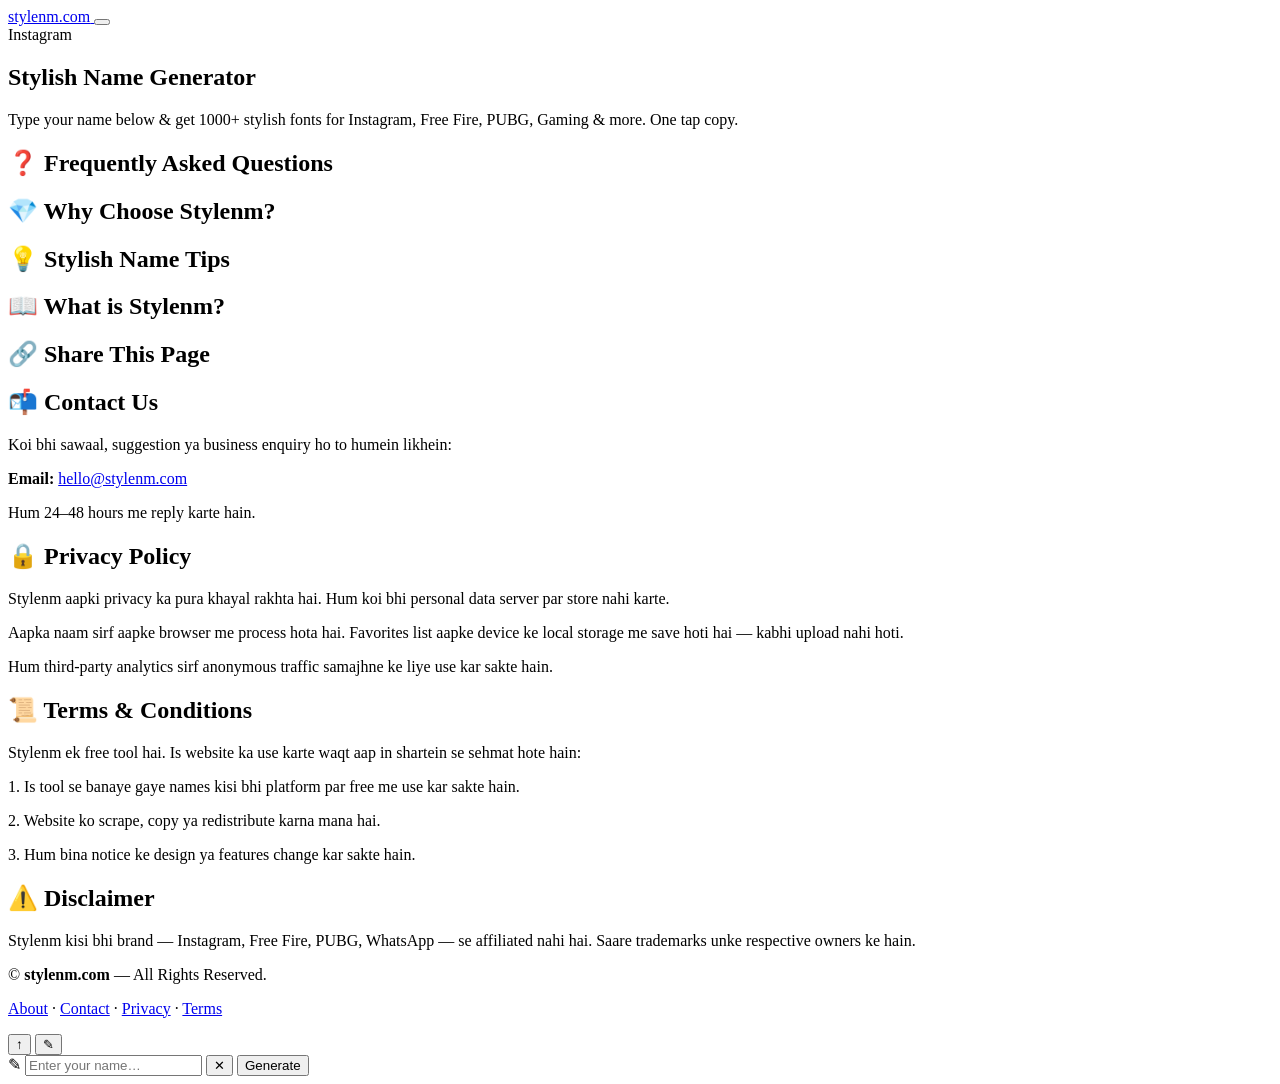
==== index.html @ c2ab26fb "Update index.html" ====
<!DOCTYPE html>
<html lang="en">
<head>
<meta charset="UTF-8">
<meta name="viewport" content="width=device-width, initial-scale=1, viewport-fit=cover">
<title>Stylenm.com —😍 𖣿⊹Ⓖⓔⓝⓔⓡⓐⓣⓔ ꜱᴛʏʟɪꜱʜ Ⓝⓘⓒⓚⓝⓐⓜⓔⓢ࿐</title>
<meta name="description" content="Free stylish name generator. Create cool, cute, pro & fancy stylish names for Instagram, Free Fire, PUBG, gaming and social media. 500+ fonts, one tap copy.">
<meta name="keywords" content="stylish name, stylish name generator, free fire stylish name, instagram stylish name, cool name font, fancy name, gaming name">
<meta name="theme-color" content="#eaf6ff">
<meta name="robots" content="index, follow">
<link rel="canonical" href="https://stylenm.com/">

<meta property="og:type" content="website">
<meta property="og:title" content="Stylenm.com — Stylish Name Generator">
<meta property="og:description" content="Create Unlimited stylish names for Instagram, Free Fire & gaming. One tap copy.">
<meta property="og:url" content="https://stylenm.com/">
<meta name="twitter:card" content="summary_large_image">

<link rel="stylesheet" href="style.css">
</head>
<body>

<!-- ============ NAVBAR ============ -->
<header class="nav" id="nav">
  <div class="nav-inner">
    <a class="brand" href="#top">
      <span class="brand-dot"></span><span id="brandName">stylenm.com</span>
    </a>
    <button class="menu-btn" id="menuBtn" aria-label="Open menu" aria-expanded="false">
      <span></span><span></span><span></span>
    </button>
  </div>
  <nav class="drawer" id="drawer" hidden>
    <a href="#about">About Us</a>
    <a href="#contact">Contact</a>
    <a href="#privacy">Privacy Policy</a>
    <a href="#terms">Terms &amp; Conditions</a>
    <a href="#faq">FAQ</a>
  </nav>
</header>

<!-- ============ CATEGORY BAR ============ -->
<div class="catbar" id="catbar">
  <div class="cat-current">
    <span class="pulse"></span><span id="catCurrent">Instagram</span>
  </div>
  <div class="cat-scroll" id="catScroll"></div>
</div>

<main id="main">

  <!-- ============ HERO ============ -->
  <section class="hero" id="top">
    <h1>Stylish Name <span>Generator</span></h1>
    <p>Type your name below &amp; get 1000+ stylish fonts for Instagram, Free Fire, PUBG, Gaming &amp; more. One tap copy.</p>
  </section>

  <!-- ============ FAVORITES ============ -->
  <section class="fav-wrap" id="favWrap" hidden>
    <h2 class="sec-title">⭐ Your Favorites</h2>
    <div class="style-grid" id="favList"></div>
  </section>

  <!-- ============ CATEGORY SECTIONS (lazy) ============ -->
  <div id="sections"></div>

  <!-- ============ FAQ ============ -->
  <section class="page-block" id="faq">
    <h2 class="sec-title">❓ Frequently Asked Questions</h2>
    <div id="faqList" class="faq-list"></div>
  </section>

  <!-- ============ WHY CHOOSE ============ -->
  <section class="page-block" id="why">
    <h2 class="sec-title">💎 Why Choose Stylenm?</h2>
    <div id="whyList" class="why-grid"></div>
  </section>

  <!-- ============ TIPS ============ -->
  <section class="page-block" id="tips">
    <h2 class="sec-title">💡 Stylish Name Tips</h2>
    <ul id="tipList" class="tip-list"></ul>
  </section>

  <!-- ============ ABOUT ============ -->
  <section class="page-block" id="about">
    <h2 class="sec-title">📖 What is Stylenm?</h2>
    <div class="prose" id="aboutText"></div>
  </section>

  <!-- ============ SHARE ============ -->
  <section class="page-block" id="share">
    <h2 class="sec-title">🔗 Share This Page</h2>
    <div class="share-row" id="shareRow"></div>
  </section>

  <!-- ============ CONTACT ============ -->
  <section class="page-block" id="contact">
    <h2 class="sec-title">📬 Contact Us</h2>
    <div class="prose">
      <p>Koi bhi sawaal, suggestion ya business enquiry ho to humein likhein:</p>
      <p><strong>Email:</strong> <a href="mailto:hello@stylenm.com">hello@stylenm.com</a></p>
      <p>Hum 24–48 hours me reply karte hain.</p>
    </div>
  </section>

  <!-- ============ PRIVACY ============ -->
  <section class="page-block" id="privacy">
    <h2 class="sec-title">🔒 Privacy Policy</h2>
    <div class="prose">
      <p>Stylenm aapki privacy ka pura khayal rakhta hai. Hum koi bhi personal data server par store nahi karte.</p>
      <p>Aapka naam sirf aapke browser me process hota hai. Favorites list aapke device ke local storage me save hoti hai — kabhi upload nahi hoti.</p>
      <p>Hum third-party analytics sirf anonymous traffic samajhne ke liye use kar sakte hain.</p>
    </div>
  </section>

  <!-- ============ TERMS ============ -->
  <section class="page-block" id="terms">
    <h2 class="sec-title">📜 Terms &amp; Conditions</h2>
    <div class="prose">
      <p>Stylenm ek free tool hai. Is website ka use karte waqt aap in shartein se sehmat hote hain:</p>
      <p>1. Is tool se banaye gaye names kisi bhi platform par free me use kar sakte hain.</p>
      <p>2. Website ko scrape, copy ya redistribute karna mana hai.</p>
      <p>3. Hum bina notice ke design ya features change kar sakte hain.</p>
    </div>
  </section>

  <!-- ============ DISCLAIMER ============ -->
  <section class="page-block" id="disclaimer">
    <h2 class="sec-title">⚠️ Disclaimer</h2>
    <div class="prose">
      <p>Stylenm kisi bhi brand — Instagram, Free Fire, PUBG, WhatsApp — se affiliated nahi hai. Saare trademarks unke respective owners ke hain.</p>
    </div>
  </section>

</main>

<footer class="footer">
  <p>© <span id="year"></span> <strong>stylenm.com</strong> — All Rights Reserved.</p>
  <p class="foot-links">
    <a href="#about">About</a> · <a href="#contact">Contact</a> ·
    <a href="#privacy">Privacy</a> · <a href="#terms">Terms</a>
  </p>
</footer>

<!-- ============ FLOATING BUTTONS ============ -->
<button class="fab fab-top" id="topBtn" aria-label="Scroll to top">↑</button>
<button class="fab fab-add" id="addBtn" aria-label="Add your name">✎</button>

<!-- ============ STICKY BOTTOM BAR ============ -->
<div class="bottom-bar" id="bottomBar">
  <div class="bb-inner">
    <label class="bb-input">
      <span class="bb-icon" aria-hidden="true">✎</span>
      <input type="text" id="nameInput" placeholder="Enter your name…" maxlength="22"
             autocomplete="off" autocapitalize="words" spellcheck="false" aria-label="Your name">
      <button type="button" class="bb-clear" id="clearBtn" aria-label="Clear">✕</button>
    </label>
    <button type="button" class="bb-btn" id="genBtn">Generate</button>
  </div>
</div>

<script src="data.js" defer></script>
<script src="script.js" defer></script>
</body>
</html>
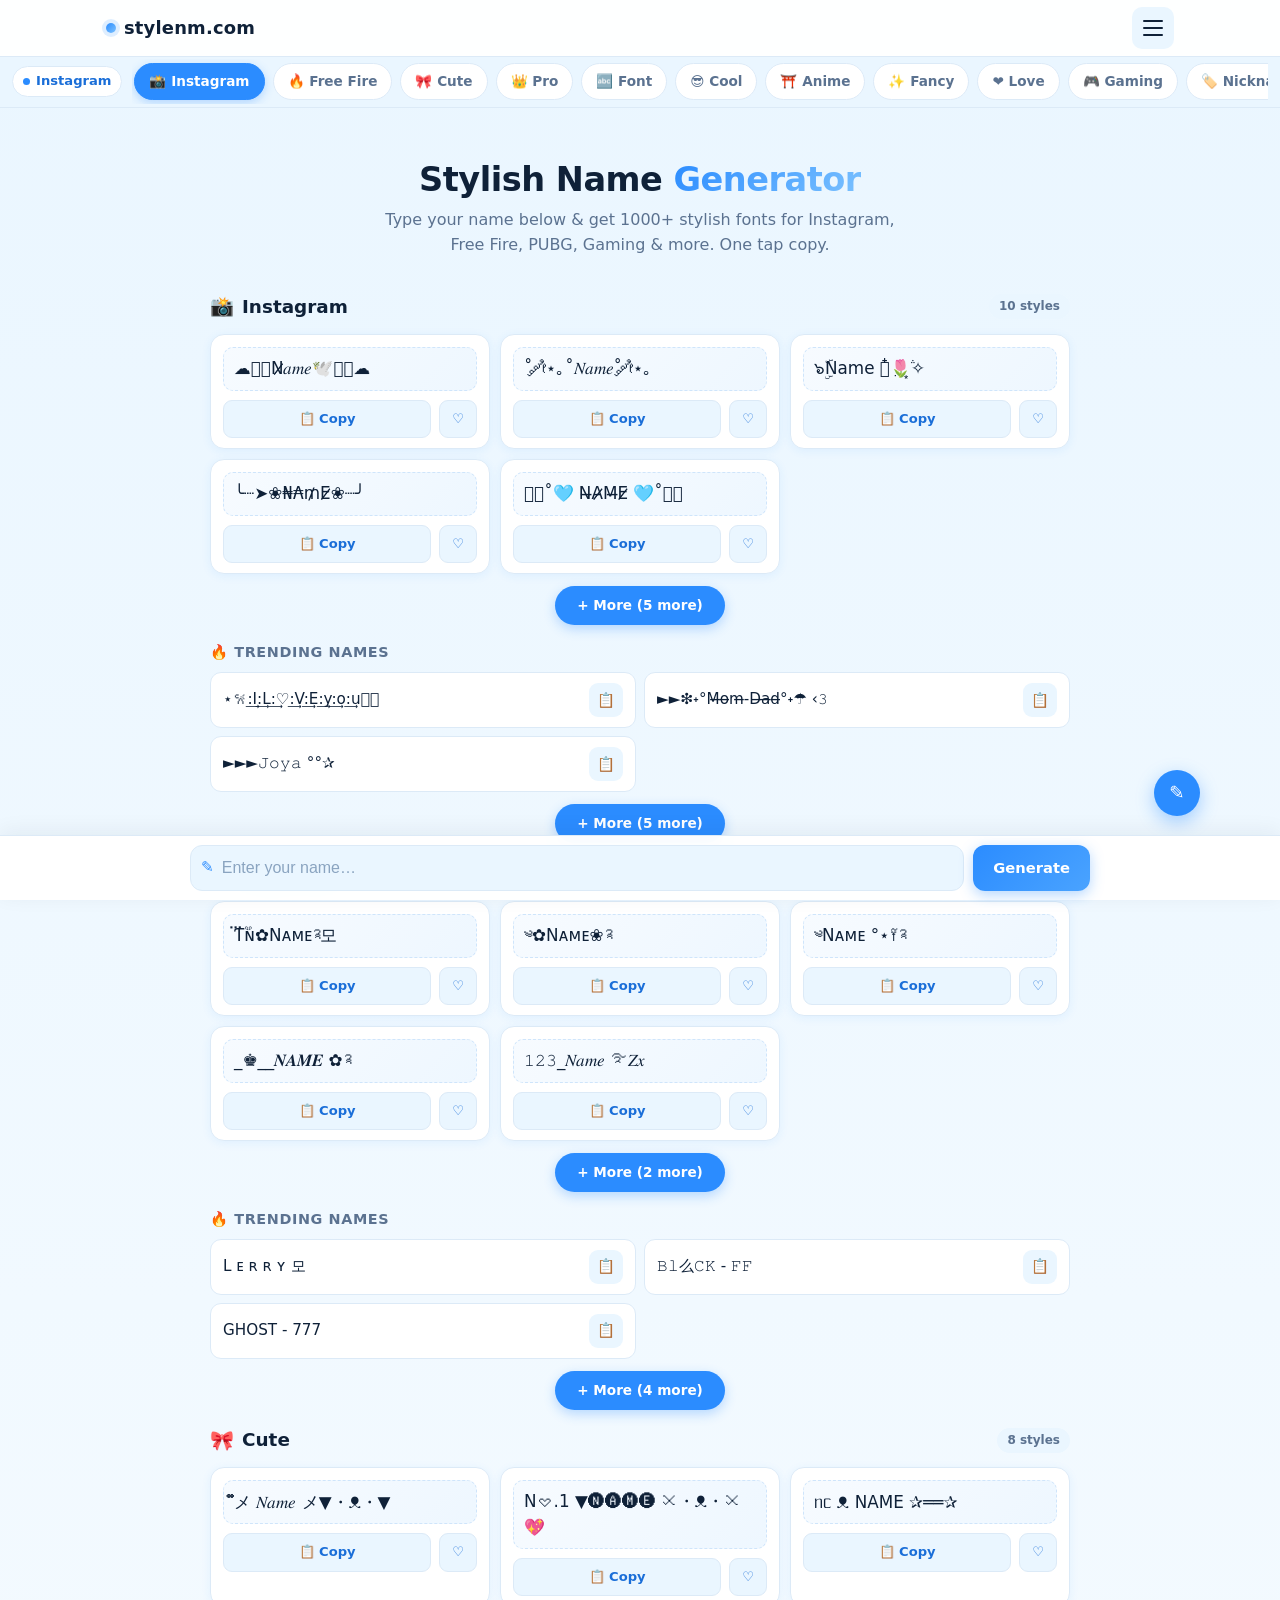
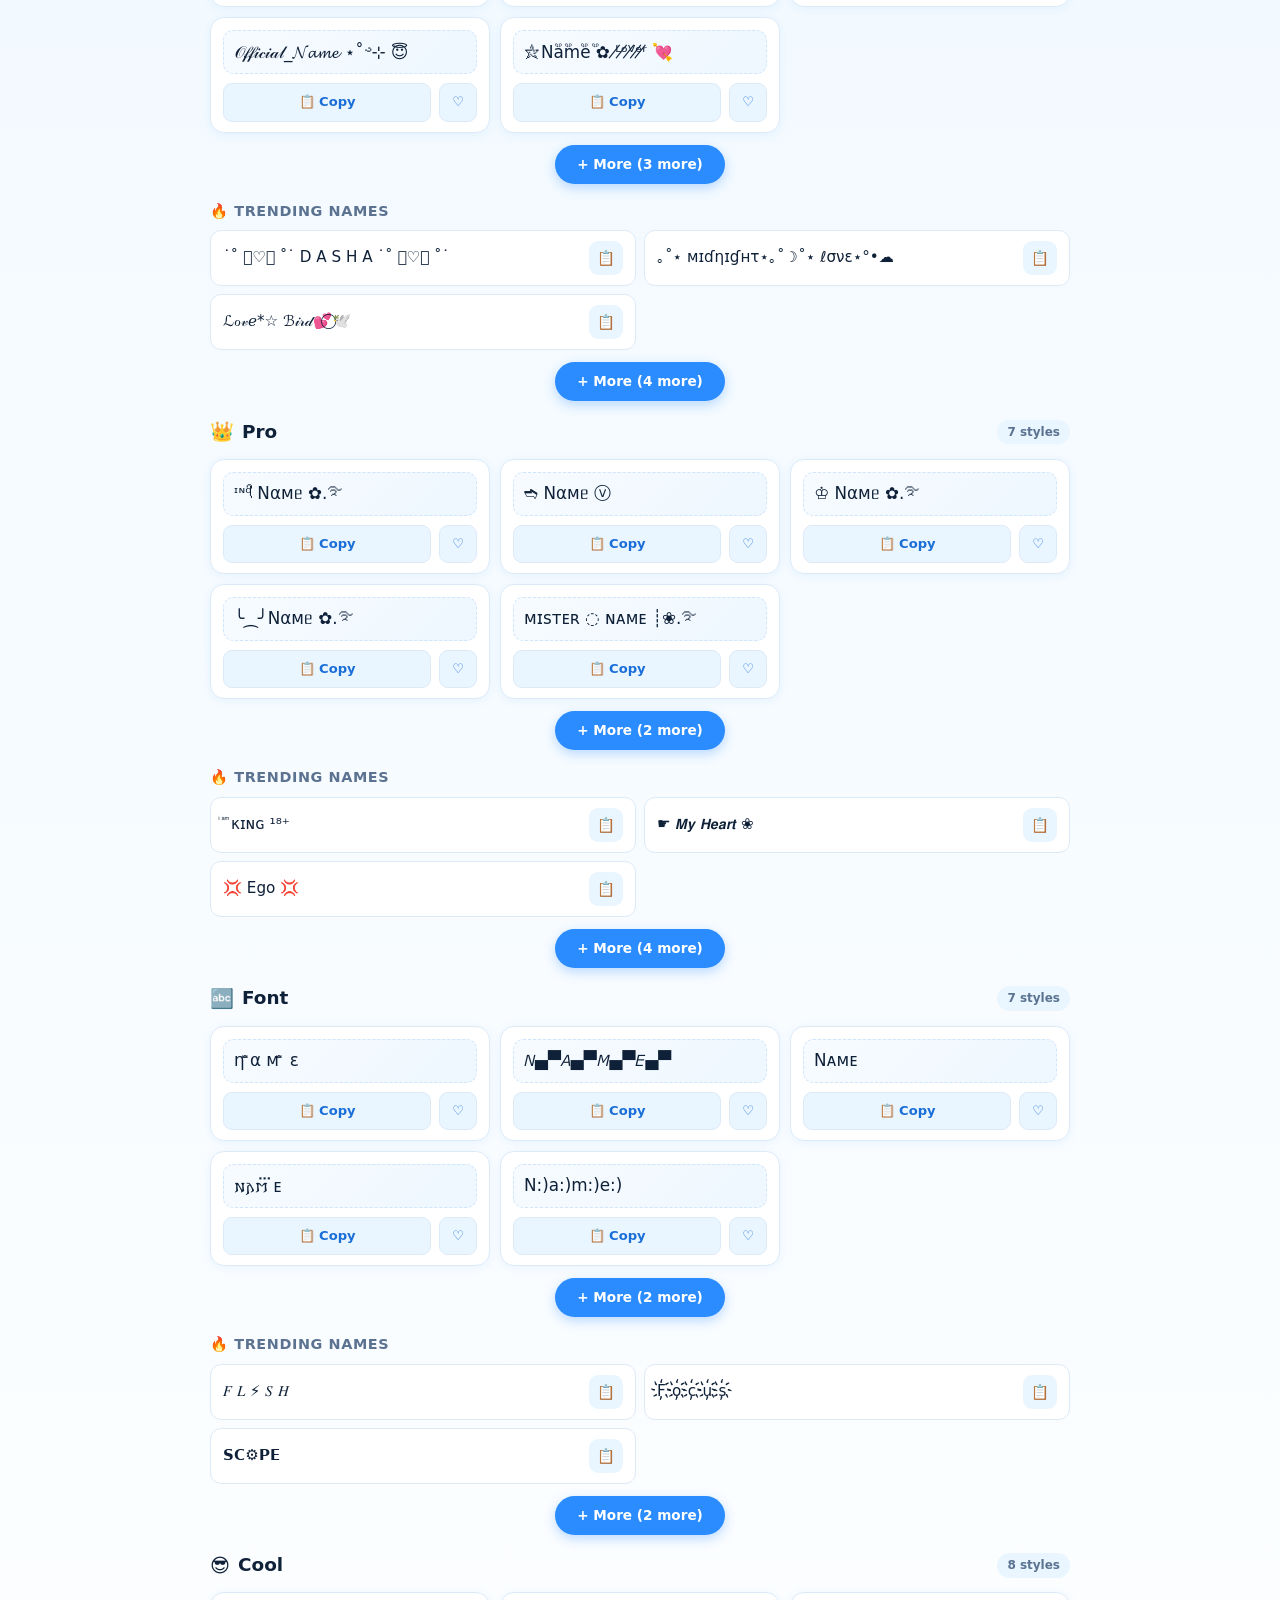
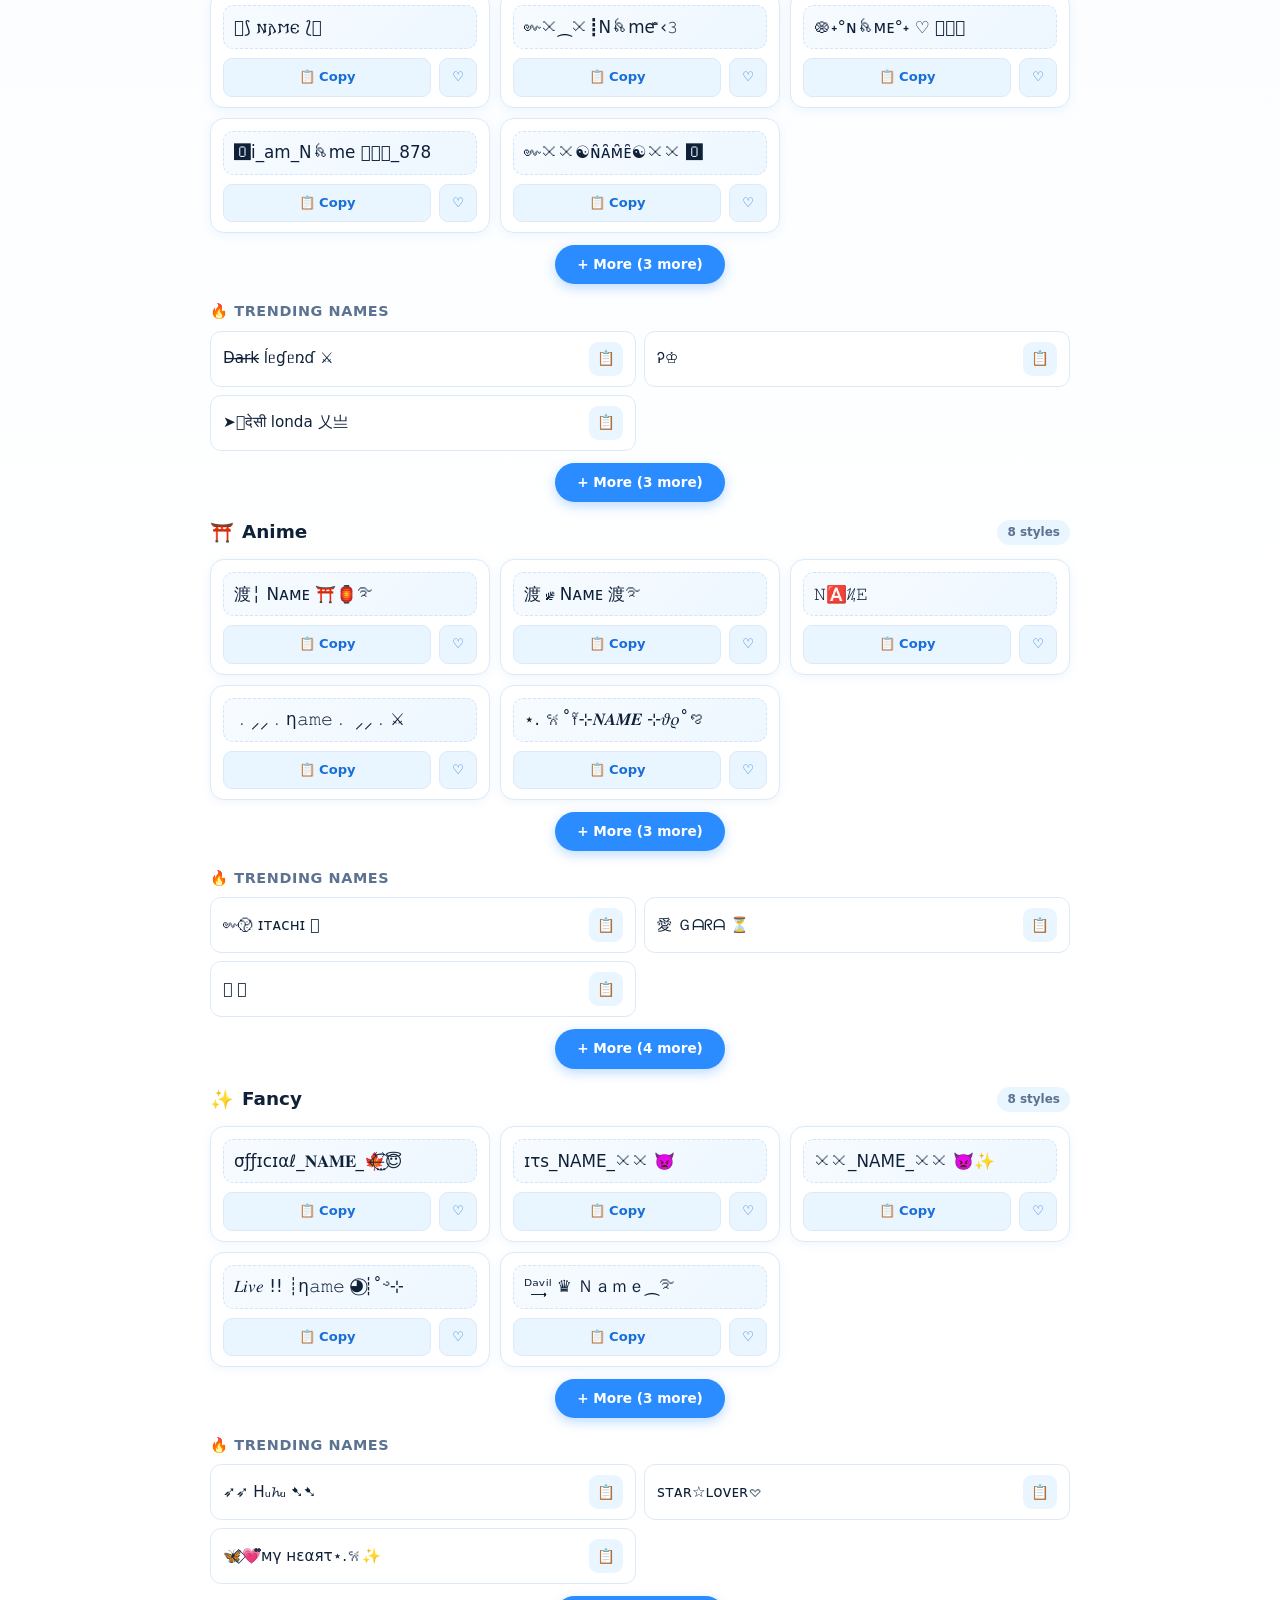
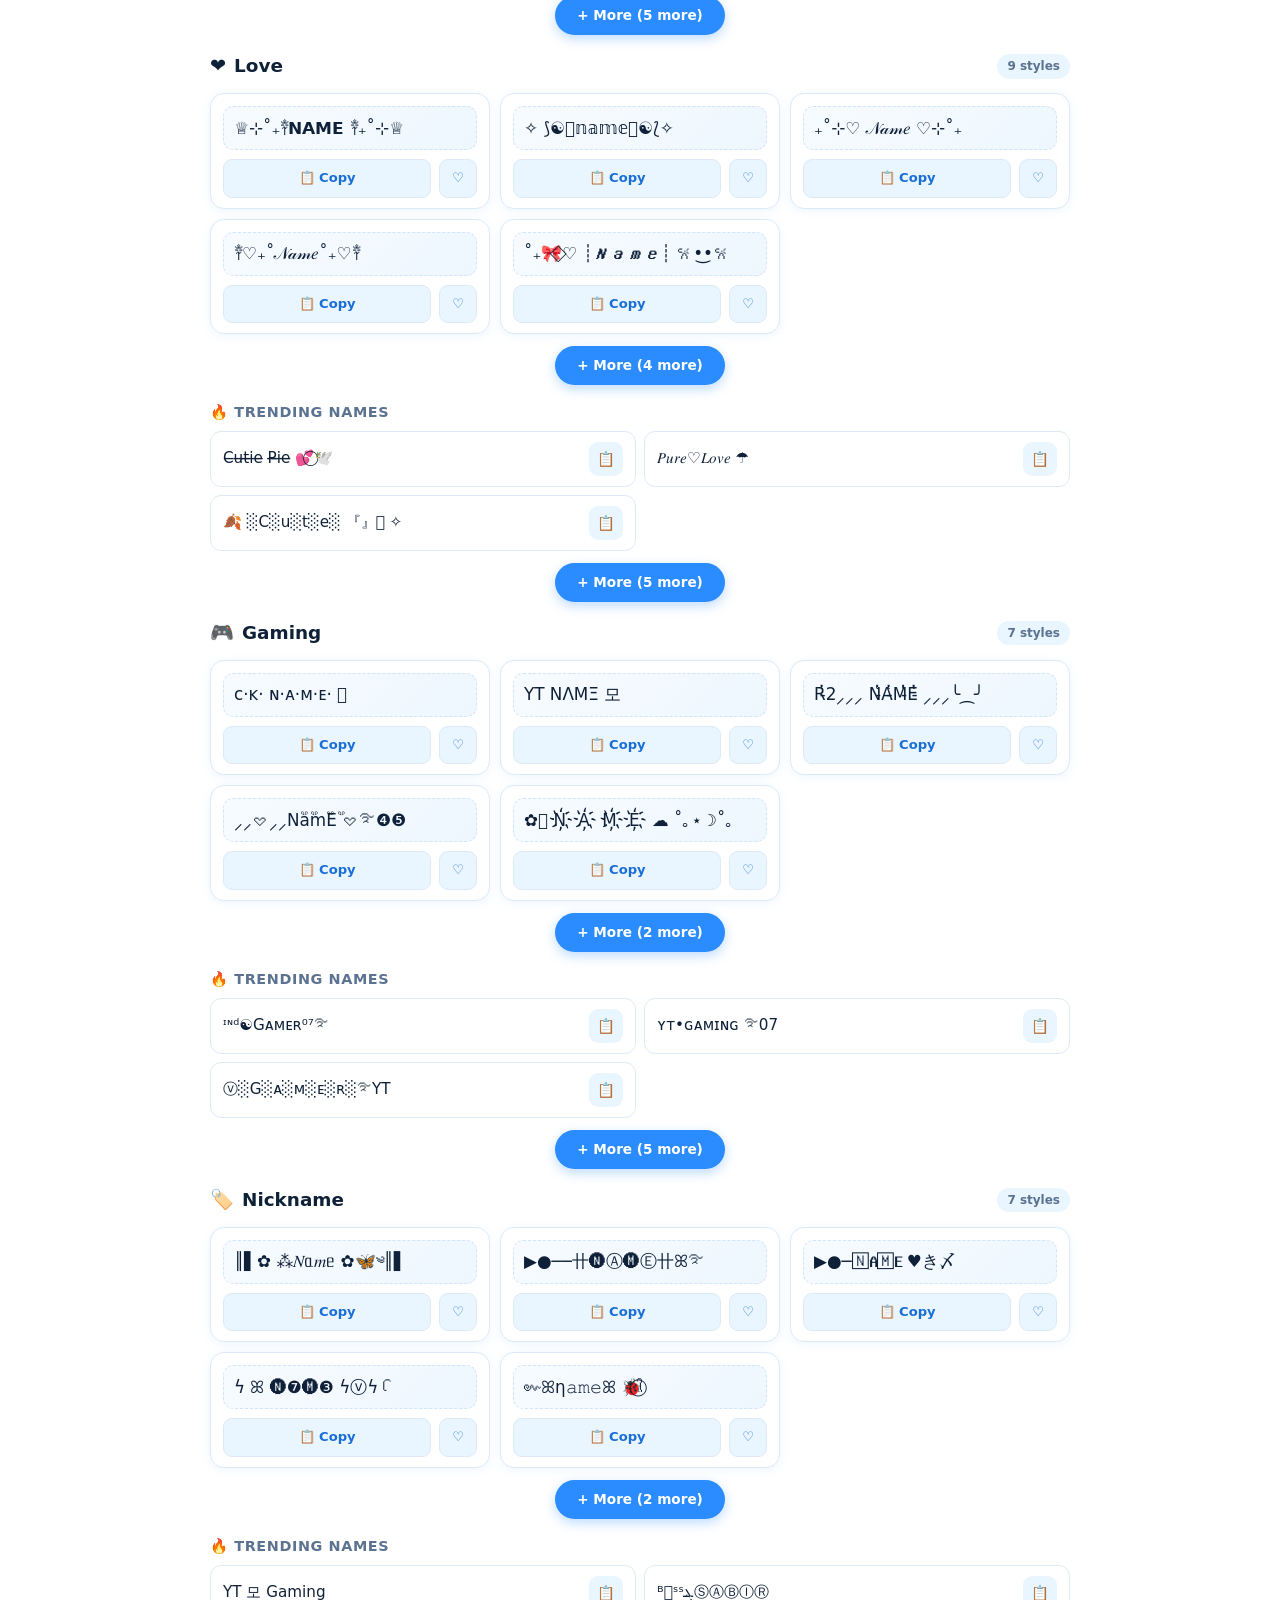
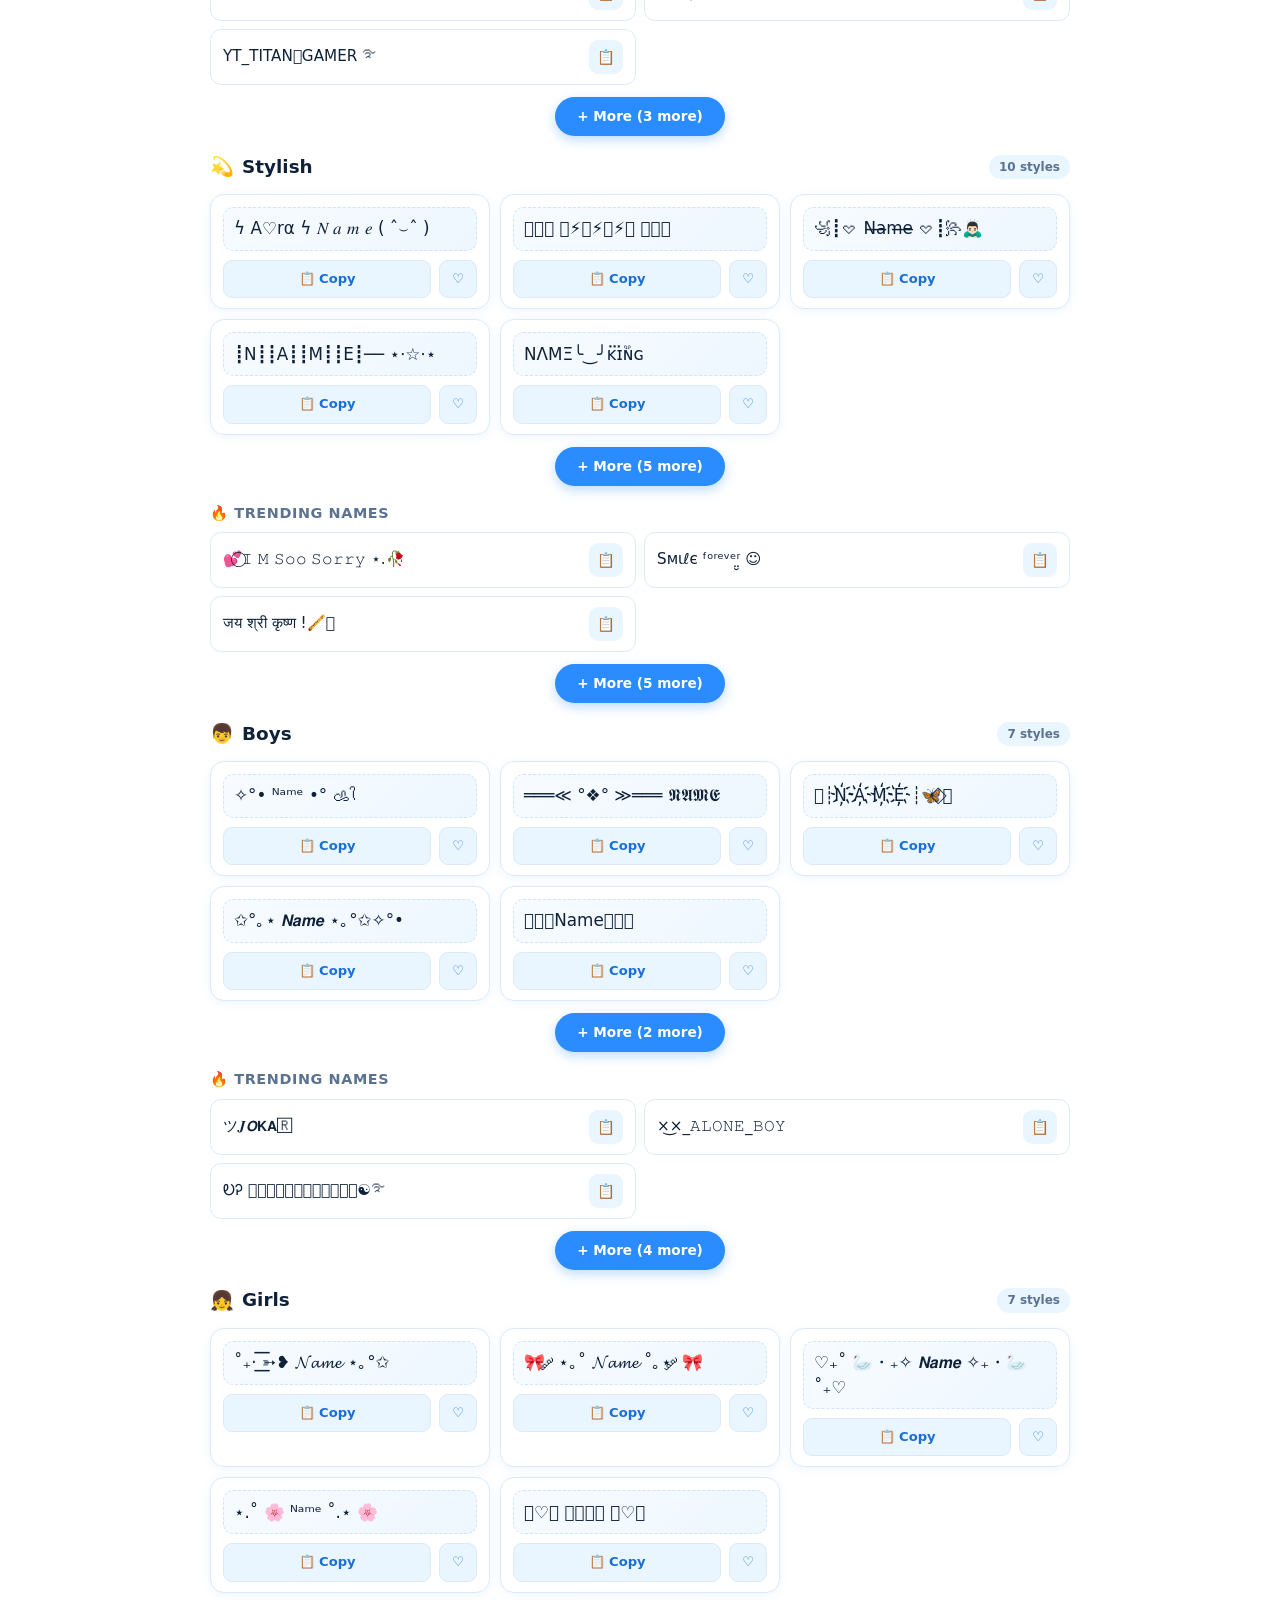
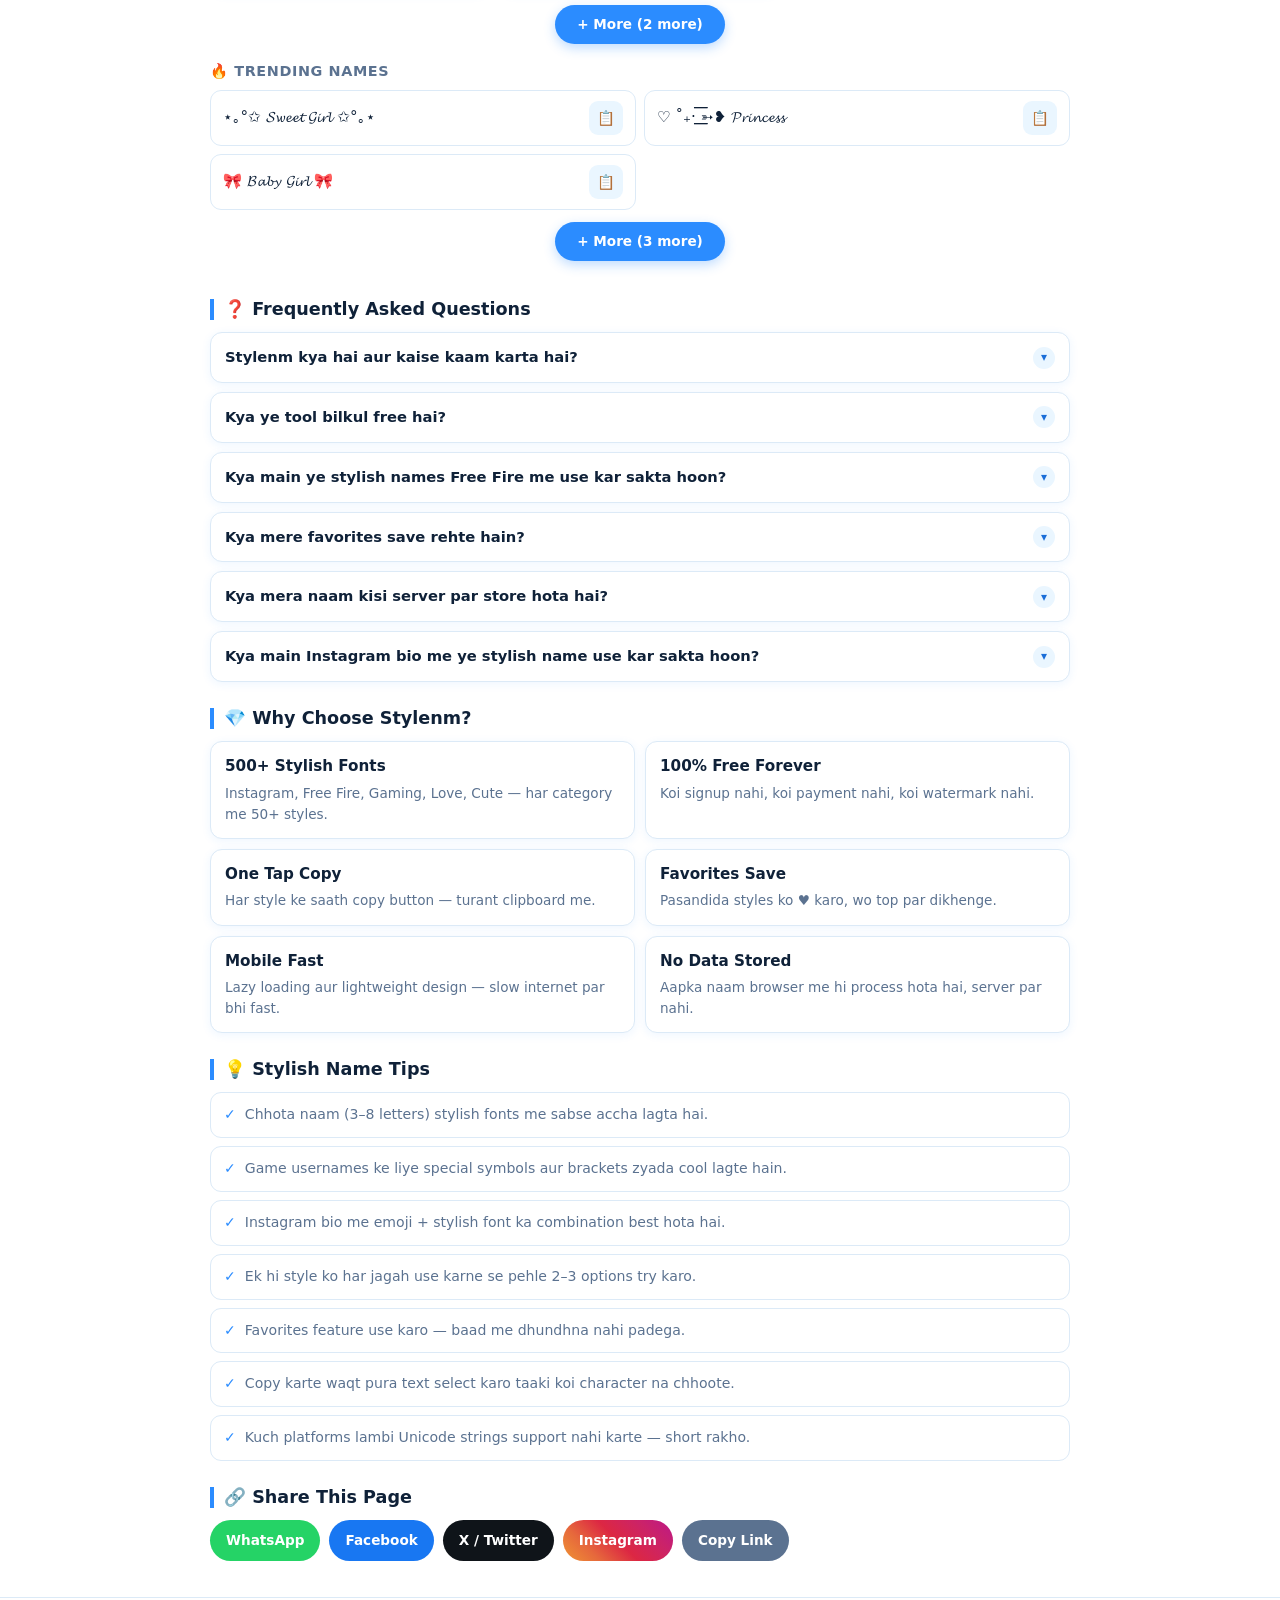
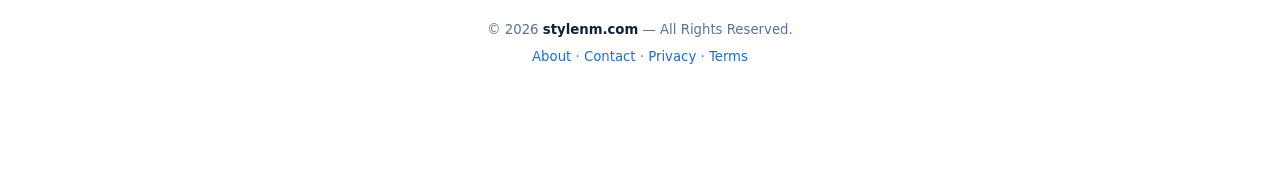
==== commit 97deee8d: "Update index.html" ====
--- a/index.html
+++ b/index.html
@@ -31,12 +31,12 @@
     </button>
   </div>
   <nav class="drawer" id="drawer" hidden>
-    <a href="#about">About Us</a>
-    <a href="#contact">Contact</a>
-    <a href="#privacy">Privacy Policy</a>
-    <a href="#terms">Terms &amp; Conditions</a>
-    <a href="#faq">FAQ</a>
-  </nav>
+  <a href="about.html">About Us</a>
+  <a href="contact.html">Contact</a>
+  <a href="privacy.html">Privacy Policy</a>
+  <a href="terms.html">Terms &amp; Conditions</a>
+  <a href="#faq">FAQ</a>
+</nav>
 </header>
 
 <!-- ============ CATEGORY BAR ============ -->
@@ -82,11 +82,6 @@
     <ul id="tipList" class="tip-list"></ul>
   </section>
 
-  <!-- ============ ABOUT ============ -->
-  <section class="page-block" id="about">
-    <h2 class="sec-title">📖 What is Stylenm?</h2>
-    <div class="prose" id="aboutText"></div>
-  </section>
 
   <!-- ============ SHARE ============ -->
   <section class="page-block" id="share">
@@ -94,53 +89,15 @@
     <div class="share-row" id="shareRow"></div>
   </section>
 
-  <!-- ============ CONTACT ============ -->
-  <section class="page-block" id="contact">
-    <h2 class="sec-title">📬 Contact Us</h2>
-    <div class="prose">
-      <p>Koi bhi sawaal, suggestion ya business enquiry ho to humein likhein:</p>
-      <p><strong>Email:</strong> <a href="mailto:hello@stylenm.com">hello@stylenm.com</a></p>
-      <p>Hum 24–48 hours me reply karte hain.</p>
-    </div>
-  </section>
-
-  <!-- ============ PRIVACY ============ -->
-  <section class="page-block" id="privacy">
-    <h2 class="sec-title">🔒 Privacy Policy</h2>
-    <div class="prose">
-      <p>Stylenm aapki privacy ka pura khayal rakhta hai. Hum koi bhi personal data server par store nahi karte.</p>
-      <p>Aapka naam sirf aapke browser me process hota hai. Favorites list aapke device ke local storage me save hoti hai — kabhi upload nahi hoti.</p>
-      <p>Hum third-party analytics sirf anonymous traffic samajhne ke liye use kar sakte hain.</p>
-    </div>
-  </section>
-
-  <!-- ============ TERMS ============ -->
-  <section class="page-block" id="terms">
-    <h2 class="sec-title">📜 Terms &amp; Conditions</h2>
-    <div class="prose">
-      <p>Stylenm ek free tool hai. Is website ka use karte waqt aap in shartein se sehmat hote hain:</p>
-      <p>1. Is tool se banaye gaye names kisi bhi platform par free me use kar sakte hain.</p>
-      <p>2. Website ko scrape, copy ya redistribute karna mana hai.</p>
-      <p>3. Hum bina notice ke design ya features change kar sakte hain.</p>
-    </div>
-  </section>
-
-  <!-- ============ DISCLAIMER ============ -->
-  <section class="page-block" id="disclaimer">
-    <h2 class="sec-title">⚠️ Disclaimer</h2>
-    <div class="prose">
-      <p>Stylenm kisi bhi brand — Instagram, Free Fire, PUBG, WhatsApp — se affiliated nahi hai. Saare trademarks unke respective owners ke hain.</p>
-    </div>
-  </section>
 
 </main>
 
 <footer class="footer">
   <p>© <span id="year"></span> <strong>stylenm.com</strong> — All Rights Reserved.</p>
   <p class="foot-links">
-    <a href="#about">About</a> · <a href="#contact">Contact</a> ·
-    <a href="#privacy">Privacy</a> · <a href="#terms">Terms</a>
-  </p>
+  <a href="about.html">About</a> · <a href="contact.html">Contact</a> ·
+  <a href="privacy.html">Privacy</a> · <a href="terms.html">Terms</a>
+</p>
 </footer>
 
 <!-- ============ FLOATING BUTTONS ============ -->
--- a/style.css
+++ b/style.css
@@ -0,0 +1,555 @@
+/* ========== RESET & THEME ========== */
+*,*::before,*::after{box-sizing:border-box;margin:0;padding:0}
+:root{
+  --sky:#eaf6ff;
+  --sky-2:#d6ecff;
+  --blue:#2b8cff;
+  --blue-dark:#1a6ed8;
+  --ink:#0f2138;
+  --muted:#5b7290;
+  --card:#ffffff;
+  --line:#dceaf7;
+  --shadow:0 2px 10px rgba(43,140,255,.08);
+  --radius:14px;
+  --nav-h:56px;
+  --cat-h:52px;
+  --bottom-h:64px;
+}
+html{scroll-behavior:smooth;-webkit-text-size-adjust:100%}
+body{
+  font-family:'Segoe UI',system-ui,-apple-system,'Helvetica Neue',Arial,sans-serif;
+  background:linear-gradient(180deg,var(--sky) 0%,#ffffff 40%);
+  color:var(--ink);
+  line-height:1.55;
+  padding-top:calc(var(--nav-h) + var(--cat-h));
+  padding-bottom:calc(var(--bottom-h) + 16px);
+  min-height:100vh;
+  overflow-x:hidden;
+}
+img{max-width:100%;display:block}
+a{color:var(--blue-dark);text-decoration:none}
+a:hover{text-decoration:underline}
+button{font:inherit;cursor:pointer;border:none;background:none;color:inherit}
+
+/* ========== NAVBAR ========== */
+.nav{
+  position:fixed;top:0;left:0;right:0;z-index:50;
+  background:rgba(255,255,255,.92);
+  backdrop-filter:blur(10px);
+  -webkit-backdrop-filter:blur(10px);
+  border-bottom:1px solid var(--line);
+}
+.nav-inner{
+  height:var(--nav-h);
+  max-width:1100px;margin:0 auto;padding:0 16px;
+  display:flex;align-items:center;justify-content:space-between;
+}
+.brand{
+  display:flex;align-items:center;gap:8px;
+  font-weight:800;font-size:1.12rem;letter-spacing:.2px;
+  color:var(--ink);
+}
+.brand:hover{text-decoration:none}
+.brand-dot{
+  width:10px;height:10px;border-radius:50%;
+  background:linear-gradient(135deg,var(--blue),#7cc2ff);
+  box-shadow:0 0 0 4px rgba(43,140,255,.15);
+}
+.menu-btn{
+  width:42px;height:42px;border-radius:10px;
+  display:flex;flex-direction:column;justify-content:center;align-items:center;gap:5px;
+  background:var(--sky);
+}
+.menu-btn span{
+  display:block;width:20px;height:2px;border-radius:2px;
+  background:var(--ink);transition:.25s;
+}
+.menu-btn[aria-expanded="true"] span:nth-child(1){transform:translateY(7px) rotate(45deg)}
+.menu-btn[aria-expanded="true"] span:nth-child(2){opacity:0}
+.menu-btn[aria-expanded="true"] span:nth-child(3){transform:translateY(-7px) rotate(-45deg)}
+
+.drawer{
+  position:absolute;top:var(--nav-h);right:12px;
+  background:#fff;border:1px solid var(--line);border-radius:12px;
+  box-shadow:0 8px 24px rgba(15,33,56,.12);
+  padding:8px;min-width:190px;
+  display:flex;flex-direction:column;
+  animation:fadeDown .18s ease;
+}
+.drawer[hidden]{display:none}
+.drawer a{
+  padding:10px 12px;border-radius:8px;color:var(--ink);
+  font-size:.95rem;font-weight:500;
+}
+.drawer a:hover{background:var(--sky);text-decoration:none}
+@keyframes fadeDown{from{opacity:0;transform:translateY(-6px)}to{opacity:1;transform:none}}
+
+/* ========== CATEGORY BAR ========== */
+.catbar{
+  position:fixed;top:var(--nav-h);left:0;right:0;z-index:45;
+  background:rgba(234,246,255,.95);
+  backdrop-filter:blur(8px);
+  -webkit-backdrop-filter:blur(8px);
+  border-bottom:1px solid var(--line);
+  height:var(--cat-h);
+  display:flex;align-items:center;gap:10px;
+  padding:0 12px;
+}
+.cat-current{
+  display:flex;align-items:center;gap:6px;
+  font-size:.82rem;font-weight:700;color:var(--blue-dark);
+  white-space:nowrap;flex-shrink:0;
+  background:#fff;border:1px solid var(--line);
+  padding:4px 10px;border-radius:999px;
+}
+.pulse{
+  width:7px;height:7px;border-radius:50%;background:var(--blue);
+  animation:pulse 1.6s ease-in-out infinite;
+}
+@keyframes pulse{0%,100%{opacity:1;transform:scale(1)}50%{opacity:.4;transform:scale(.7)}}
+.cat-scroll{
+  display:flex;gap:8px;overflow-x:auto;scroll-behavior:smooth;
+  -webkit-overflow-scrolling:touch;
+  scrollbar-width:none;
+  padding:4px 2px;
+  flex:1;
+}
+.cat-scroll::-webkit-scrollbar{display:none}
+.cat-chip{
+  flex-shrink:0;
+  padding:7px 14px;border-radius:999px;
+  background:#fff;border:1px solid var(--line);
+  font-size:.85rem;font-weight:600;color:var(--muted);
+  white-space:nowrap;transition:.2s;
+}
+.cat-chip:hover{color:var(--blue-dark);border-color:var(--blue)}
+.cat-chip.active{
+  background:var(--blue);color:#fff;border-color:var(--blue);
+  box-shadow:0 3px 10px rgba(43,140,255,.3);
+}
+
+/* ========== MAIN ========== */
+main{max-width:900px;margin:0 auto;padding:16px 14px 0}
+
+.hero{
+  text-align:center;padding:18px 8px 22px;
+}
+.hero h1{
+  font-size:clamp(1.5rem,5vw,2.1rem);
+  font-weight:800;letter-spacing:-.5px;line-height:1.2;
+  color:var(--ink);
+}
+.hero h1 span{
+  background:linear-gradient(135deg,var(--blue),#7cc2ff);
+  -webkit-background-clip:text;background-clip:text;color:transparent;
+}
+.hero p{
+  margin-top:8px;font-size:.92rem;color:var(--muted);
+  max-width:520px;margin-left:auto;margin-right:auto;
+}
+
+/* ========== SECTION TITLES ========== */
+.sec-title{
+  font-size:1.1rem;font-weight:800;color:var(--ink);
+  margin:22px 0 12px;padding-left:10px;
+  border-left:4px solid var(--blue);line-height:1.2;
+}
+
+/* ========== CATEGORY SECTION ========== */
+.cat-section{padding:4px 0 12px;scroll-margin-top:calc(var(--nav-h) + var(--cat-h) + 8px)}
+.cat-head{
+  display:flex;align-items:center;justify-content:space-between;
+  gap:10px;margin-bottom:12px;
+}
+.cat-head h2{
+  font-size:1.15rem;font-weight:800;color:var(--ink);
+  display:flex;align-items:center;gap:8px;
+}
+.cat-head h2 .emoji{font-size:1.2rem}
+.cat-count{
+  font-size:.75rem;font-weight:600;color:var(--muted);
+  background:var(--sky);padding:3px 10px;border-radius:999px;
+}
+
+/* ========== STYLE GRID ========== */
+.style-grid{
+  display:grid;grid-template-columns:1fr;gap:10px;
+}
+.style-card{
+  background:var(--card);
+  border:1px solid var(--line);
+  border-radius:var(--radius);
+  padding:12px 12px 10px;
+  box-shadow:var(--shadow);
+  transition:.18s;
+  animation:fadeUp .3s ease both;
+}
+.style-card:hover{border-color:#b9dcff;transform:translateY(-1px)}
+@keyframes fadeUp{from{opacity:0;transform:translateY(8px)}to{opacity:1;transform:none}}
+
+.style-text{
+  font-size:1.05rem;line-height:1.5;
+  word-break:break-word;overflow-wrap:anywhere;
+  color:var(--ink);
+  padding:8px 10px;border-radius:10px;
+  background:linear-gradient(135deg,#f7fbff,#eef7ff);
+  border:1px dashed #cfe5fb;
+  min-height:44px;
+  display:flex;align-items:center;
+  user-select:all;
+  -webkit-user-select:all;
+}
+.style-actions{
+  display:flex;gap:8px;margin-top:9px;
+}
+.act-btn{
+  flex:1;
+  display:inline-flex;align-items:center;justify-content:center;gap:5px;
+  padding:8px 10px;border-radius:9px;
+  font-size:.82rem;font-weight:700;
+  background:var(--sky);color:var(--blue-dark);
+  border:1px solid var(--line);
+  transition:.15s;
+}
+.act-btn:hover{background:var(--sky-2)}
+.act-btn.copied{background:#d9f7e3;color:#0f8a3c;border-color:#b7ebc8}
+.act-btn.fav{flex:0 0 auto;padding:8px 12px}
+.act-btn.fav.on{background:#ffe6ee;color:#e0336e;border-color:#ffc8d8}
+
+/* ========== MORE BUTTON ========== */
+.more-wrap{text-align:center;margin-top:12px}
+.more-btn{
+  display:inline-flex;align-items:center;gap:6px;
+  padding:9px 22px;border-radius:999px;
+  background:var(--blue);color:#fff;
+  font-size:.85rem;font-weight:700;
+  box-shadow:0 4px 12px rgba(43,140,255,.3);
+  transition:.18s;
+}
+.more-btn:hover{background:var(--blue-dark);transform:translateY(-1px)}
+.more-btn.less{background:#fff;color:var(--blue-dark);border:1px solid var(--blue);box-shadow:none}
+
+/* ========== TRENDING ========== */
+.trend-wrap{margin-top:16px}
+.trend-title{
+  font-size:.9rem;font-weight:800;color:var(--muted);
+  text-transform:uppercase;letter-spacing:.6px;
+  margin-bottom:8px;display:flex;align-items:center;gap:6px;
+}
+.trend-grid{display:grid;grid-template-columns:1fr;gap:8px}
+.trend-item{
+  background:#fff;border:1px solid var(--line);border-radius:11px;
+  padding:10px 12px;font-size:.95rem;
+  display:flex;align-items:center;justify-content:space-between;gap:8px;
+  word-break:break-word;overflow-wrap:anywhere;
+  animation:fadeUp .3s ease both;
+}
+.trend-item .t-txt{flex:1;user-select:all;-webkit-user-select:all}
+.trend-item .t-copy{
+  flex-shrink:0;width:34px;height:34px;border-radius:9px;
+  background:var(--sky);color:var(--blue-dark);
+  display:inline-flex;align-items:center;justify-content:center;
+  font-size:.9rem;transition:.15s;
+}
+.trend-item .t-copy:hover{background:var(--sky-2)}
+.trend-item .t-copy.copied{background:#d9f7e3;color:#0f8a3c}
+
+/* ========== FAVORITES ========== */
+.fav-wrap{margin-top:8px}
+.fav-wrap[hidden]{display:none}
+
+/* ========== PAGE BLOCKS ========== */
+.page-block{
+  margin-top:26px;
+  scroll-margin-top:calc(var(--nav-h) + var(--cat-h) + 8px);
+}
+.prose{font-size:.93rem;color:var(--muted);line-height:1.7}
+.prose p{margin-bottom:10px}
+.prose strong{color:var(--ink)}
+
+/* ========== FAQ ========== */
+.faq-list{display:flex;flex-direction:column;gap:9px}
+.faq-item{
+  background:#fff;border:1px solid var(--line);border-radius:12px;
+  overflow:hidden;box-shadow:var(--shadow);
+}
+.faq-q{
+  width:100%;text-align:left;
+  padding:13px 14px;font-size:.92rem;font-weight:700;color:var(--ink);
+  display:flex;align-items:center;justify-content:space-between;gap:10px;
+}
+.faq-q .arrow{
+  flex-shrink:0;width:22px;height:22px;border-radius:50%;
+  background:var(--sky);color:var(--blue-dark);
+  display:inline-flex;align-items:center;justify-content:center;
+  font-size:.75rem;transition:.25s;
+}
+.faq-item.open .faq-q .arrow{transform:rotate(180deg)}
+.faq-a{
+  max-height:0;overflow:hidden;
+  transition:max-height .28s ease,padding .28s ease;
+  font-size:.88rem;color:var(--muted);
+  padding:0 14px;
+}
+.faq-item.open .faq-a{max-height:320px;padding:0 14px 13px}
+
+/* ========== WHY GRID ========== */
+.why-grid{display:grid;grid-template-columns:1fr;gap:10px}
+.why-card{
+  background:#fff;border:1px solid var(--line);border-radius:12px;
+  padding:13px 14px;box-shadow:var(--shadow);
+}
+.why-card h3{font-size:.95rem;font-weight:800;margin-bottom:4px;color:var(--ink)}
+.why-card p{font-size:.85rem;color:var(--muted)}
+
+/* ========== TIPS ========== */
+.tip-list{list-style:none;display:flex;flex-direction:column;gap:8px}
+.tip-list li{
+  background:#fff;border:1px solid var(--line);border-radius:11px;
+  padding:11px 13px;font-size:.88rem;color:var(--muted);
+  display:flex;gap:9px;align-items:flex-start;
+}
+.tip-list li::before{content:"✓";color:var(--blue);font-weight:800;flex-shrink:0}
+
+/* ========== SHARE ========== */
+.share-row{display:flex;flex-wrap:wrap;gap:9px}
+.share-btn{
+  display:inline-flex;align-items:center;gap:7px;
+  padding:10px 16px;border-radius:999px;
+  font-size:.85rem;font-weight:700;color:#fff;
+  background:var(--blue);
+  transition:.18s;
+}
+.share-btn:hover{transform:translateY(-1px);text-decoration:none}
+.share-btn.fb{background:#1877f2}
+.share-btn.wa{background:#25d366}
+.share-btn.tw{background:#0f1419}
+.share-btn.ig{background:linear-gradient(45deg,#f09433,#e6683c,#dc2743,#cc2366,#bc1888)}
+.share-btn.cp{background:#5b7290}
+
+/* ========== FOOTER ========== */
+.footer{
+  margin-top:36px;
+  padding:22px 16px 26px;
+  text-align:center;
+  border-top:1px solid var(--line);
+  background:#fff;
+  font-size:.83rem;color:var(--muted);
+}
+.footer strong{color:var(--ink)}
+.foot-links{margin-top:6px}
+.foot-links a{color:var(--blue-dark)}
+
+/* ========== FLOATING BUTTONS ========== */
+.fab{
+  position:fixed;right:14px;z-index:40;
+  width:46px;height:46px;border-radius:50%;
+  background:var(--blue);color:#fff;
+  font-size:1.15rem;font-weight:700;
+  box-shadow:0 6px 18px rgba(43,140,255,.4);
+  display:flex;align-items:center;justify-content:center;
+  transition:.2s;
+}
+.fab:hover{transform:translateY(-2px);background:var(--blue-dark)}
+.fab-top{bottom:calc(var(--bottom-h) + 74px);opacity:0;pointer-events:none}
+.fab-top.show{opacity:1;pointer-events:auto}
+.fab-add{bottom:calc(var(--bottom-h) + 20px)}
+
+/* ========== BOTTOM BAR ========== */
+.bottom-bar{
+  position:fixed;left:0;right:0;bottom:0;z-index:50;
+  background:rgba(255,255,255,.96);
+  backdrop-filter:blur(12px);
+  -webkit-backdrop-filter:blur(12px);
+  border-top:1px solid var(--line);
+  padding:9px 12px calc(9px + env(safe-area-inset-bottom));
+  box-shadow:0 -4px 20px rgba(15,33,56,.06);
+}
+.bb-inner{
+  max-width:900px;margin:0 auto;
+  display:flex;gap:9px;align-items:center;
+}
+.bb-input{
+  flex:1;display:flex;align-items:center;gap:8px;
+  background:var(--sky);
+  border:1.5px solid var(--line);
+  border-radius:12px;
+  padding:0 10px;height:46px;
+  transition:.2s;
+}
+.bb-input:focus-within{
+  border-color:var(--blue);
+  background:#fff;
+  box-shadow:0 0 0 3px rgba(43,140,255,.12);
+}
+.bb-icon{font-size:.95rem;color:var(--blue);flex-shrink:0}
+.bb-input input{
+  flex:1;border:none;background:transparent;outline:none;
+  font-size:1rem;color:var(--ink);min-width:0;
+  font-weight:600;
+}
+.bb-input input::placeholder{color:#8aa4c0;font-weight:500}
+.bb-clear{
+  flex-shrink:0;width:24px;height:24px;border-radius:50%;
+  background:#cfe2f5;color:#4a6c8f;
+  font-size:.7rem;display:none;
+  align-items:center;justify-content:center;
+}
+.bb-input.has-value .bb-clear{display:inline-flex}
+.bb-btn{
+  flex-shrink:0;height:46px;padding:0 20px;
+  border-radius:12px;
+  background:linear-gradient(135deg,var(--blue),#4aa3ff);
+  color:#fff;font-size:.92rem;font-weight:800;
+  box-shadow:0 4px 14px rgba(43,140,255,.35);
+  transition:.18s;
+}
+.bb-btn:hover{transform:translateY(-1px);box-shadow:0 6px 18px rgba(43,140,255,.45)}
+.bb-btn:active{transform:translateY(0)}
+
+/* ========== TOAST ========== */
+.toast{
+  position:fixed;left:50%;bottom:calc(var(--bottom-h) + 20px);
+  transform:translateX(-50%) translateY(20px);
+  background:var(--ink);color:#fff;
+  padding:10px 20px;border-radius:999px;
+  font-size:.85rem;font-weight:600;
+  z-index:80;opacity:0;pointer-events:none;
+  transition:.28s;
+  box-shadow:0 8px 24px rgba(15,33,56,.3);
+  white-space:nowrap;max-width:90vw;
+}
+.toast.show{opacity:1;transform:translateX(-50%) translateY(0)}
+
+/* ========== TABLET ========== */
+@media(min-width:600px){
+  .style-grid{grid-template-columns:1fr 1fr}
+  .trend-grid{grid-template-columns:1fr 1fr}
+  .why-grid{grid-template-columns:1fr 1fr}
+  .hero p{font-size:1rem}
+}
+
+/* ========== DESKTOP ========== */
+@media(min-width:900px){
+  main{padding:20px 20px 0}
+  .style-grid{grid-template-columns:1fr 1fr 1fr}
+  .hero{padding:32px 8px 30px}
+  .fab{right:calc(50% - 470px)}
+}
+@media(min-width:1100px){
+  .fab{right:calc(50% - 560px)}
+}
+
+
+/* ========== PAGE STYLES (about, contact, privacy, terms) ========== */
+.page-body {
+  padding-top: var(--nav-h);
+  padding-bottom: 0;
+}
+.page-wrap {
+  max-width: 820px;
+  margin: 0 auto;
+  padding: 24px 18px 40px;
+}
+.back-link {
+  display: inline-block;
+  font-size: .88rem;
+  font-weight: 600;
+  color: var(--blue-dark);
+  margin-bottom: 18px;
+}
+.back-link:hover { text-decoration: none; opacity: .8; }
+
+.page-title {
+  font-size: clamp(1.6rem, 5vw, 2.1rem);
+  font-weight: 800;
+  color: var(--ink);
+  margin-bottom: 6px;
+  letter-spacing: -.4px;
+}
+.page-sub {
+  font-size: .92rem;
+  color: var(--muted);
+  margin-bottom: 24px;
+}
+.page-prose {
+  font-size: .95rem;
+  line-height: 1.75;
+  color: #33465c;
+}
+.page-prose h2 {
+  font-size: 1.15rem;
+  font-weight: 800;
+  color: var(--ink);
+  margin: 26px 0 8px;
+  padding-left: 10px;
+  border-left: 4px solid var(--blue);
+}
+.page-prose h2:first-child { margin-top: 0; }
+.page-prose p { margin-bottom: 12px; }
+.page-prose a { color: var(--blue-dark); font-weight: 600; }
+.page-prose strong { color: var(--ink); }
+
+.prose-list {
+  list-style: none;
+  padding: 0;
+  margin: 8px 0 14px;
+  display: flex;
+  flex-direction: column;
+  gap: 7px;
+}
+.prose-list li {
+  position: relative;
+  padding-left: 22px;
+  font-size: .92rem;
+  color: #33465c;
+}
+.prose-list li::before {
+  content: "✓";
+  position: absolute;
+  left: 0;
+  color: var(--blue);
+  font-weight: 800;
+}
+
+/* Contact cards */
+.contact-cards {
+  display: grid;
+  grid-template-columns: 1fr;
+  gap: 12px;
+  margin: 18px 0 24px;
+}
+.contact-card {
+  background: #fff;
+  border: 1px solid var(--line);
+  border-radius: 14px;
+  padding: 18px 16px;
+  text-align: center;
+  box-shadow: var(--shadow);
+  transition: .2s;
+}
+.contact-card:hover {
+  transform: translateY(-2px);
+  border-color: #b9dcff;
+}
+.contact-icon {
+  font-size: 1.6rem;
+  margin-bottom: 6px;
+}
+.contact-card h3 {
+  font-size: .98rem;
+  font-weight: 800;
+  color: var(--ink);
+  margin-bottom: 4px;
+}
+.contact-card p {
+  font-size: .86rem;
+  color: var(--muted);
+  margin: 0;
+}
+.contact-card a { color: var(--blue-dark); font-weight: 600; }
+
+@media (min-width: 600px) {
+  .contact-cards { grid-template-columns: 1fr 1fr 1fr; }
+  .page-wrap { padding: 32px 20px 50px; }
+}
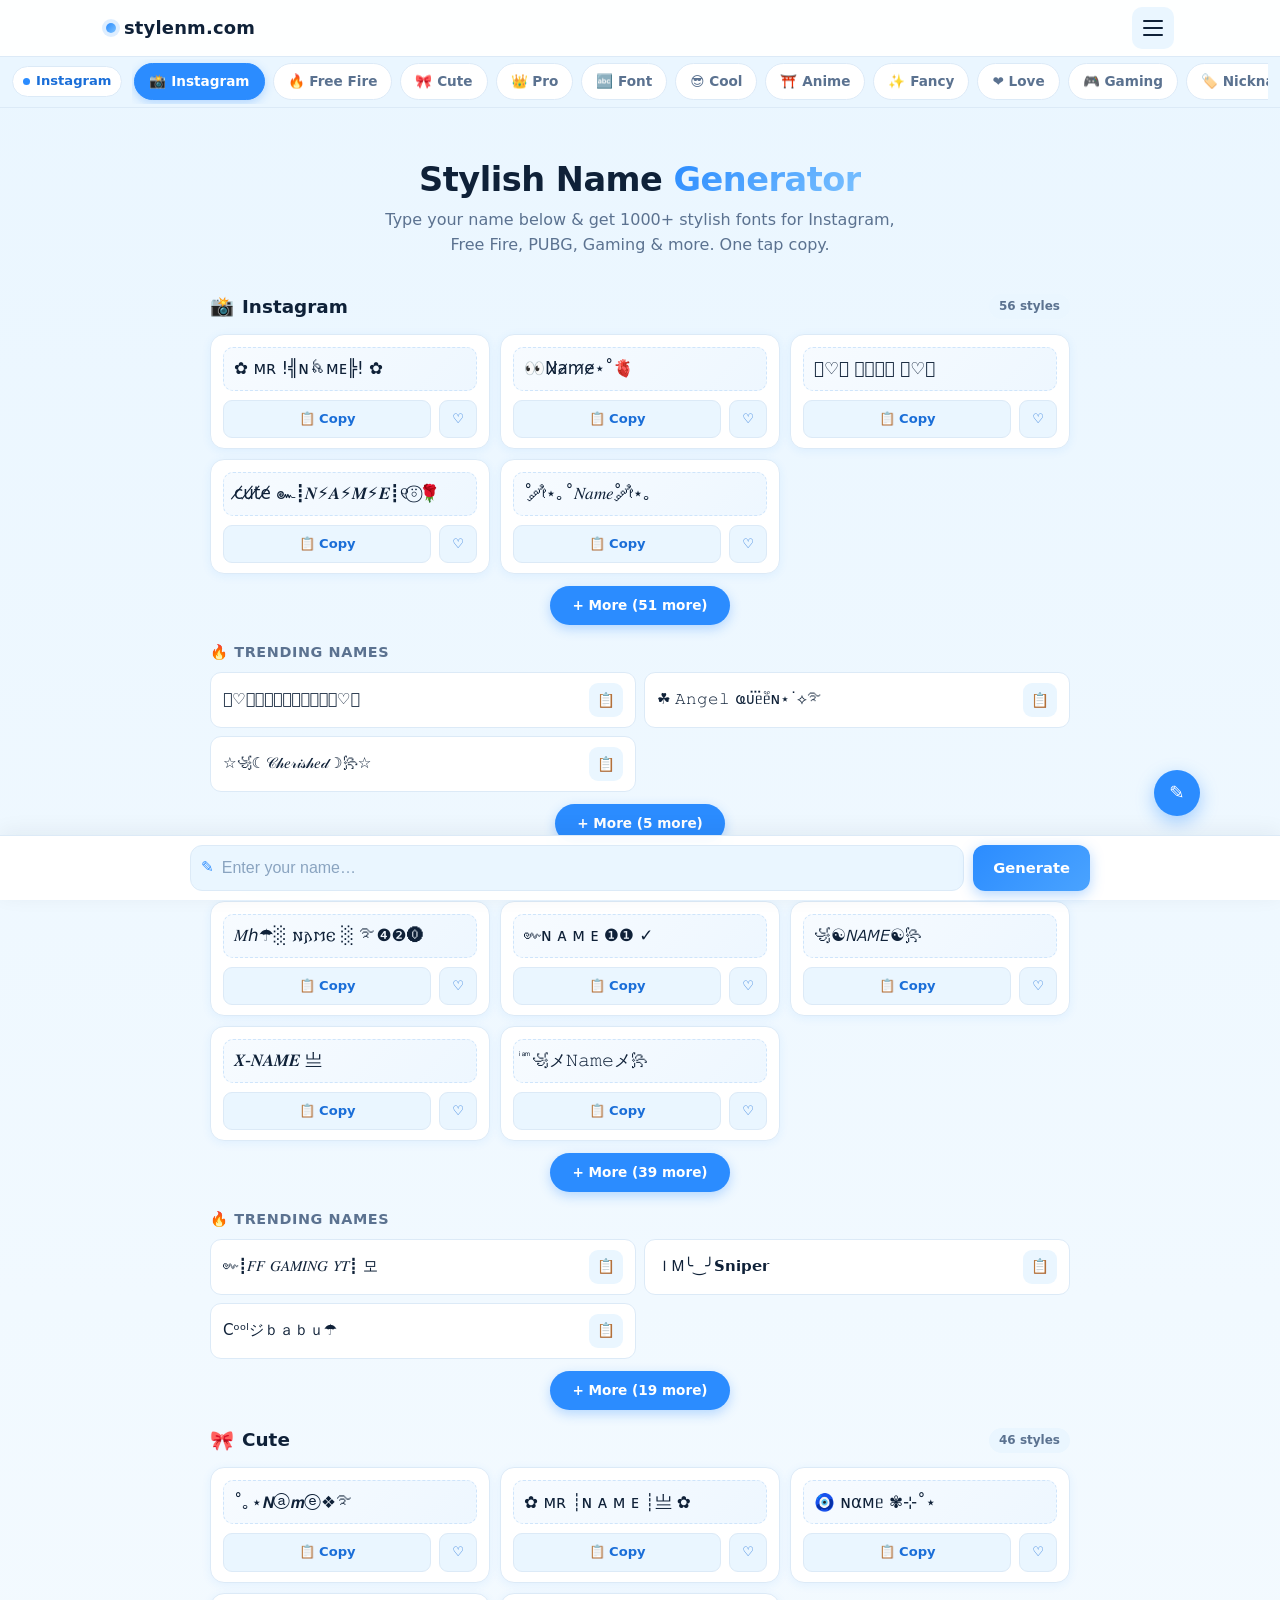
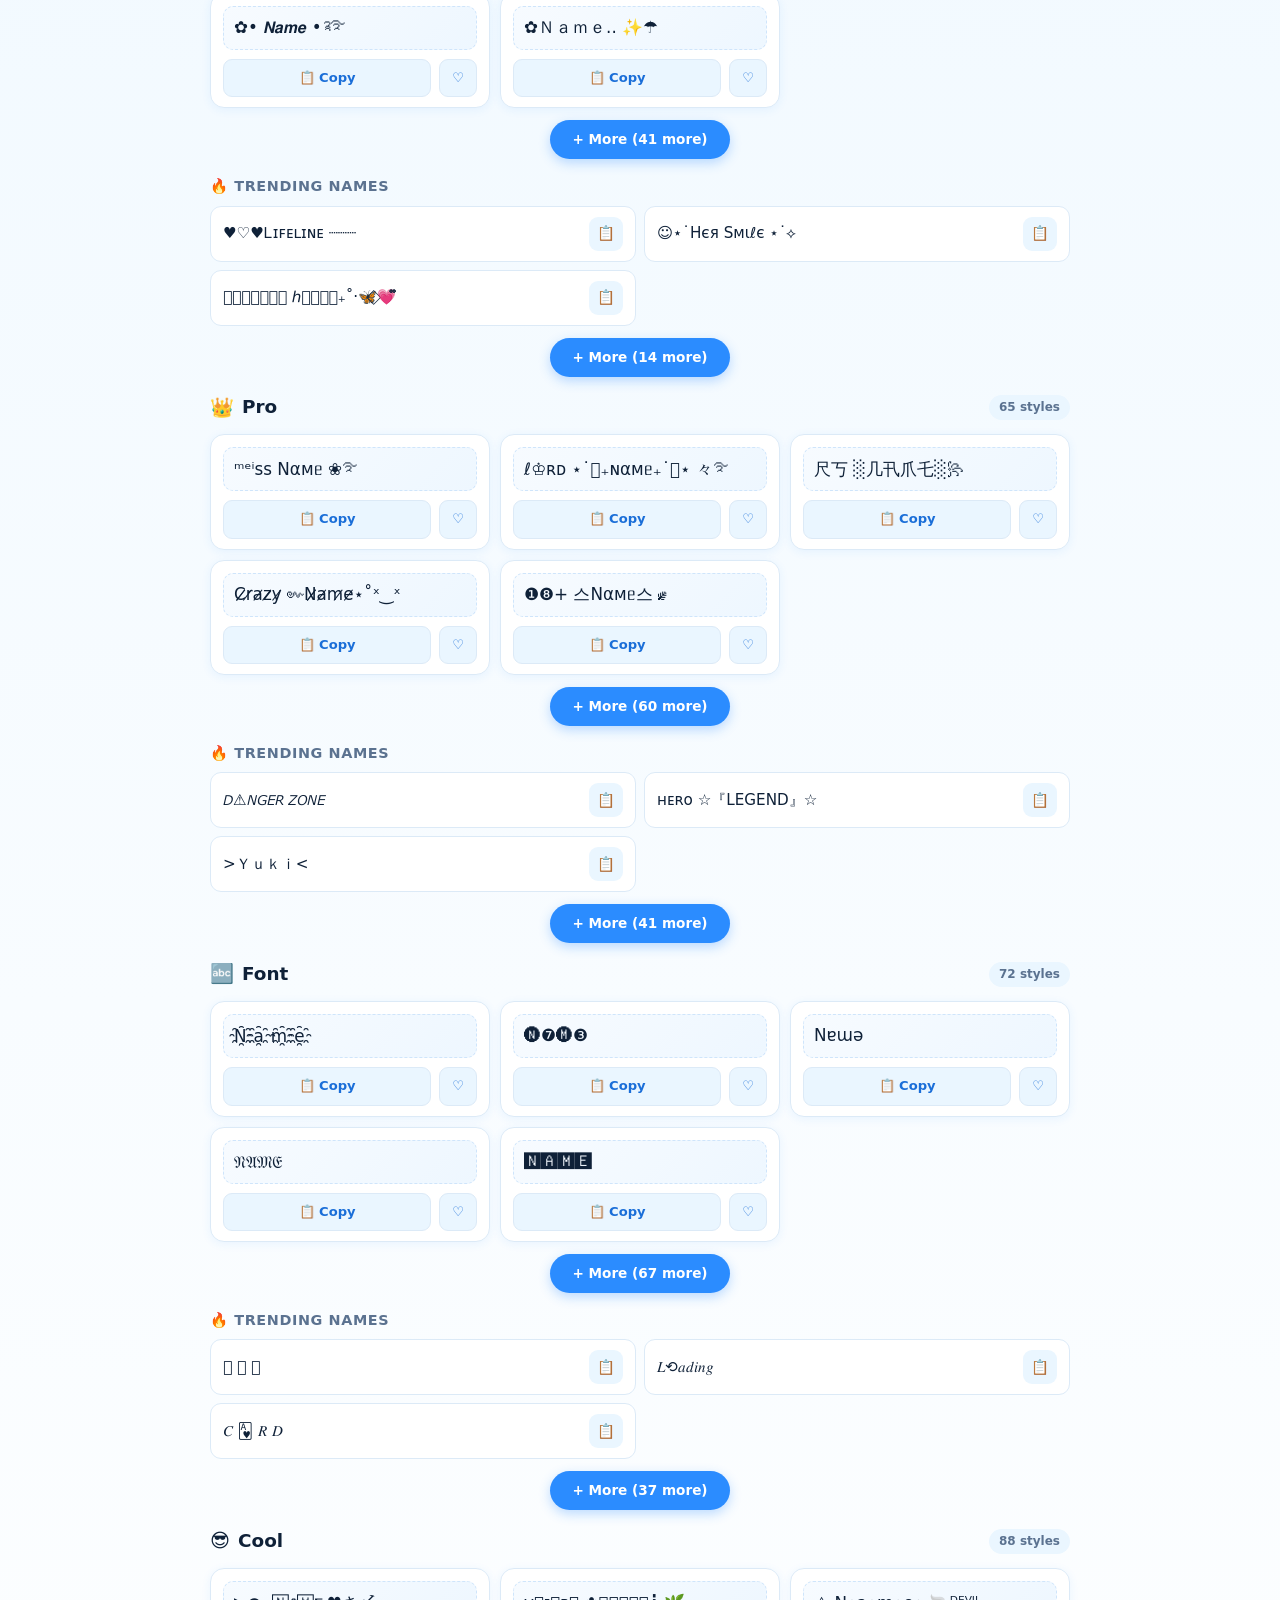
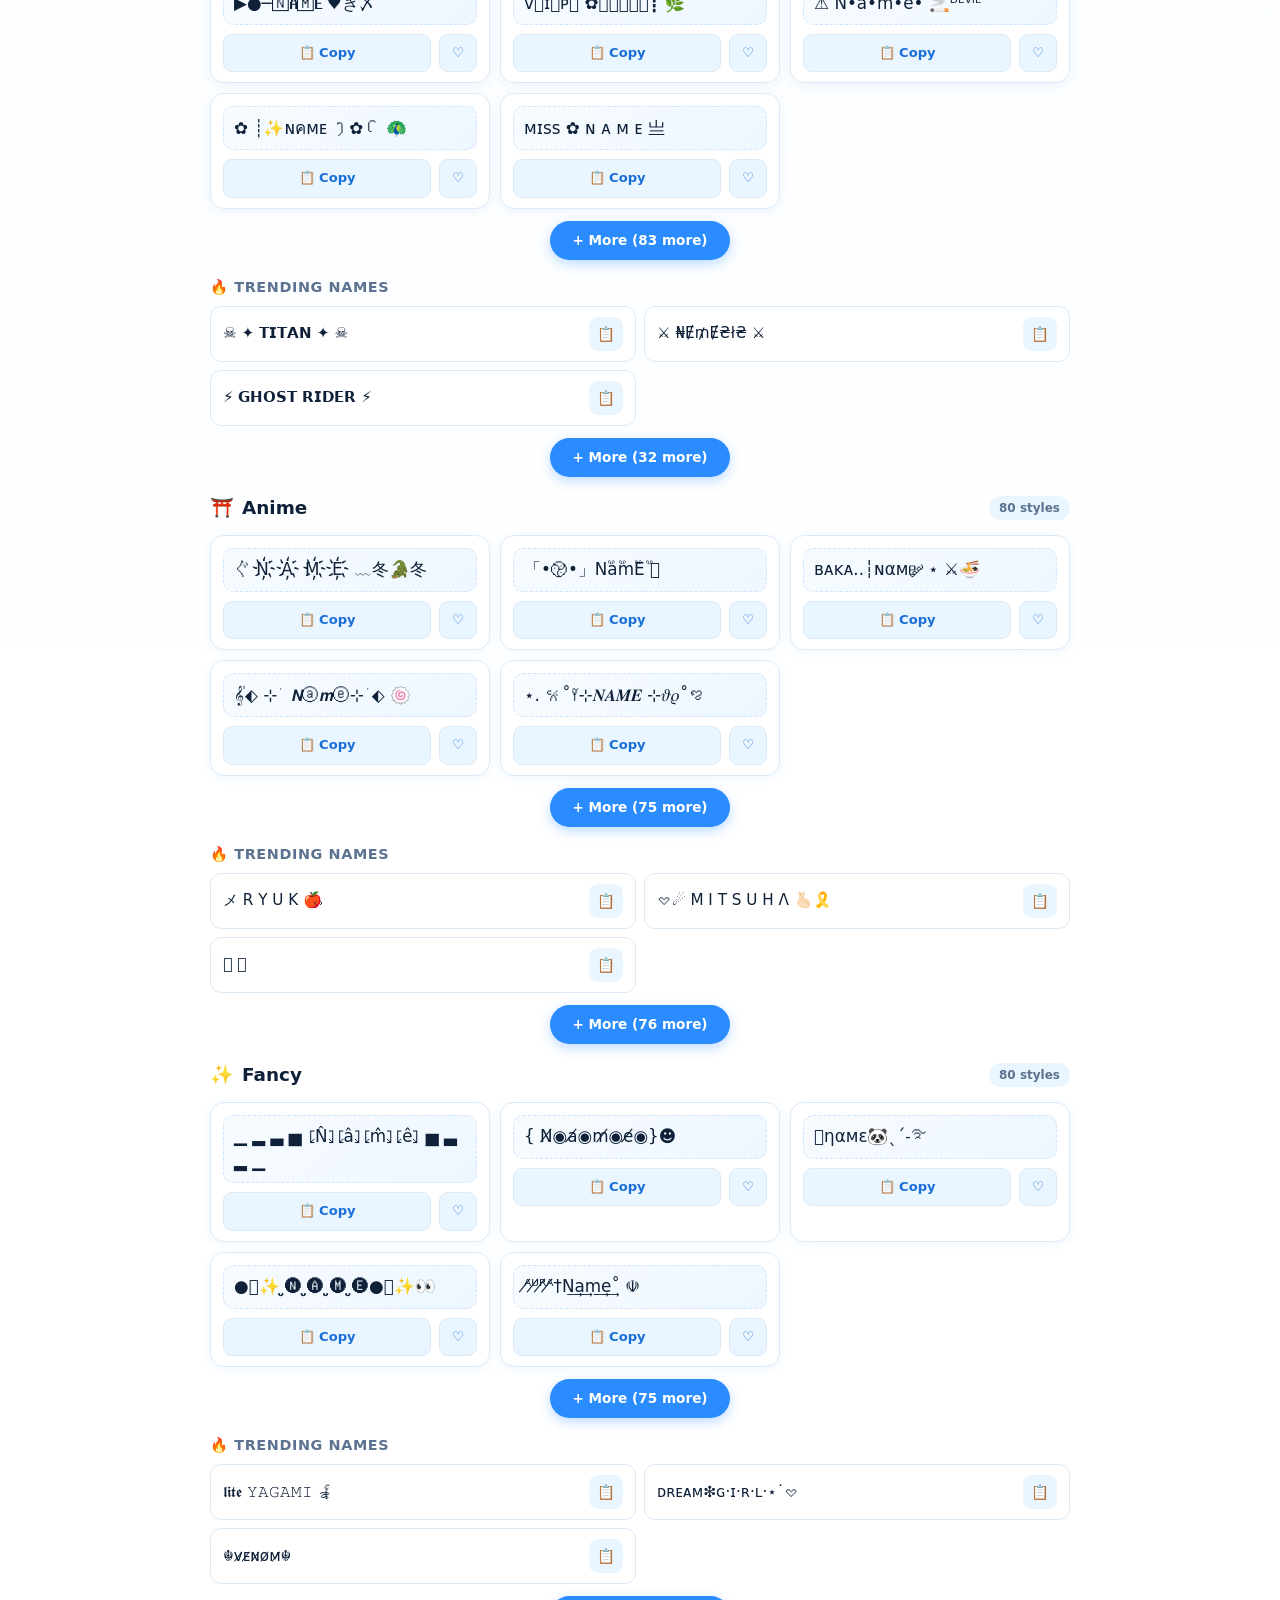
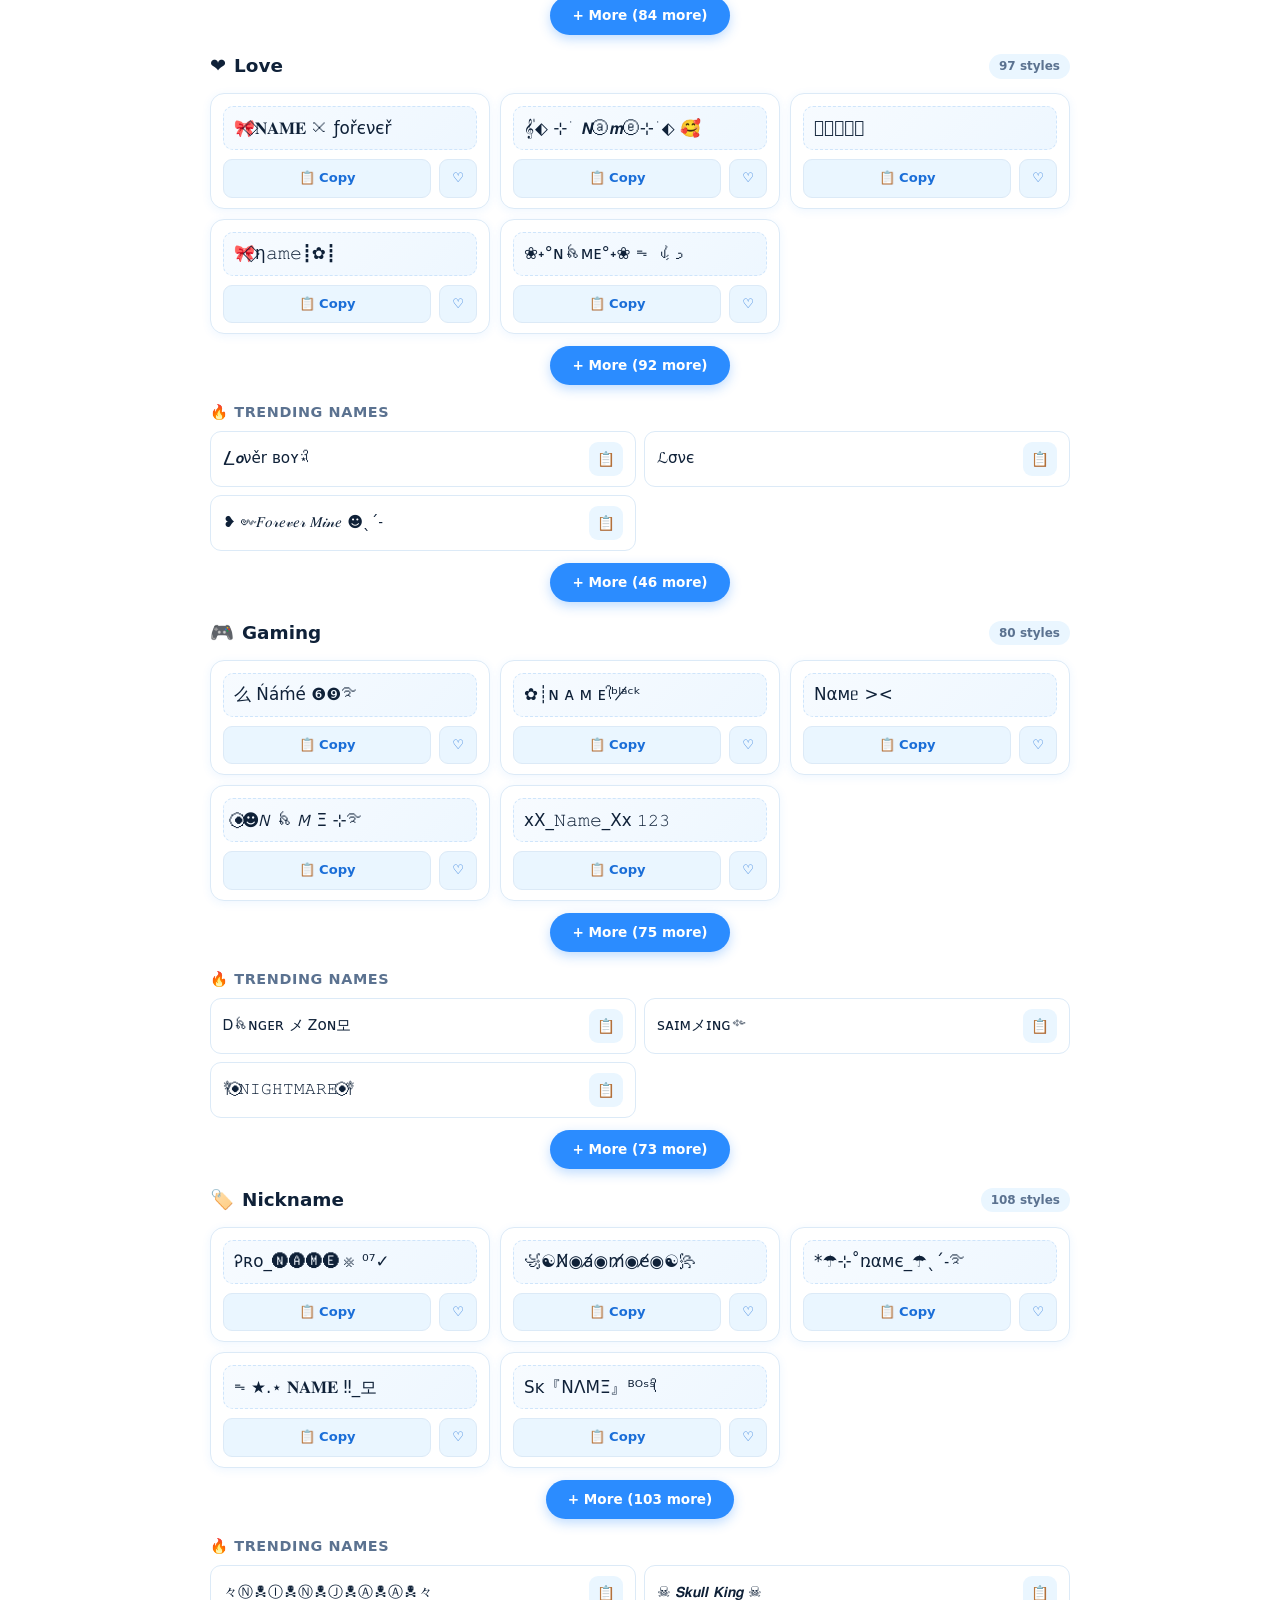
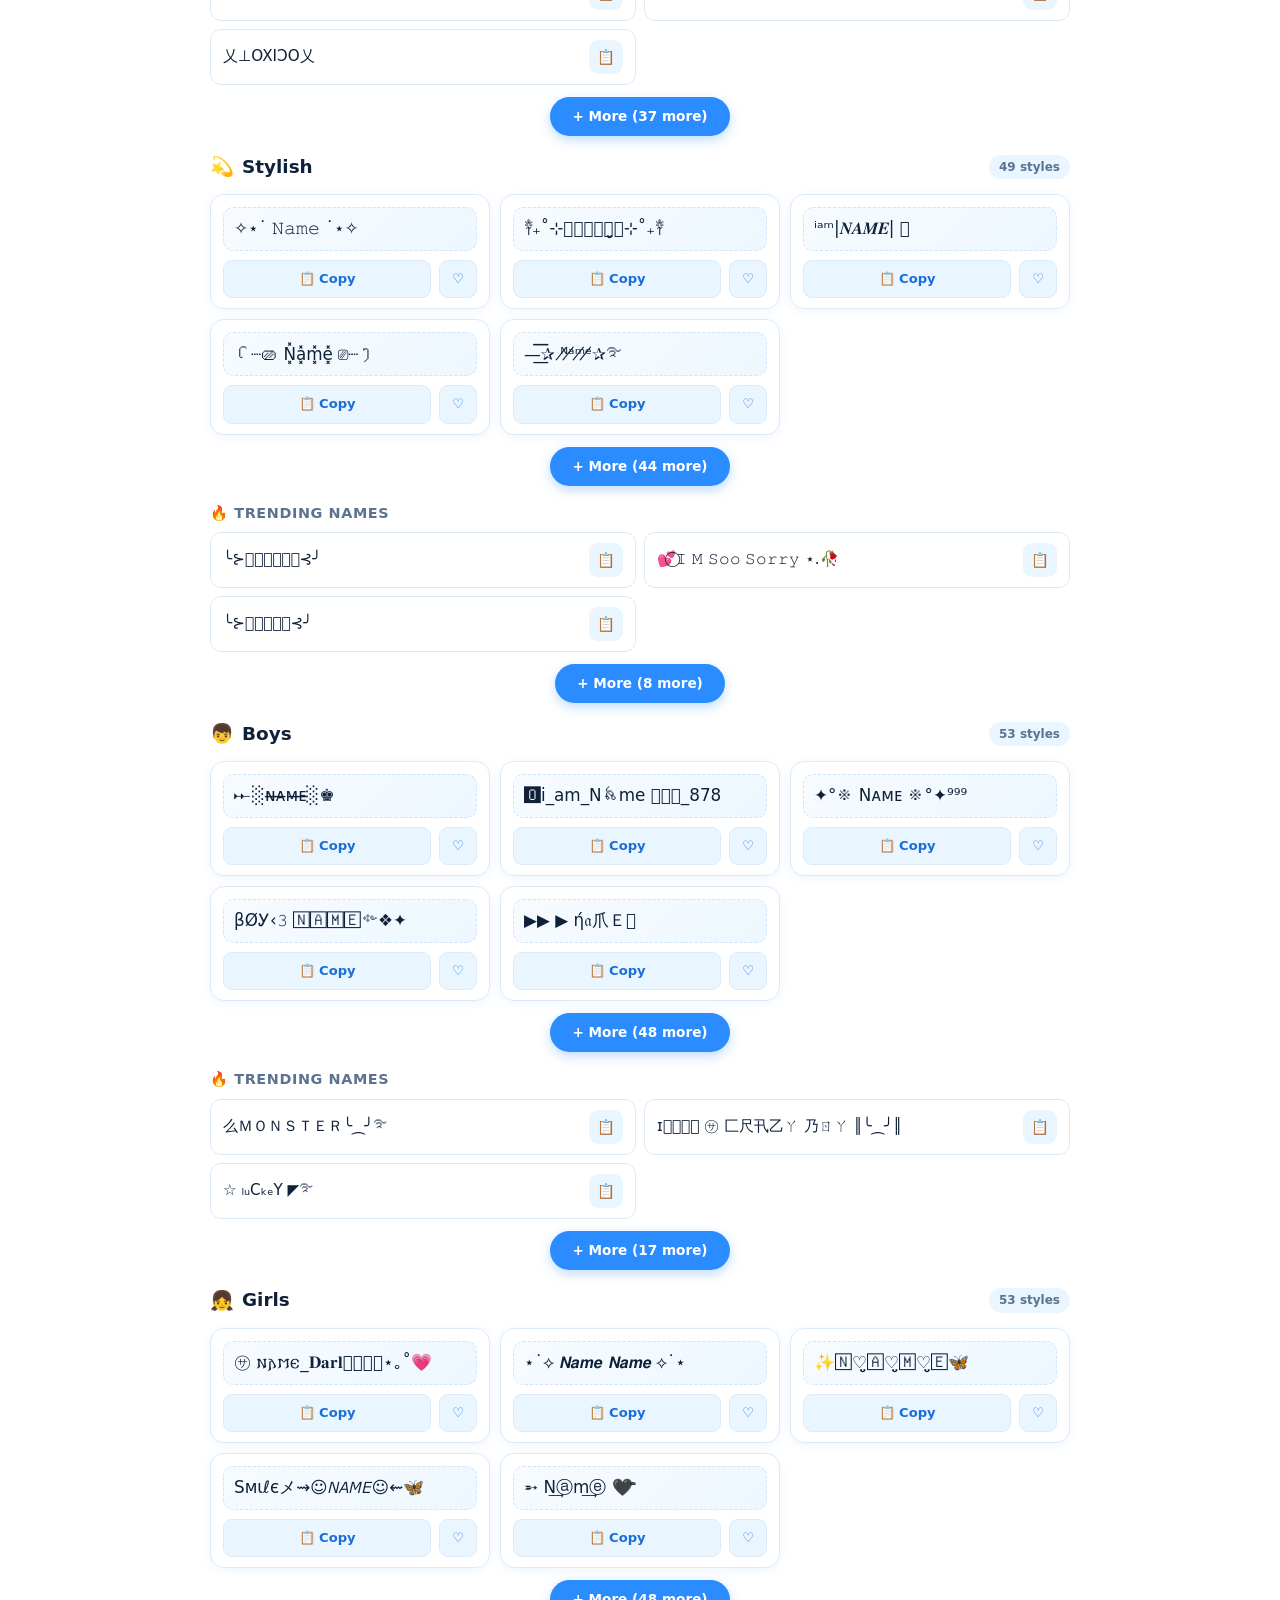
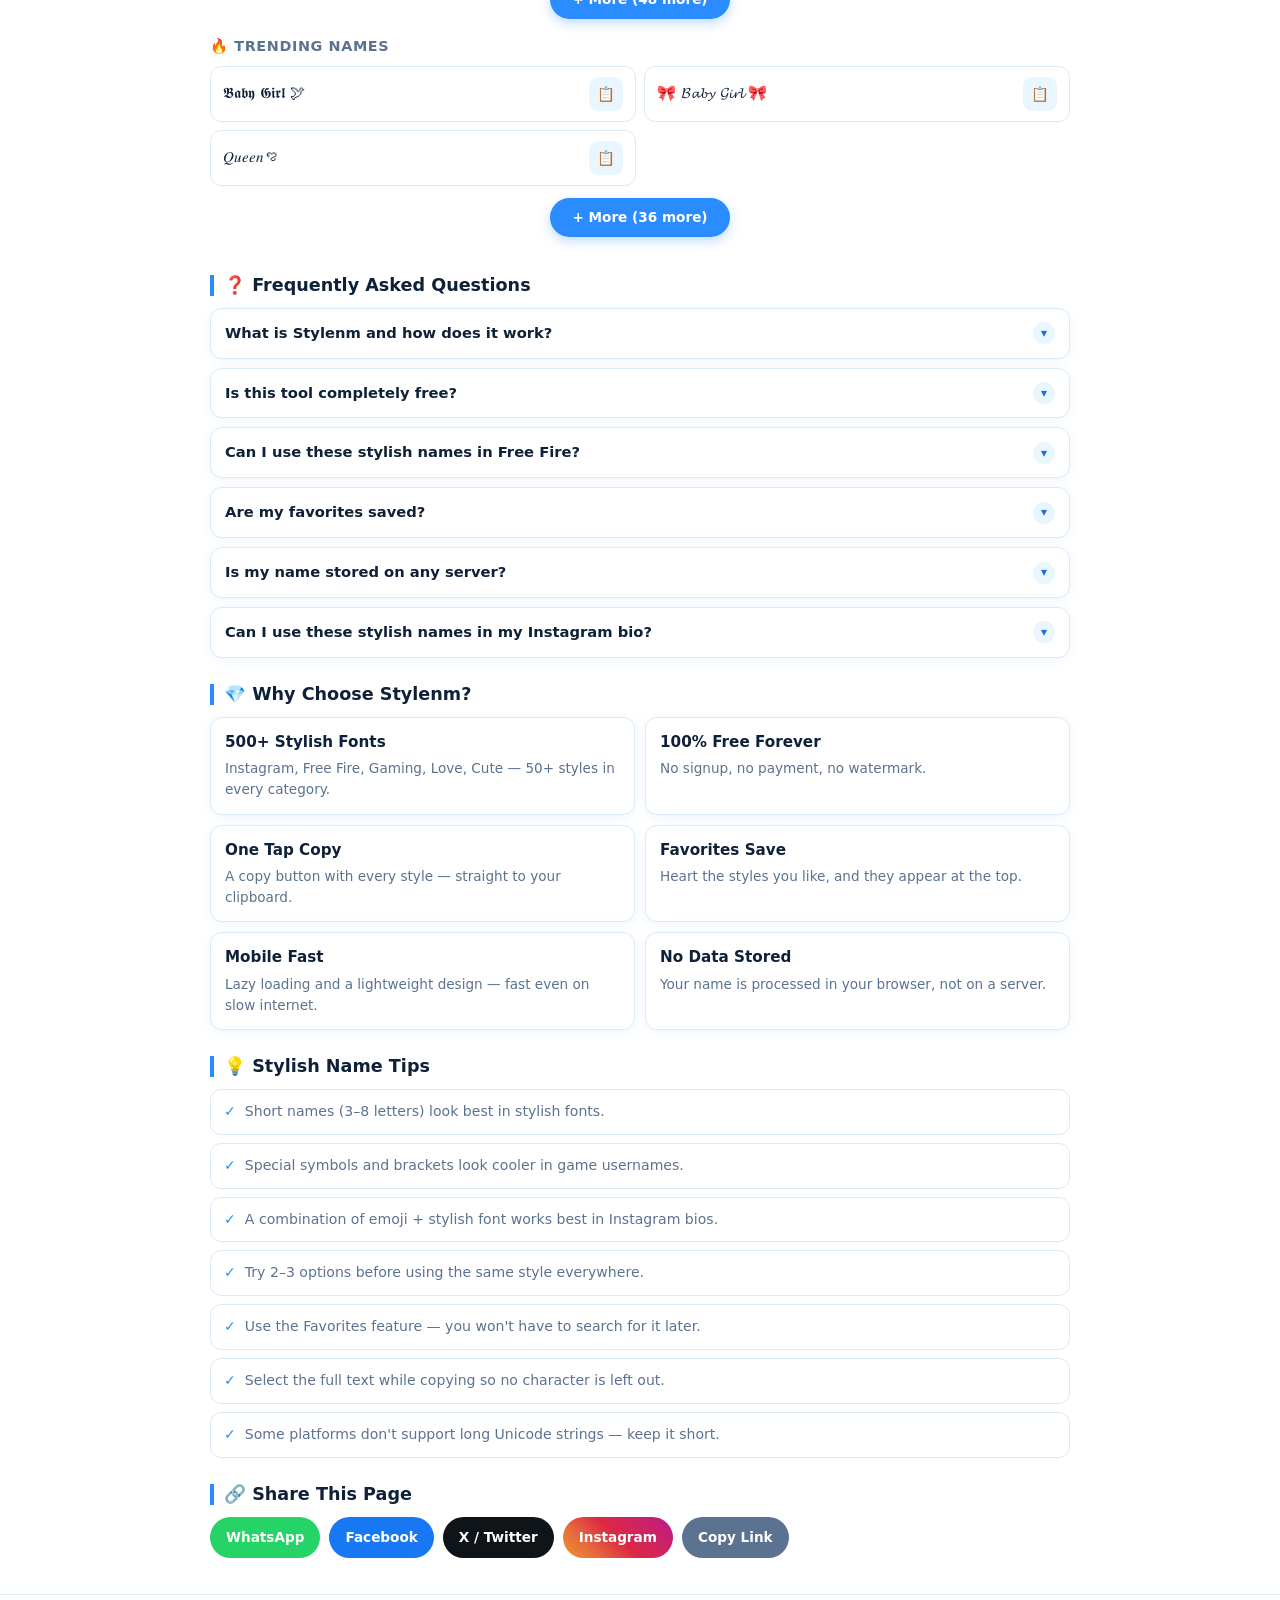
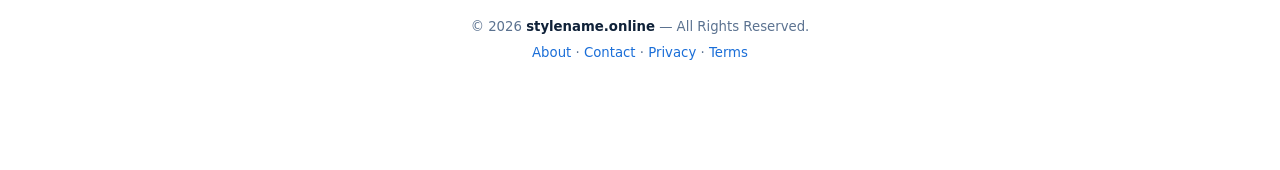
==== commit 674ef9d8: "Update index.html" ====
--- a/index.html
+++ b/index.html
@@ -3,17 +3,17 @@
 <head>
 <meta charset="UTF-8">
 <meta name="viewport" content="width=device-width, initial-scale=1, viewport-fit=cover">
-<title>Stylenm.com —😍 𖣿⊹Ⓖⓔⓝⓔⓡⓐⓣⓔ ꜱᴛʏʟɪꜱʜ Ⓝⓘⓒⓚⓝⓐⓜⓔⓢ࿐</title>
+<title>Stylename.online —😍 𖣿⊹Ⓖⓔⓝⓔⓡⓐⓣⓔ ꜱᴛʏʟɪꜱʜ Ⓝⓘⓒⓚⓝⓐⓜⓔⓢ࿐</title>
 <meta name="description" content="Free stylish name generator. Create cool, cute, pro & fancy stylish names for Instagram, Free Fire, PUBG, gaming and social media. 500+ fonts, one tap copy.">
 <meta name="keywords" content="stylish name, stylish name generator, free fire stylish name, instagram stylish name, cool name font, fancy name, gaming name">
 <meta name="theme-color" content="#eaf6ff">
 <meta name="robots" content="index, follow">
-<link rel="canonical" href="https://stylenm.com/">
+<link rel="canonical" href="https://stylename.online/">
 
 <meta property="og:type" content="website">
-<meta property="og:title" content="Stylenm.com — Stylish Name Generator">
+<meta property="og:title" content="Stylename.online — Stylish Name Generator">
 <meta property="og:description" content="Create Unlimited stylish names for Instagram, Free Fire & gaming. One tap copy.">
-<meta property="og:url" content="https://stylenm.com/">
+<meta property="og:url" content="https://stylename.online/">
 <meta name="twitter:card" content="summary_large_image">
 
 <link rel="stylesheet" href="style.css">
@@ -24,7 +24,7 @@
 <header class="nav" id="nav">
   <div class="nav-inner">
     <a class="brand" href="#top">
-      <span class="brand-dot"></span><span id="brandName">stylenm.com</span>
+      <span class="brand-dot"></span><span id="brandName">stylenamr.online</span>
     </a>
     <button class="menu-btn" id="menuBtn" aria-label="Open menu" aria-expanded="false">
       <span></span><span></span><span></span>
@@ -93,7 +93,7 @@
 </main>
 
 <footer class="footer">
-  <p>© <span id="year"></span> <strong>stylenm.com</strong> — All Rights Reserved.</p>
+  <p>© <span id="year"></span> <strong>stylename.online</strong> — All Rights Reserved.</p>
   <p class="foot-links">
   <a href="about.html">About</a> · <a href="contact.html">Contact</a> ·
   <a href="privacy.html">Privacy</a> · <a href="terms.html">Terms</a>
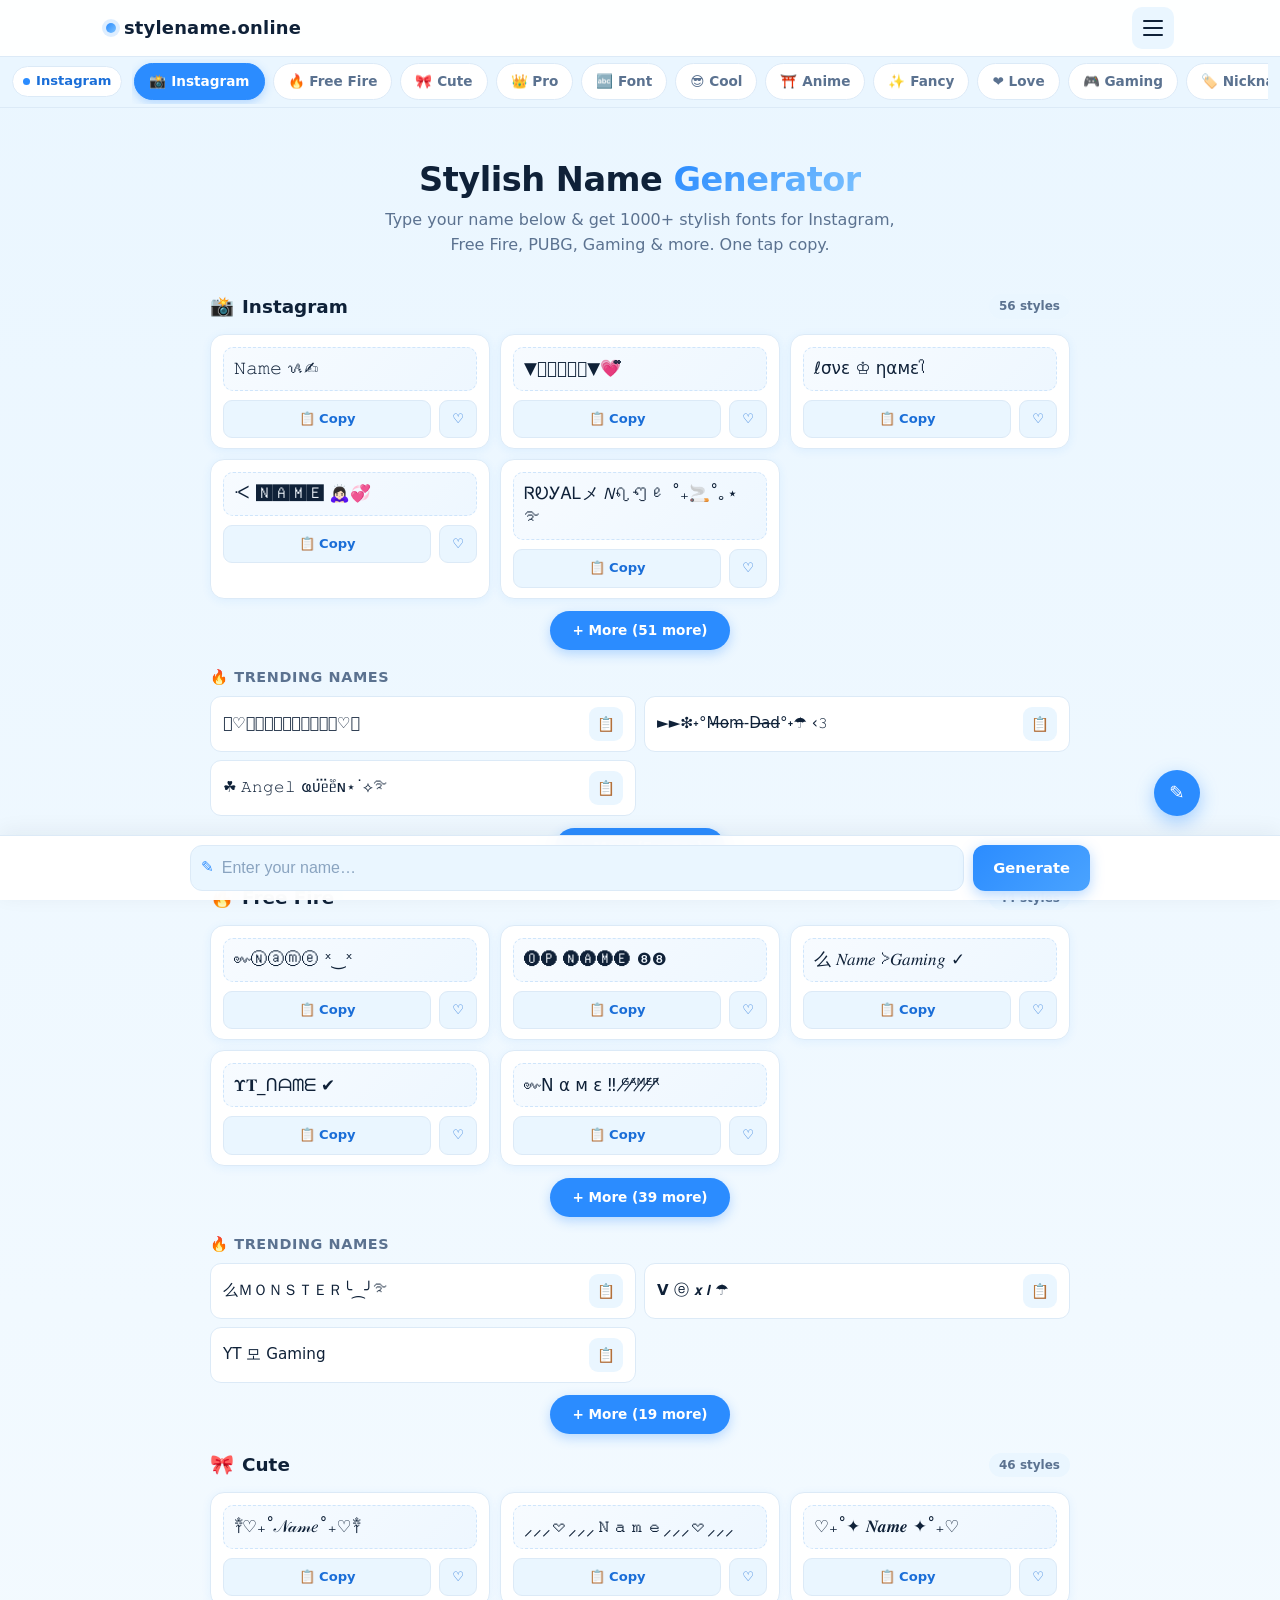
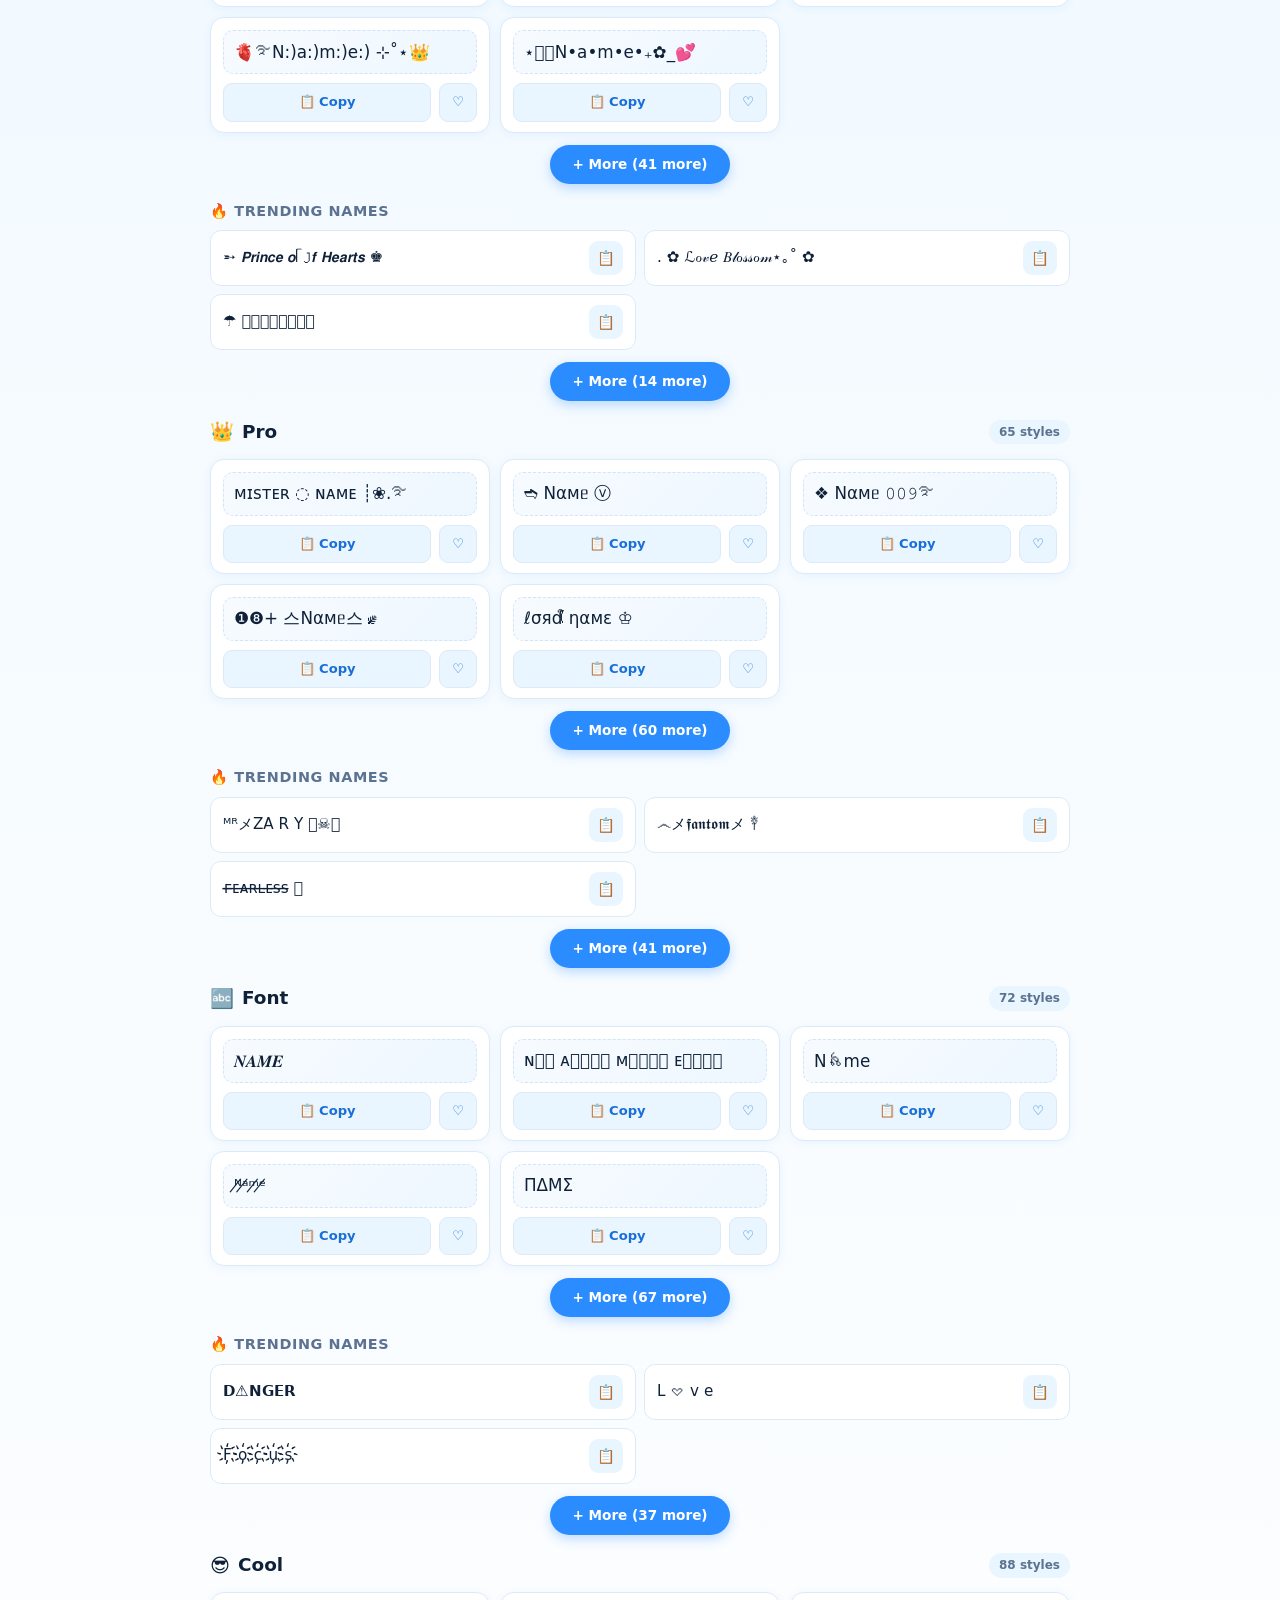
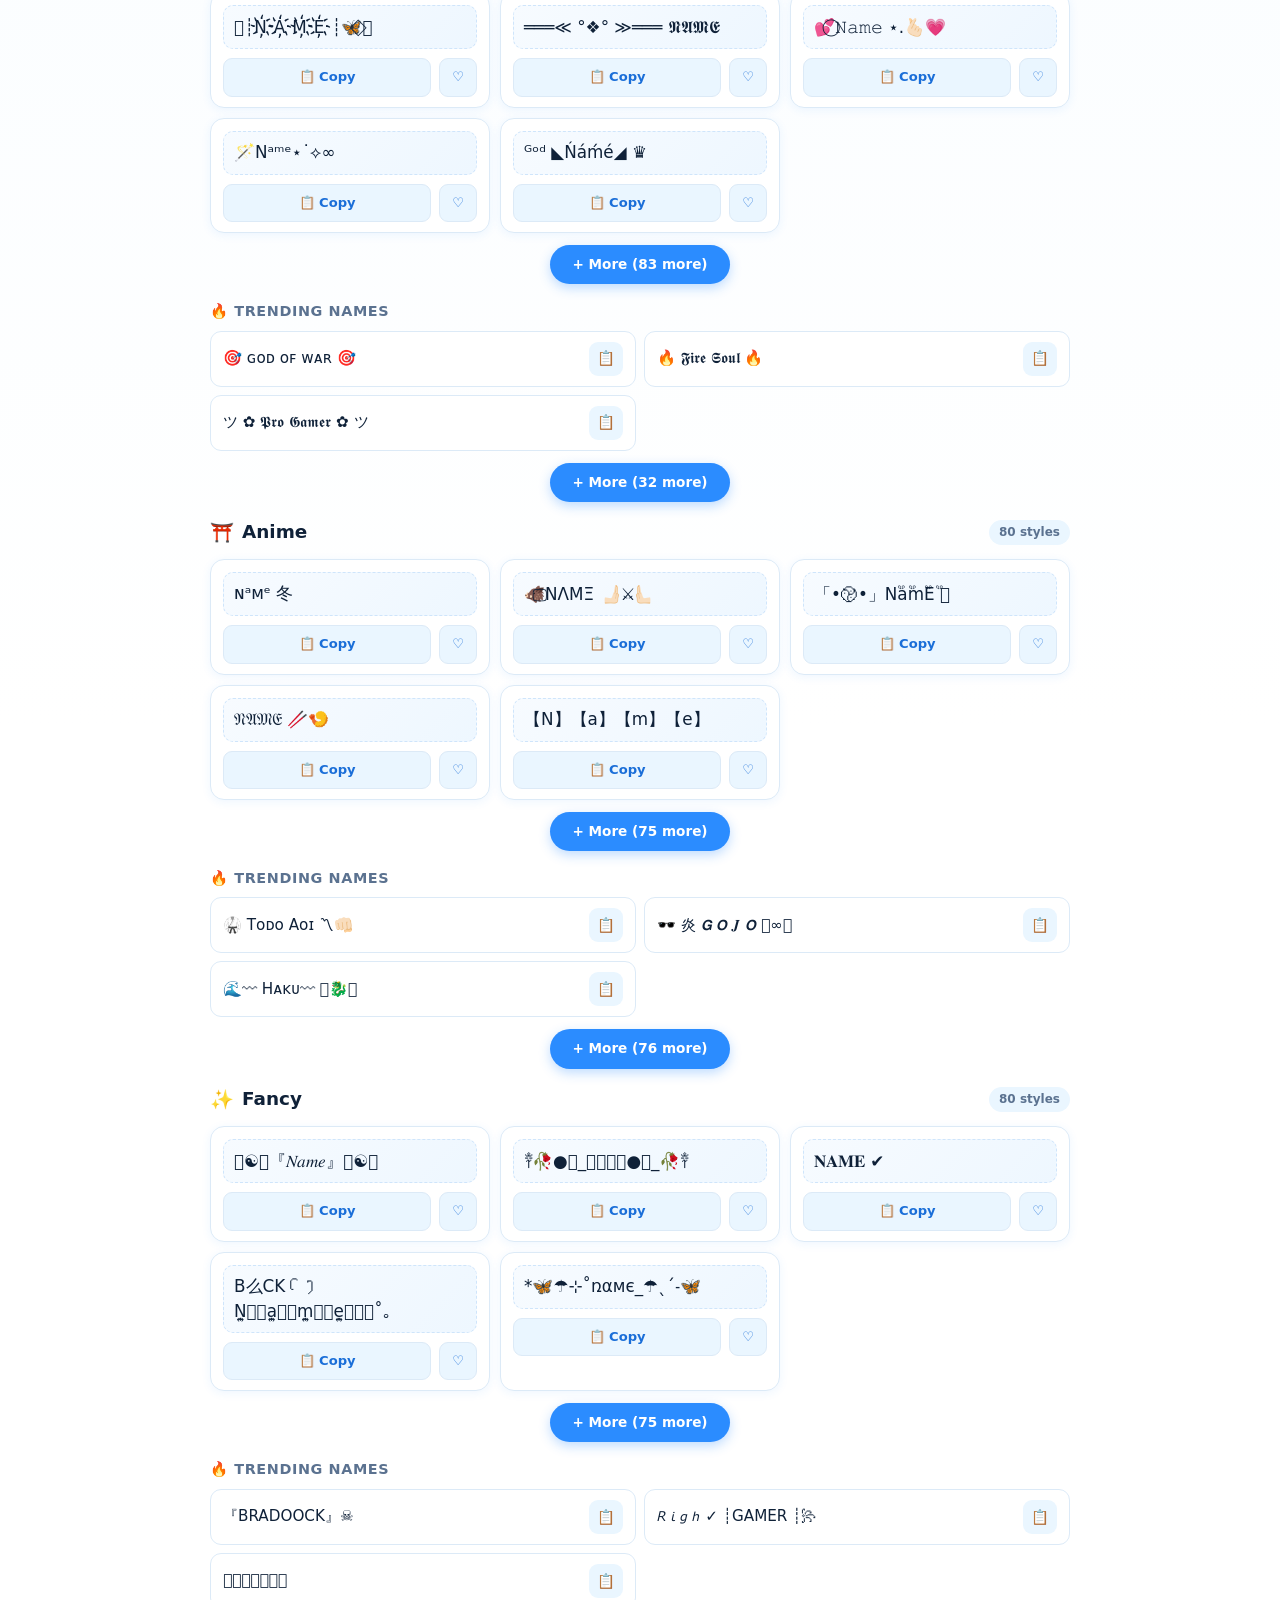
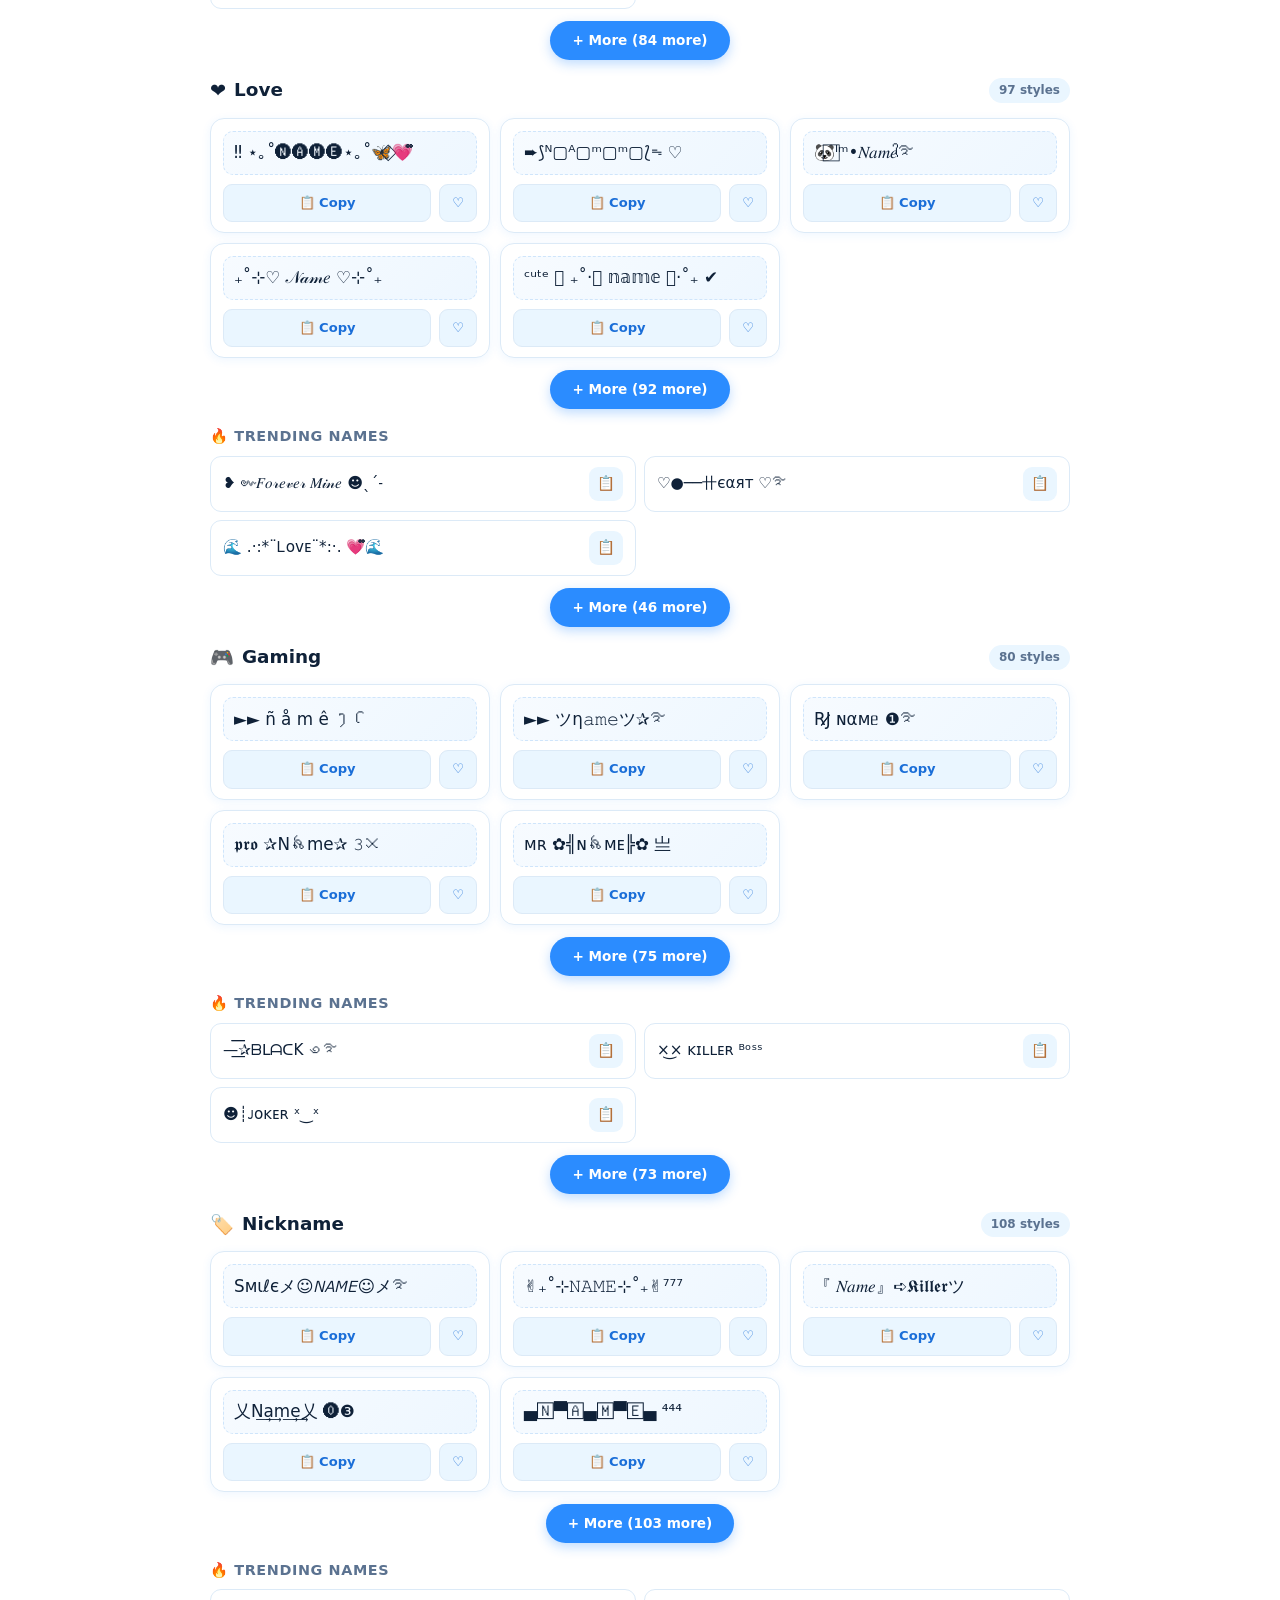
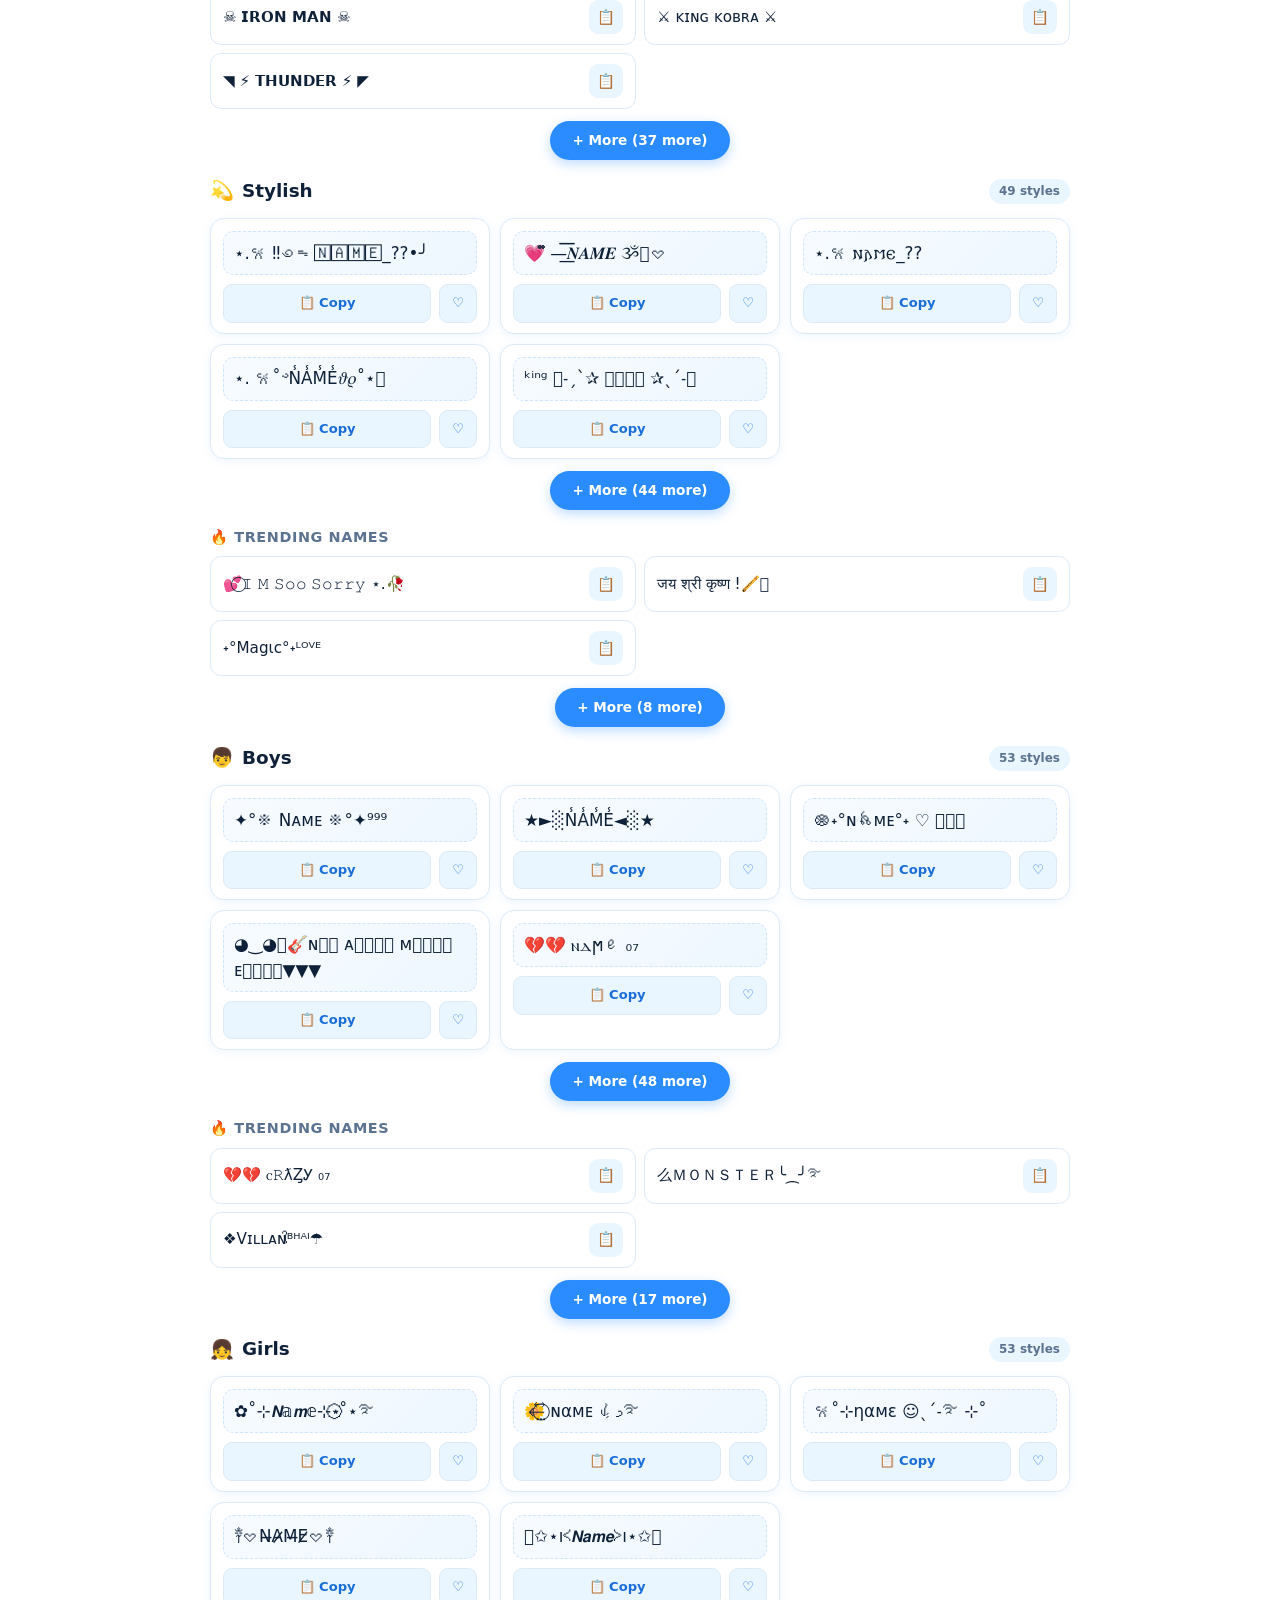
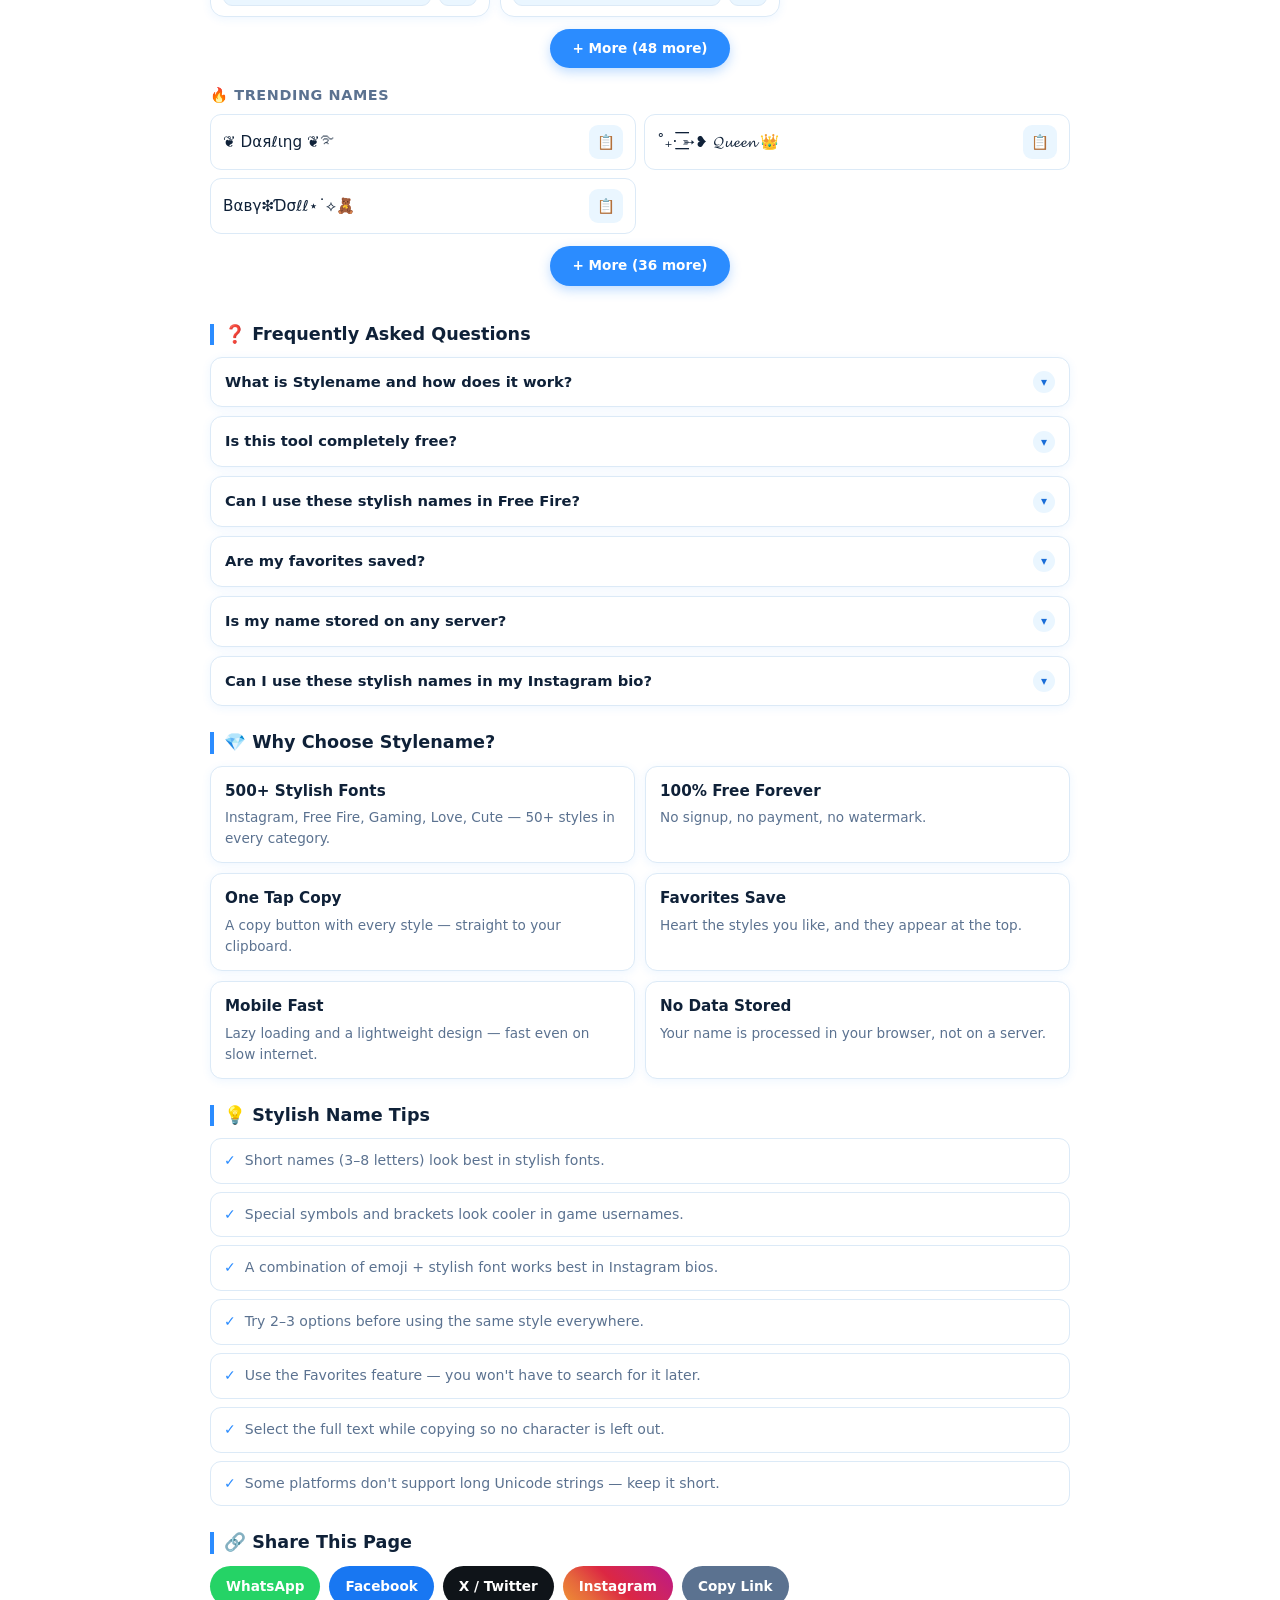
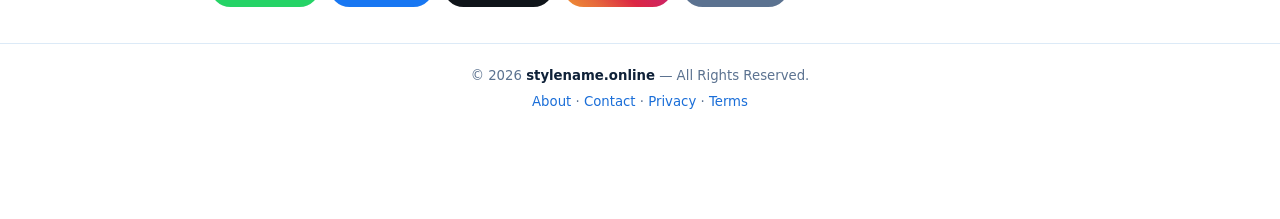
==== commit 6673c2e6: "Update index.html" ====
--- a/index.html
+++ b/index.html
@@ -72,7 +72,7 @@
 
   <!-- ============ WHY CHOOSE ============ -->
   <section class="page-block" id="why">
-    <h2 class="sec-title">💎 Why Choose Stylenm?</h2>
+    <h2 class="sec-title">💎 Why Choose Stylename?</h2>
     <div id="whyList" class="why-grid"></div>
   </section>
 
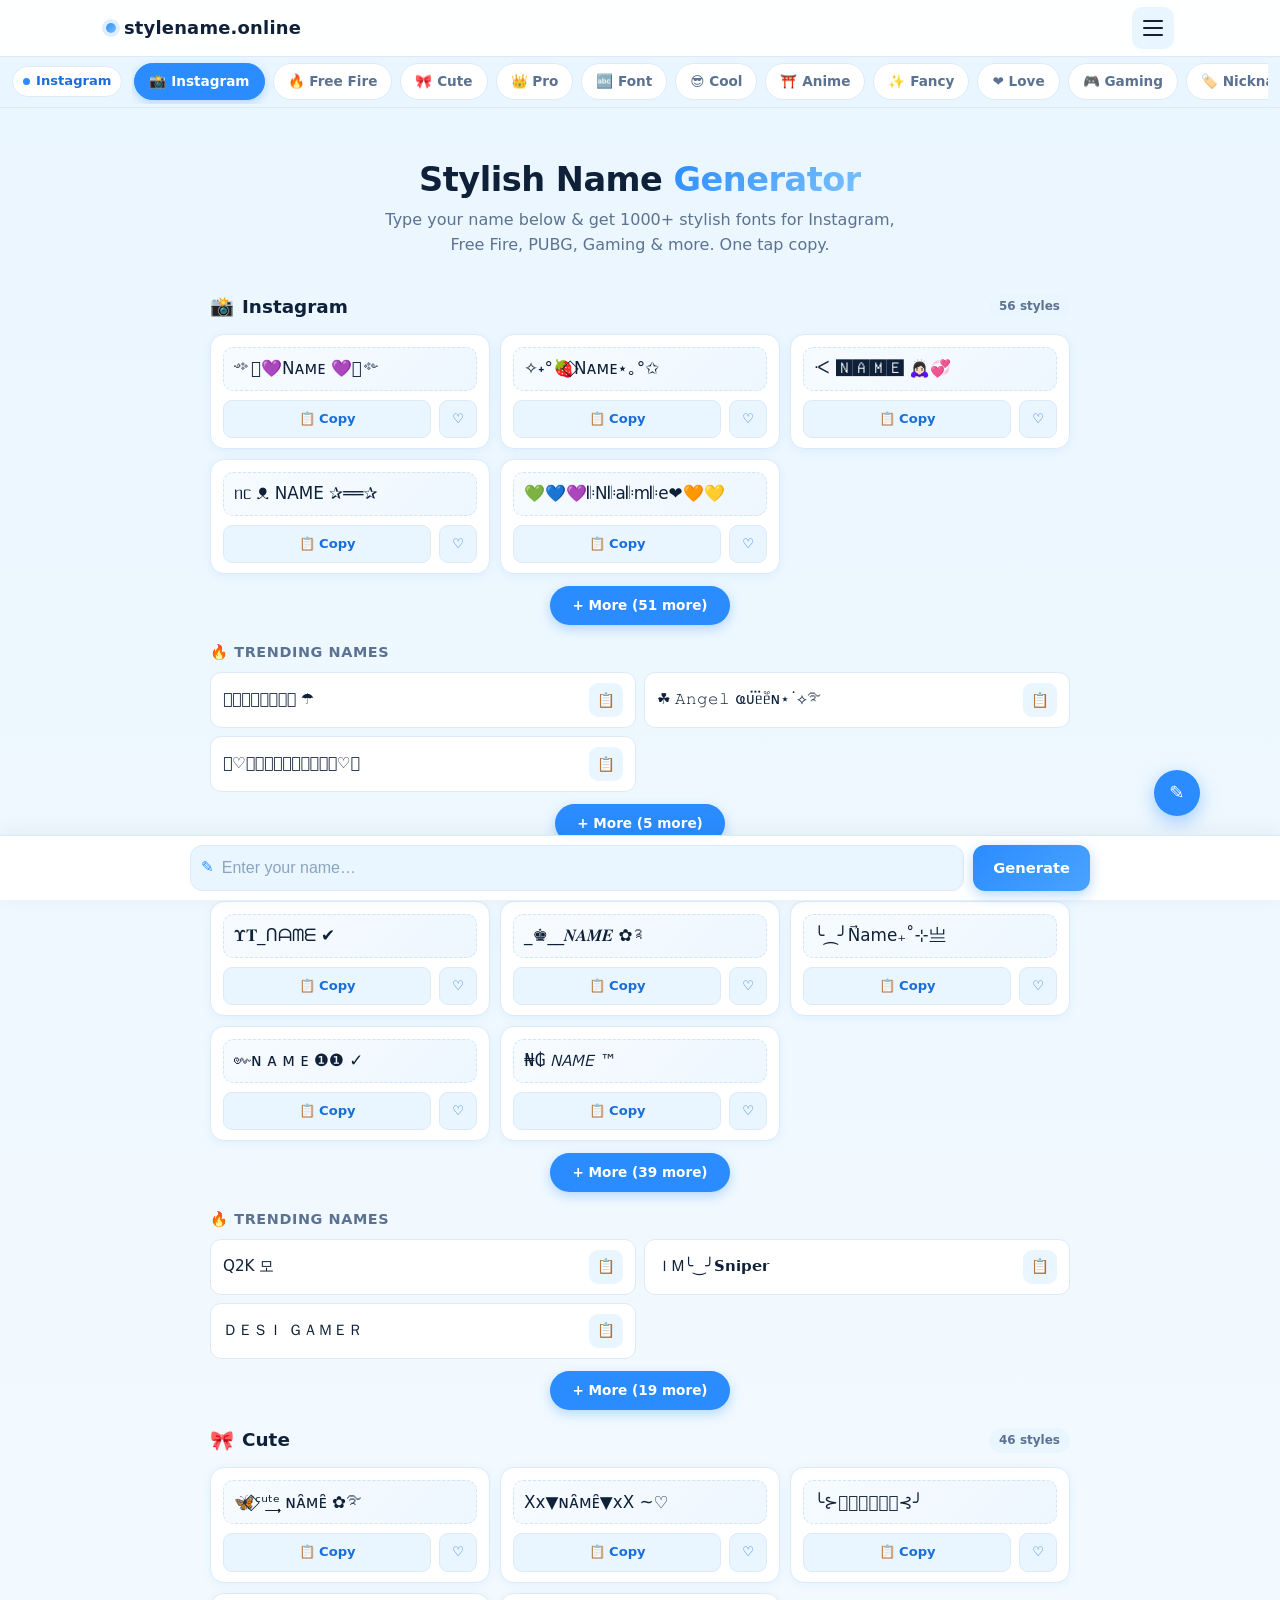
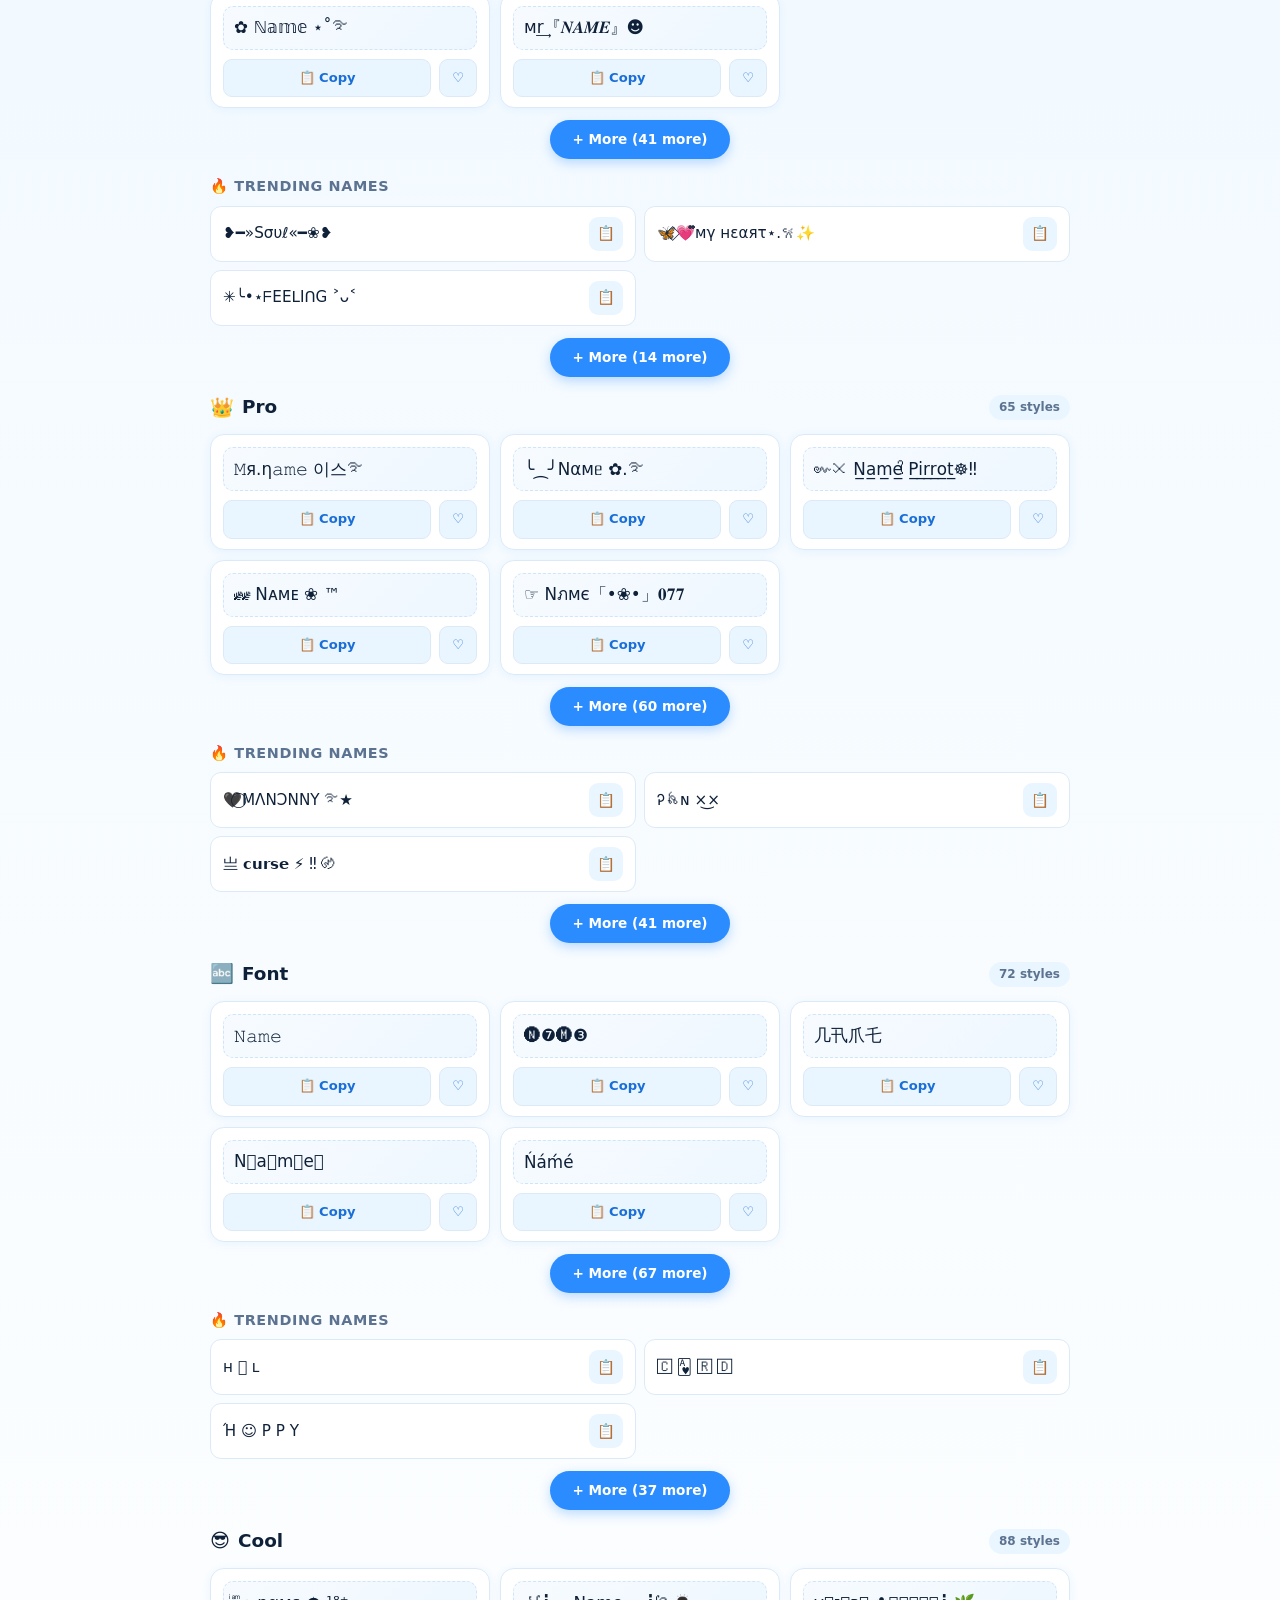
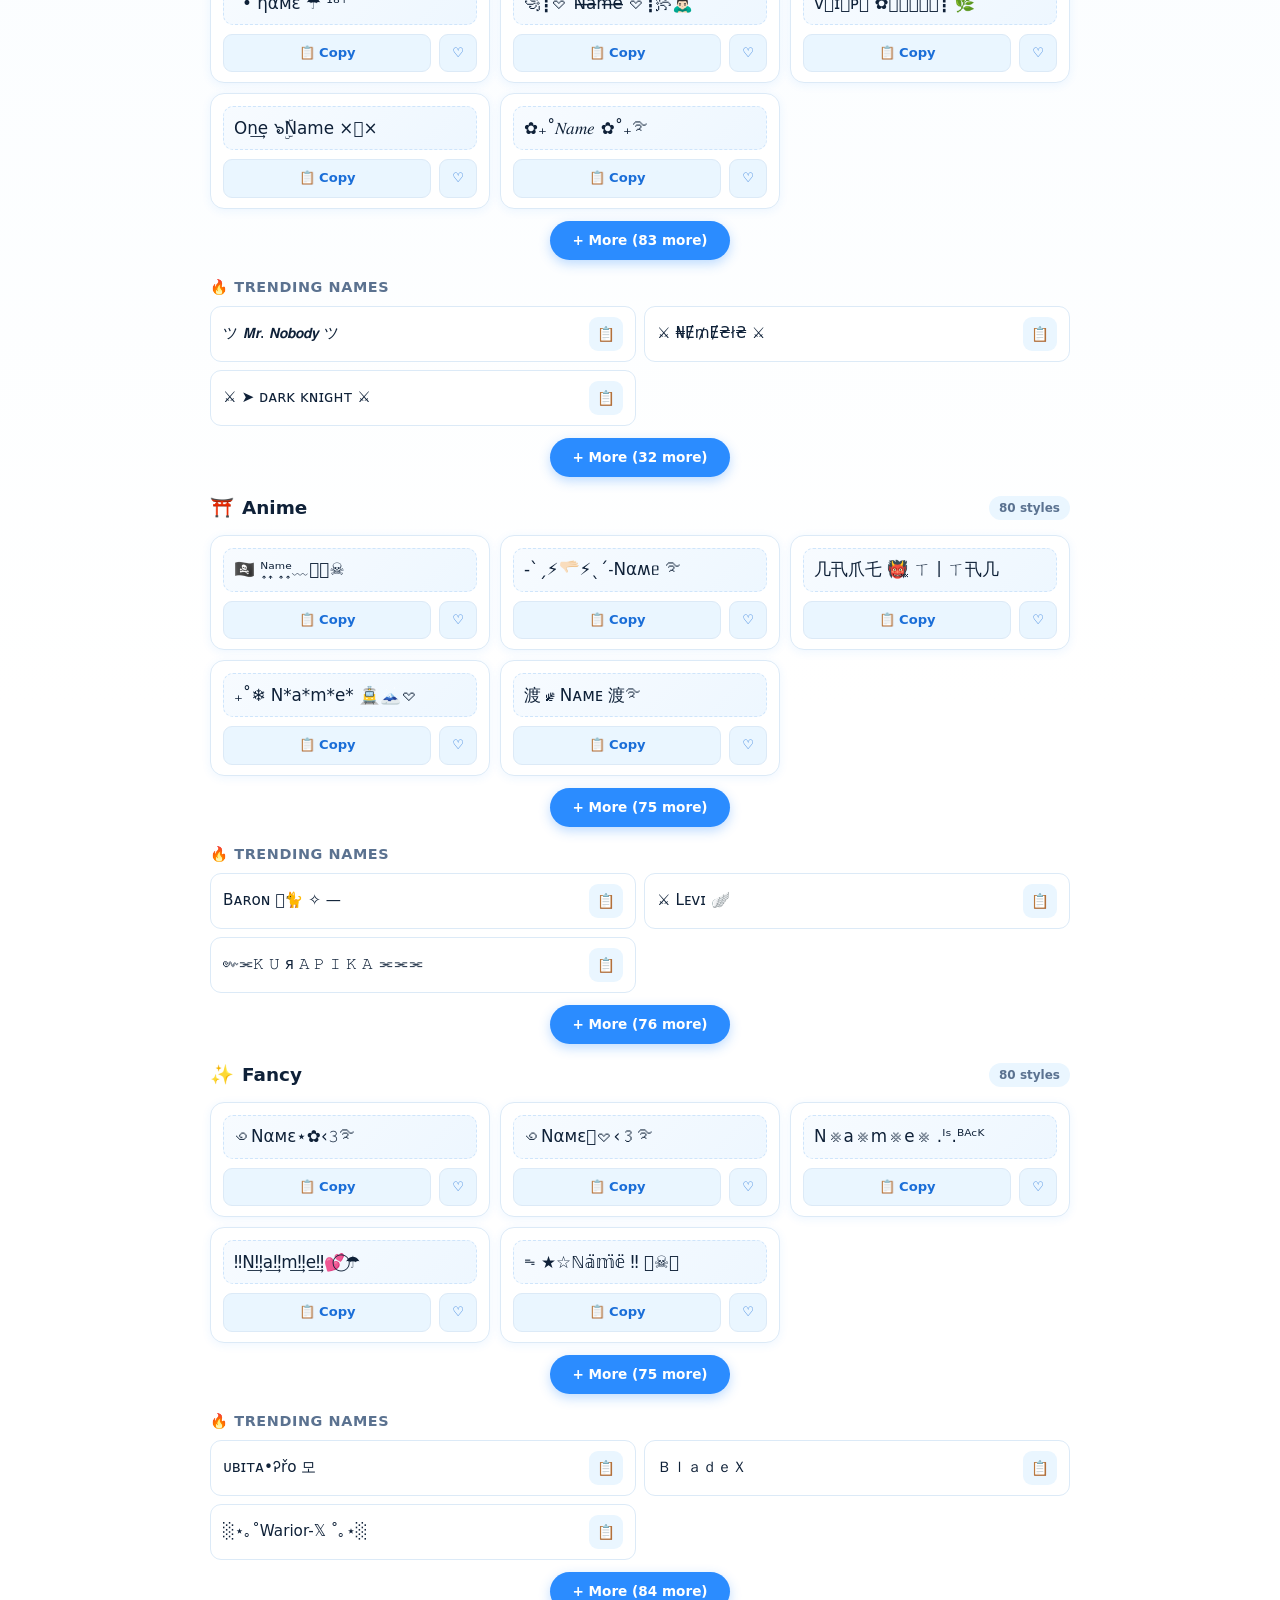
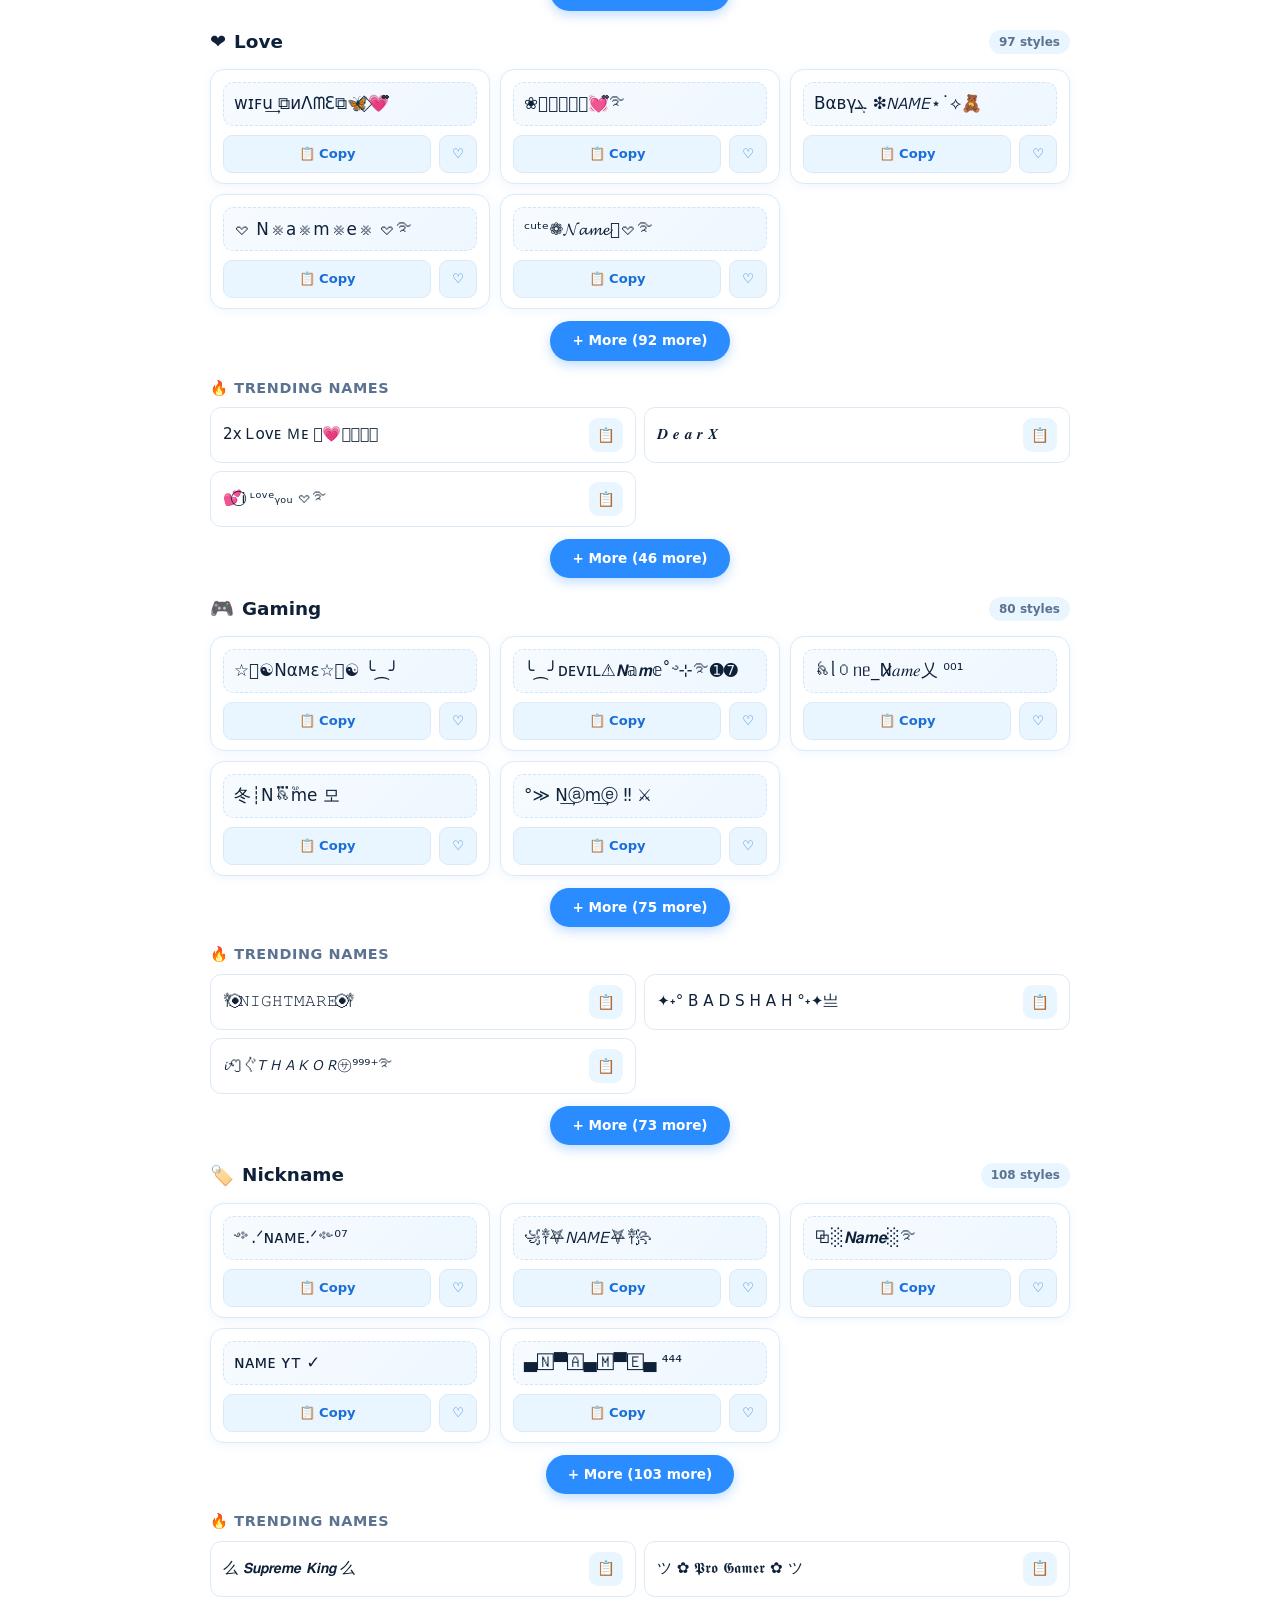
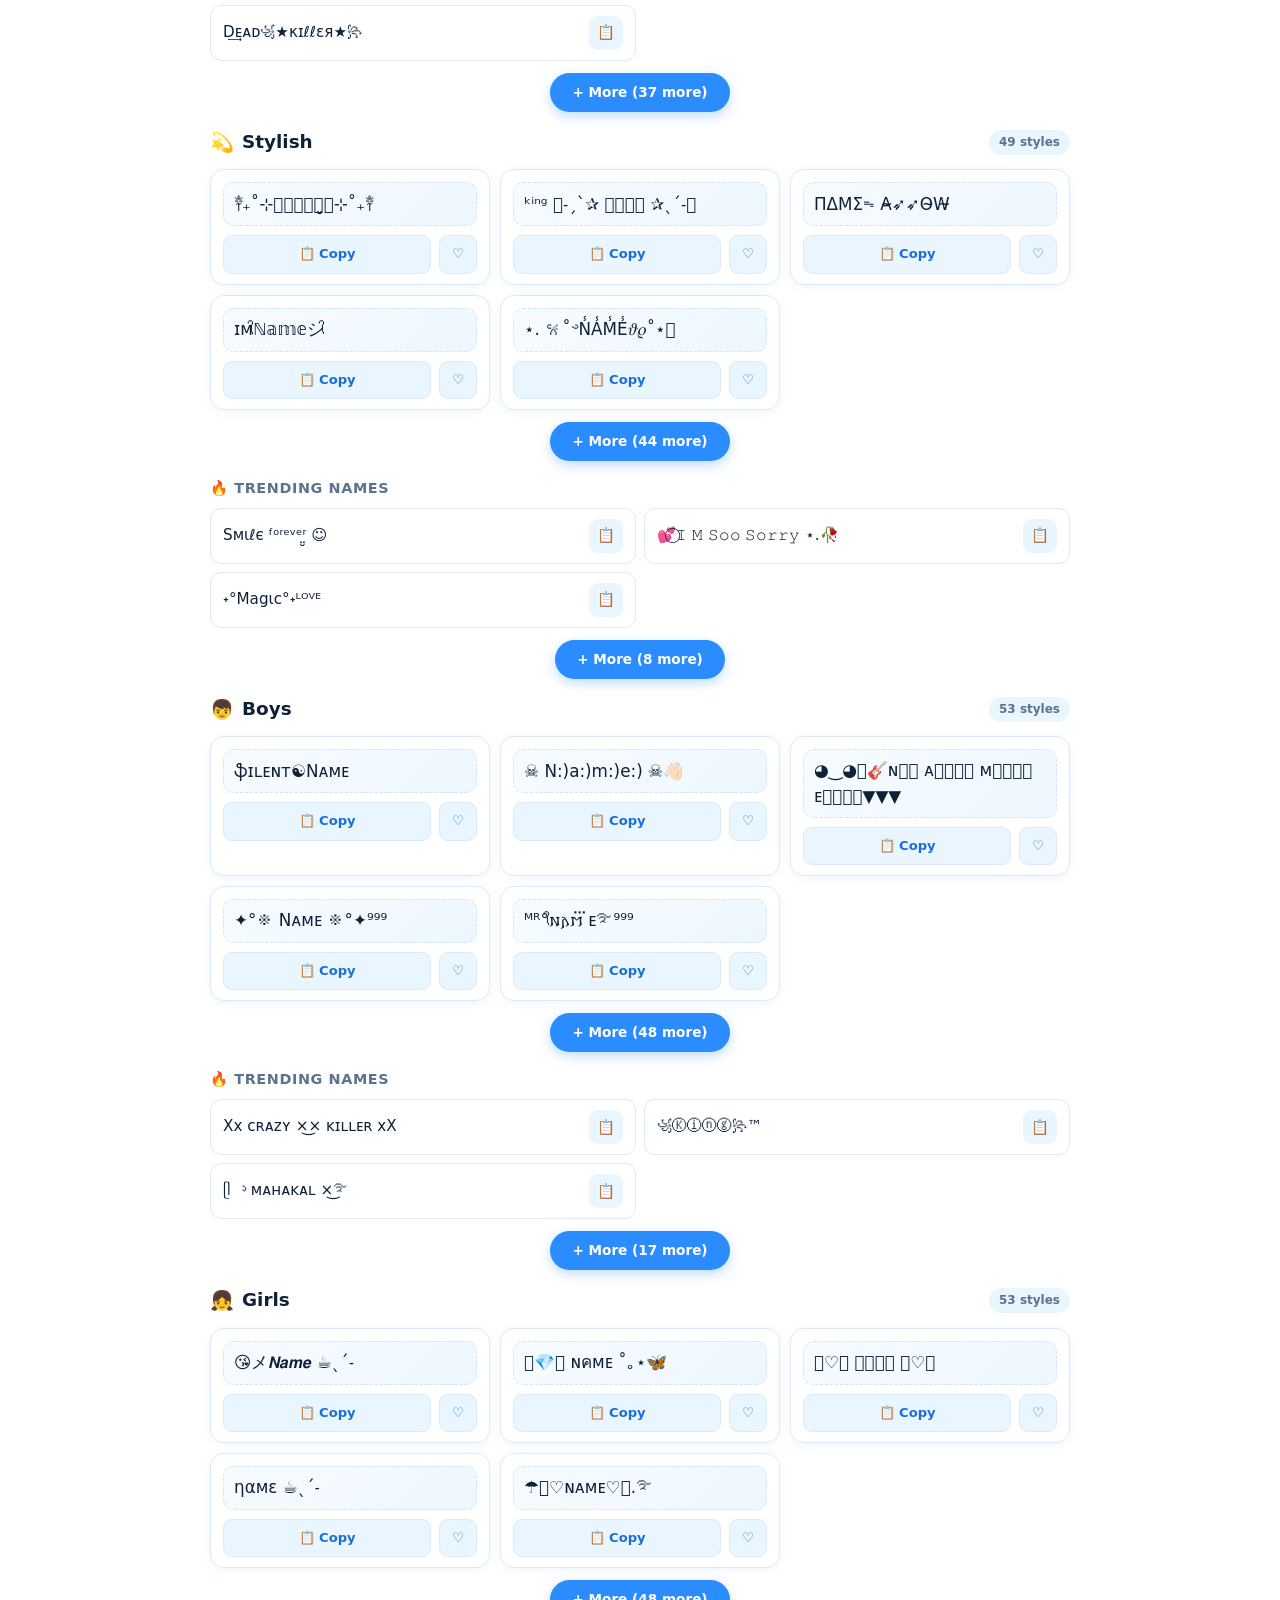
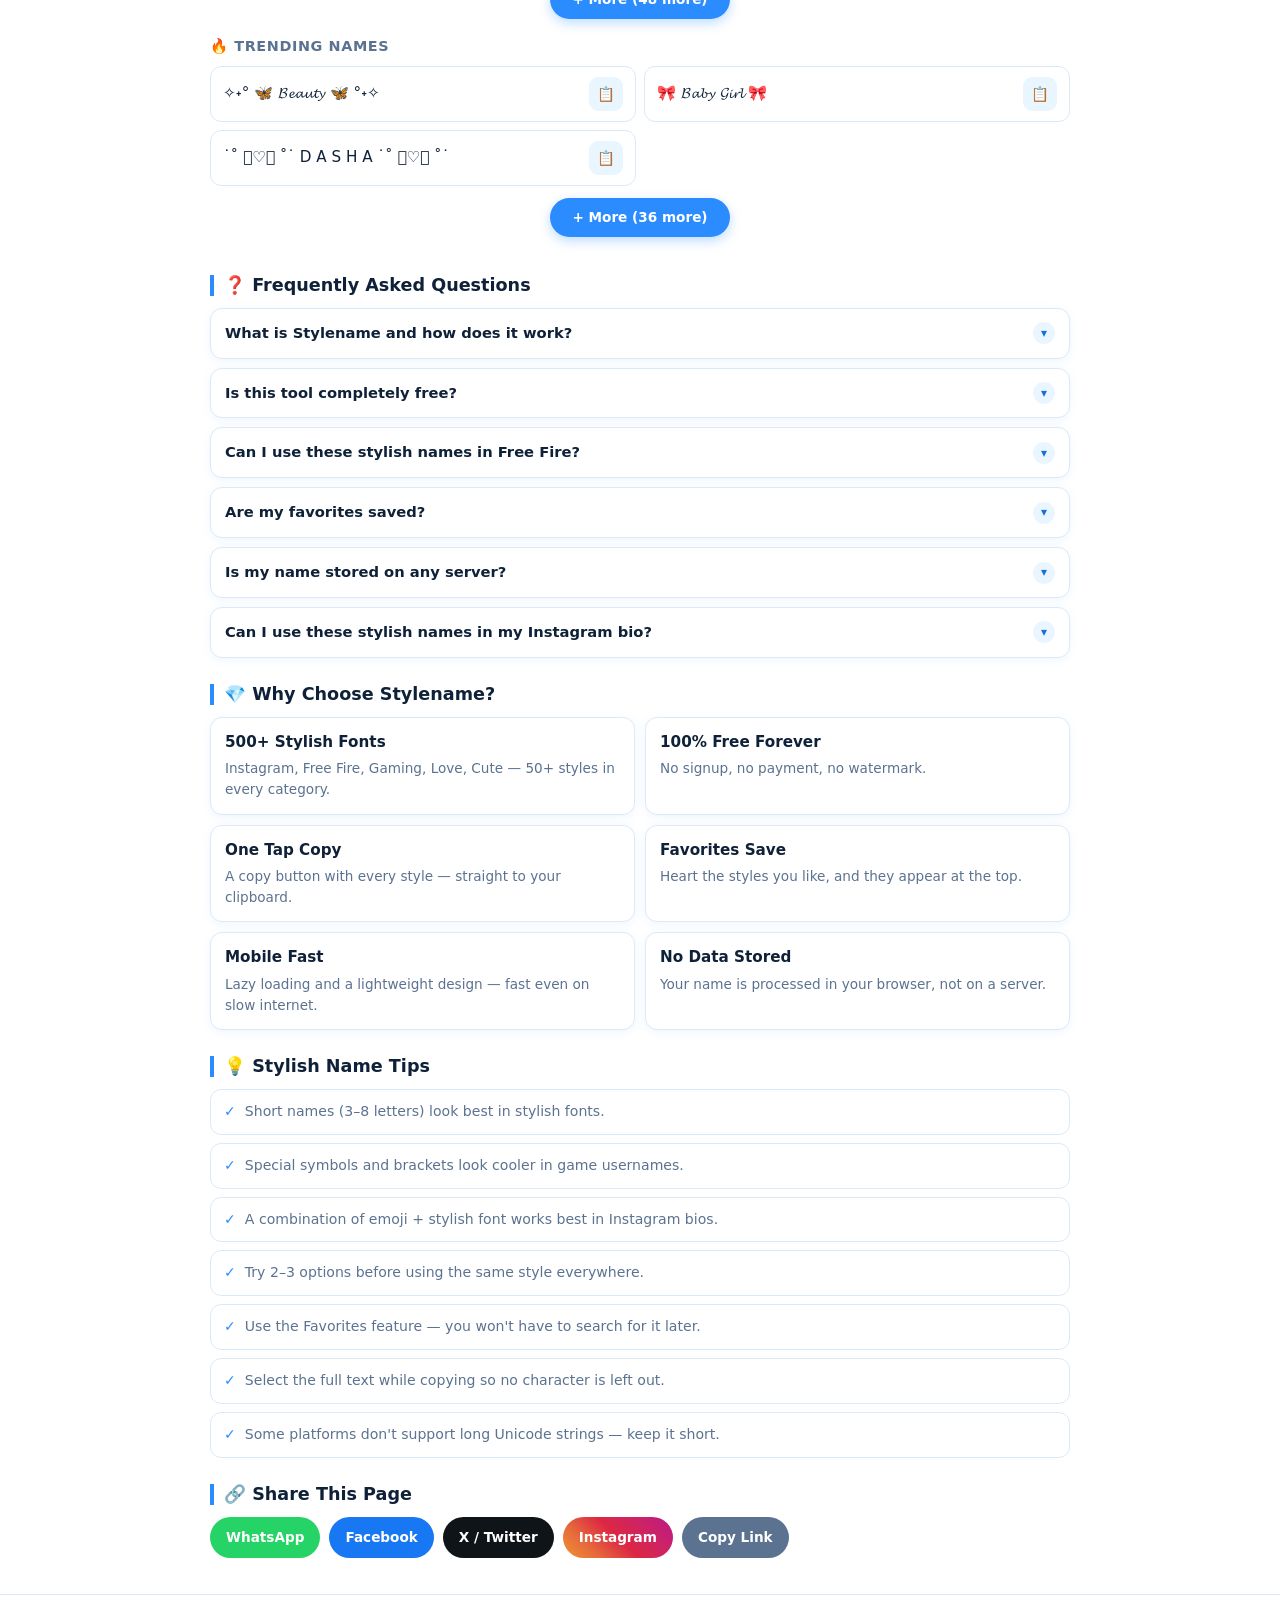
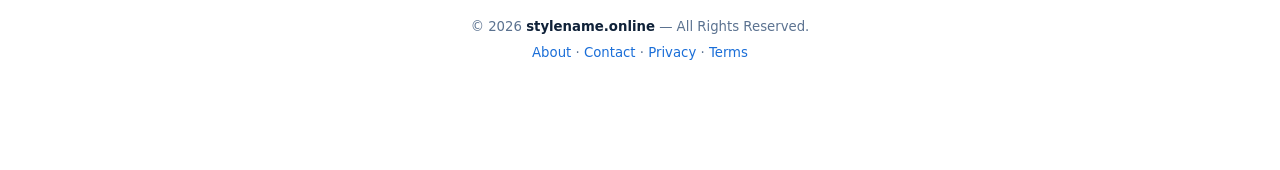
==== commit 8af8eb30: "Update index.html" ====
--- a/index.html
+++ b/index.html
@@ -1,6 +1,7 @@
 <!DOCTYPE html>
 <html lang="en">
 <head>
+ <meta name="google-site-verification" content="-A2TM0O0LLWwvQS19-L1hu9vv6zQWv598u8ltBG8pI8">
 <meta charset="UTF-8">
 <meta name="viewport" content="width=device-width, initial-scale=1, viewport-fit=cover">
 <title>Stylename.online —😍 𖣿⊹Ⓖⓔⓝⓔⓡⓐⓣⓔ ꜱᴛʏʟɪꜱʜ Ⓝⓘⓒⓚⓝⓐⓜⓔⓢ࿐</title>
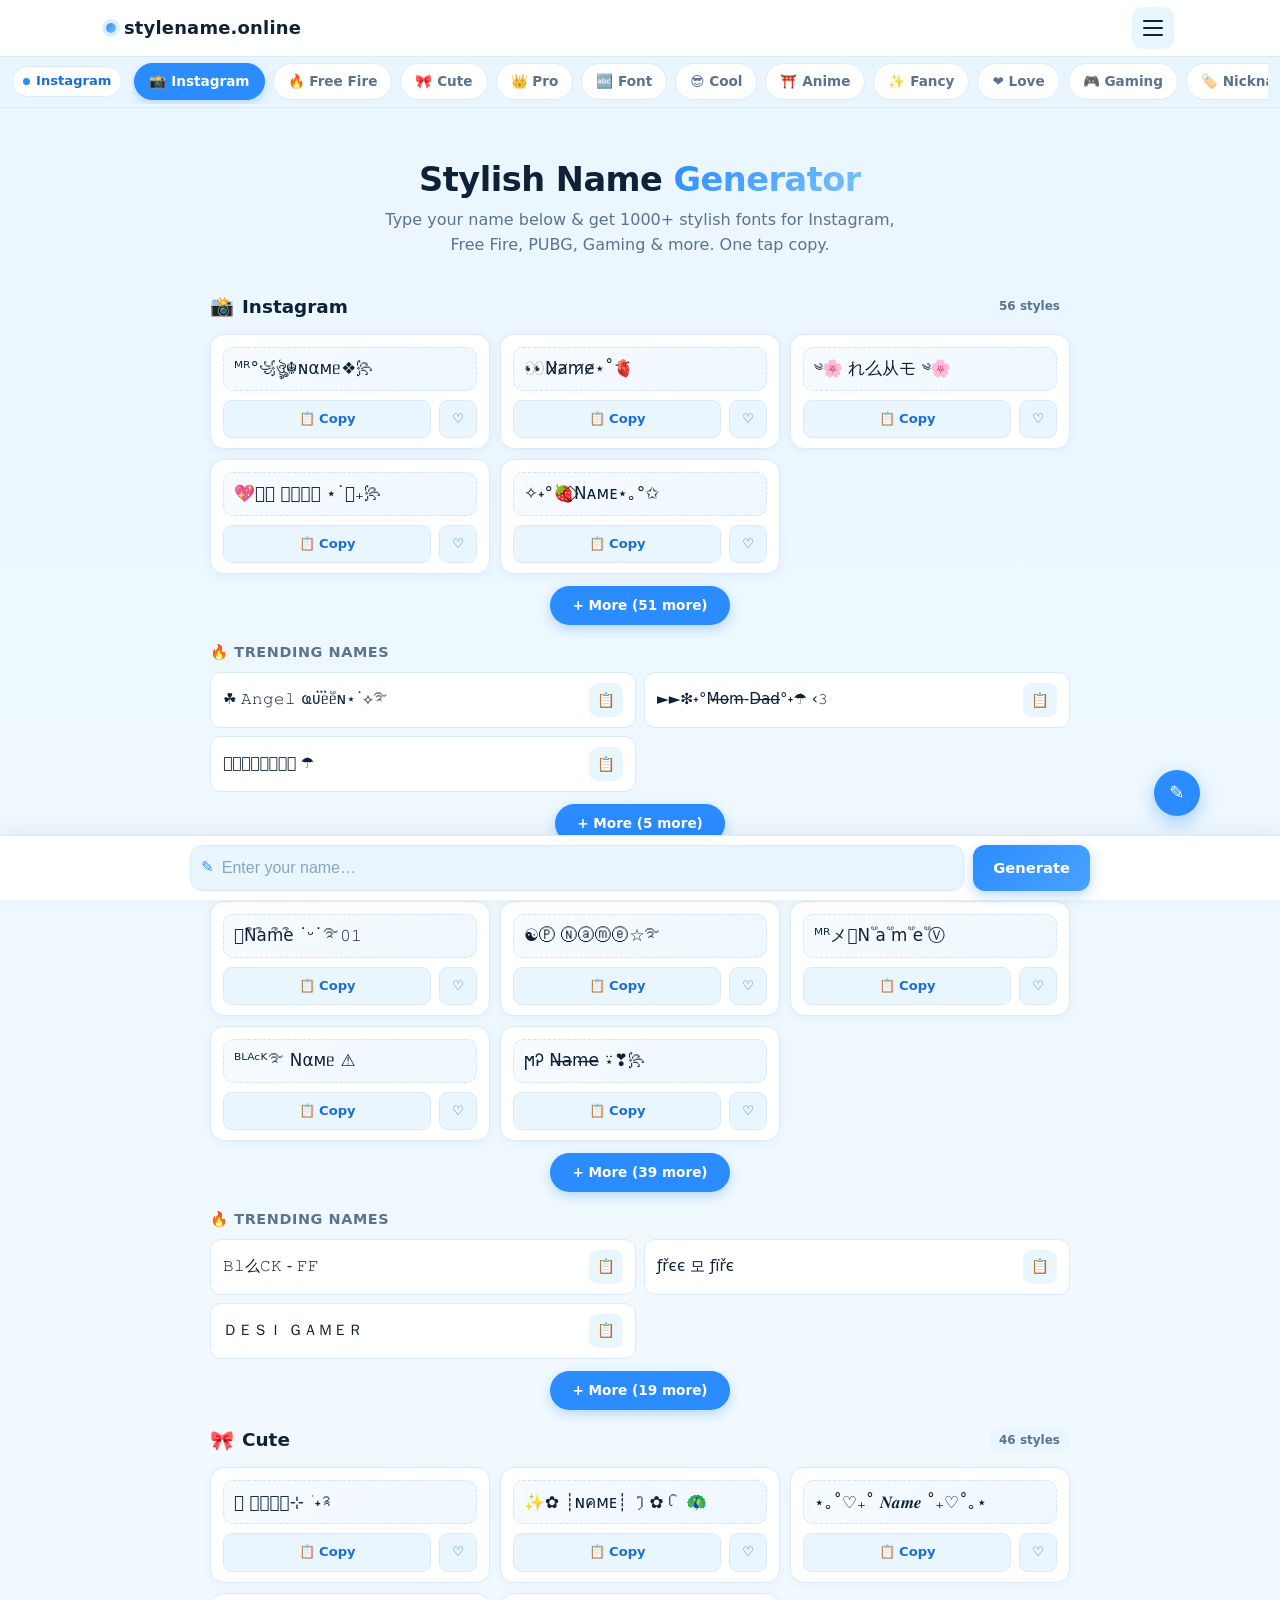
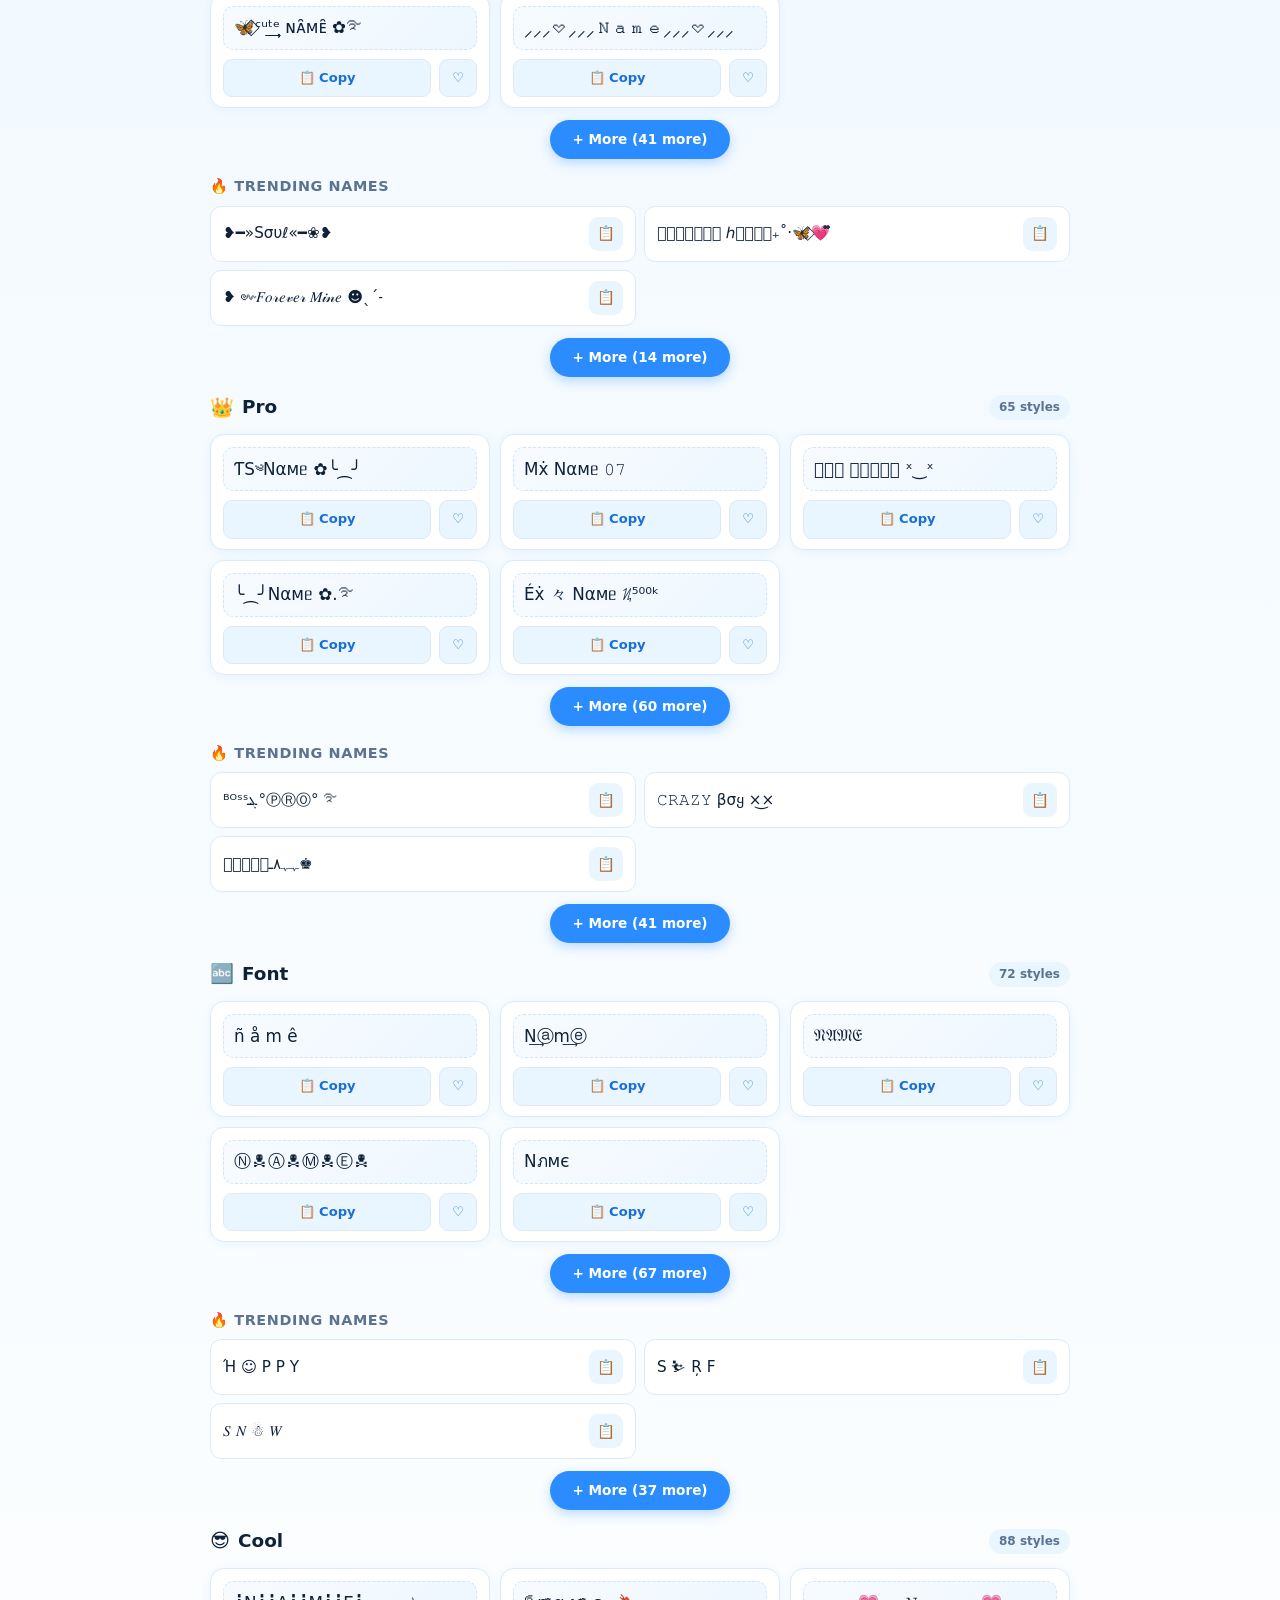
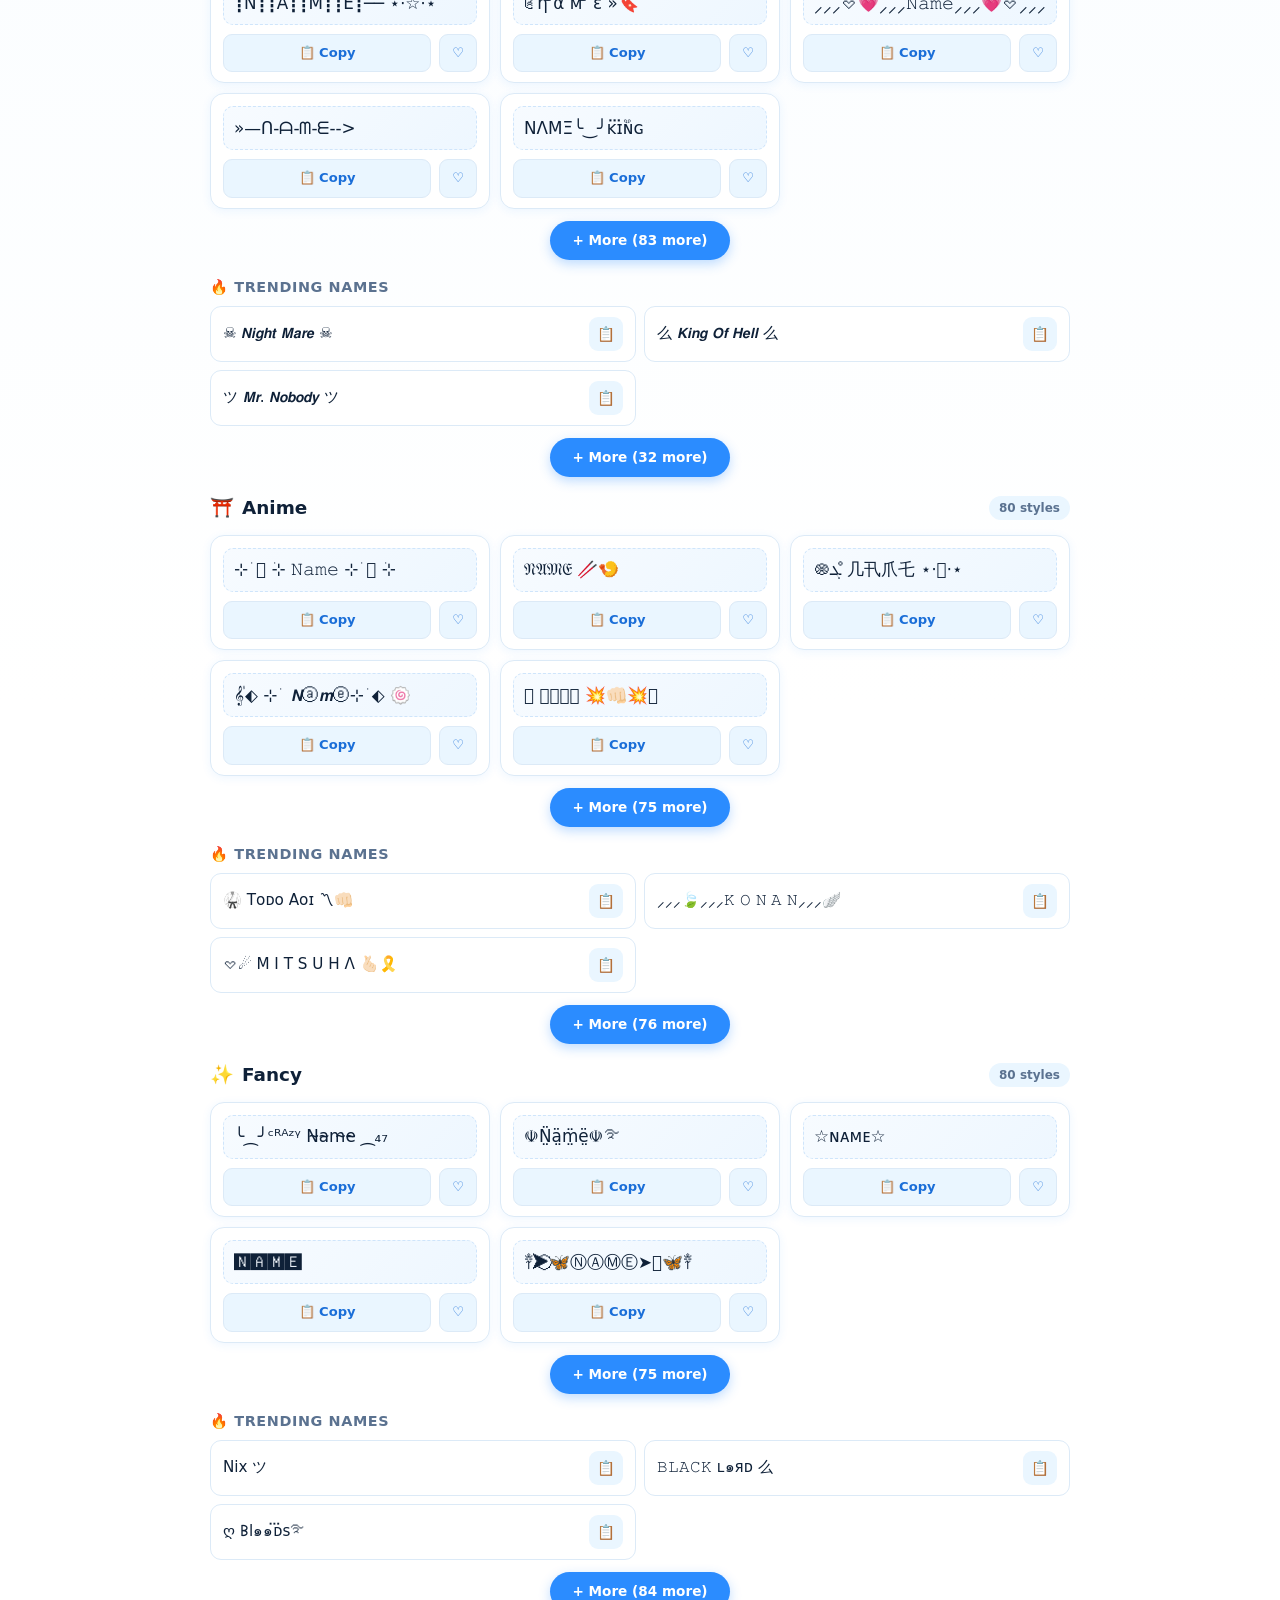
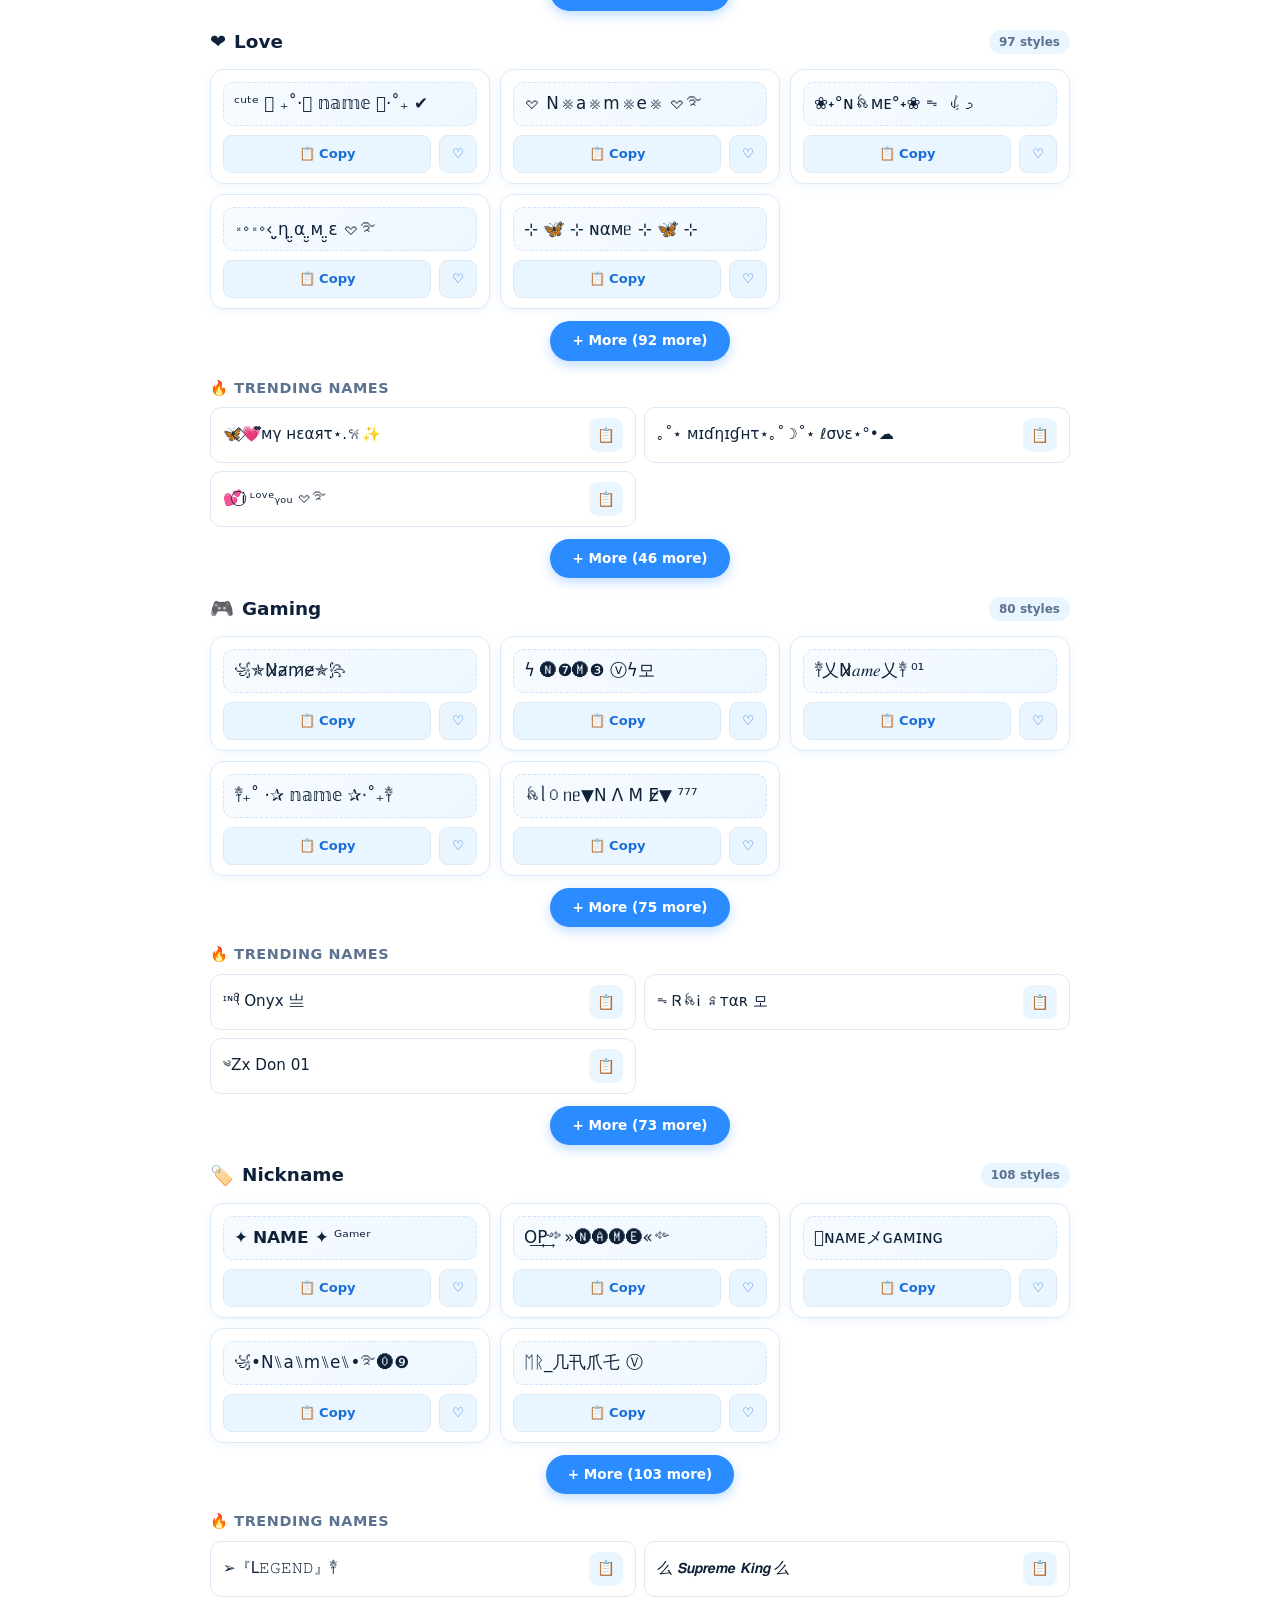
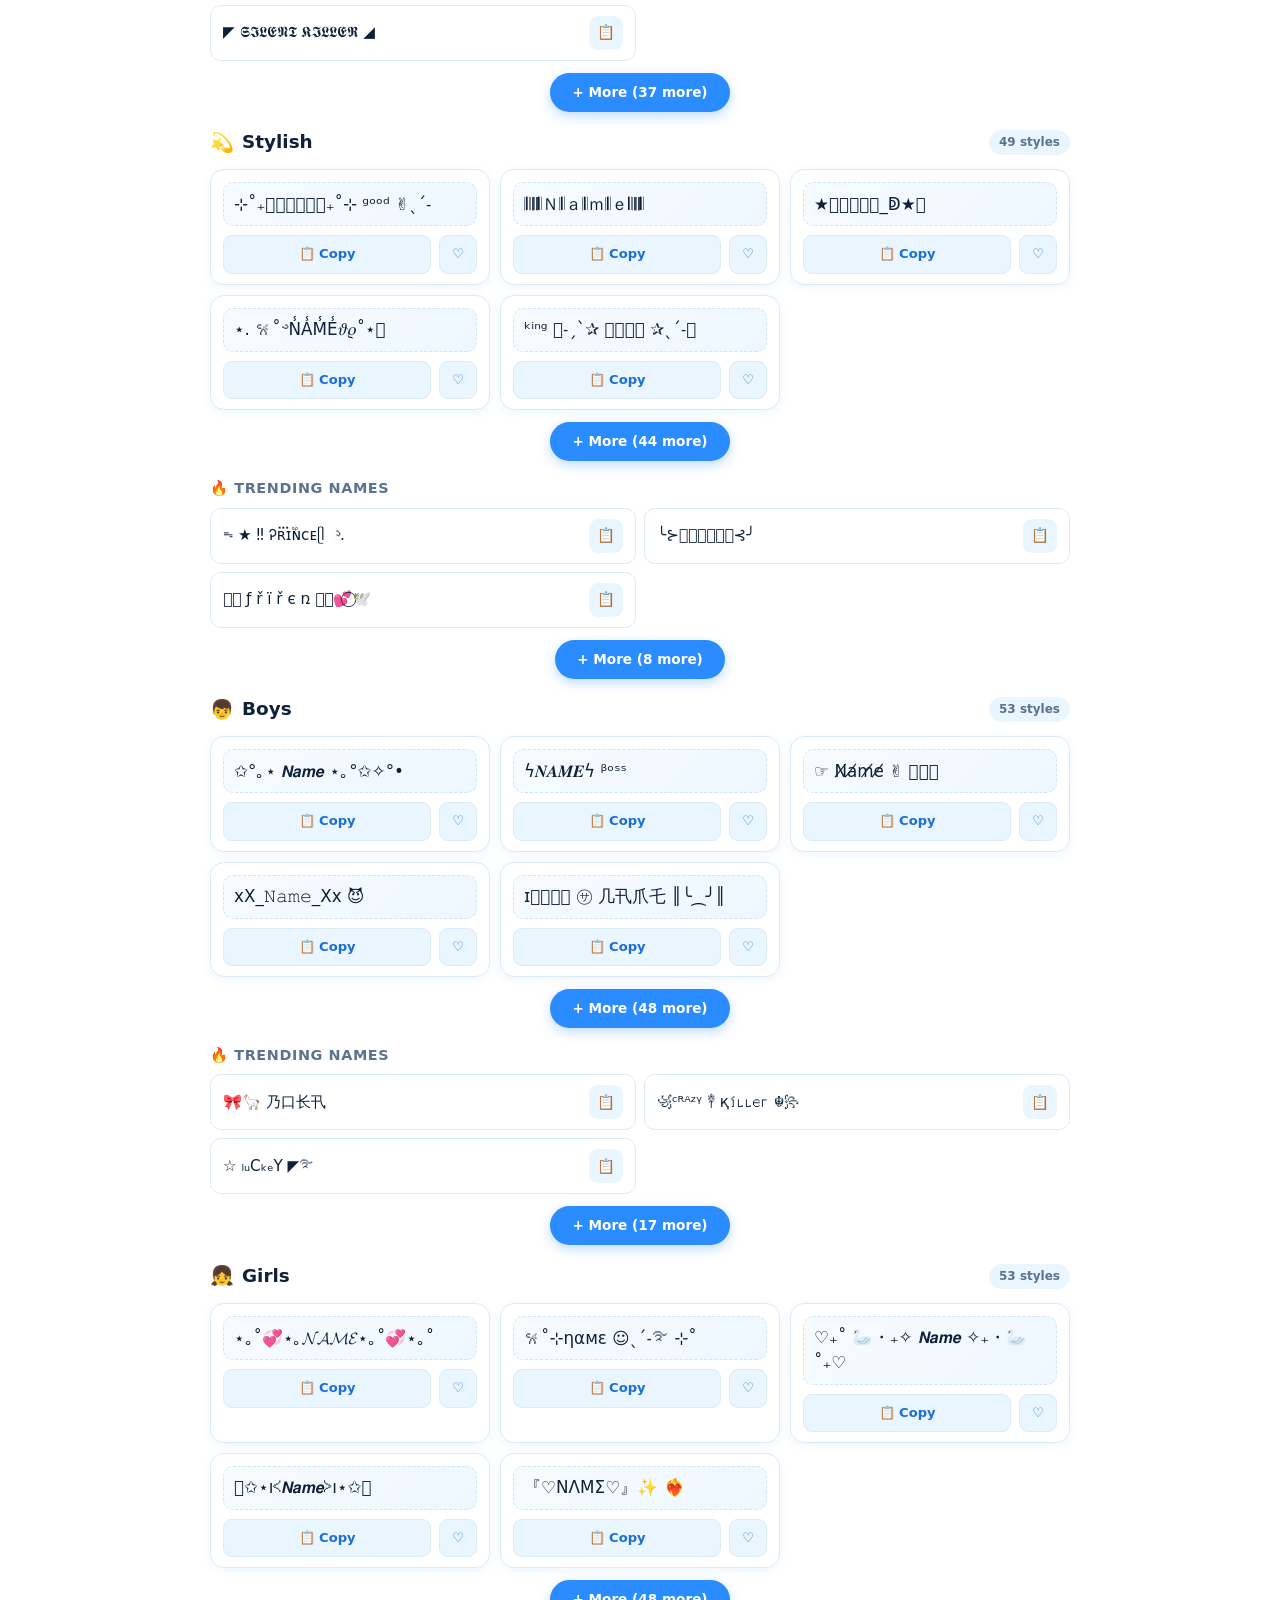
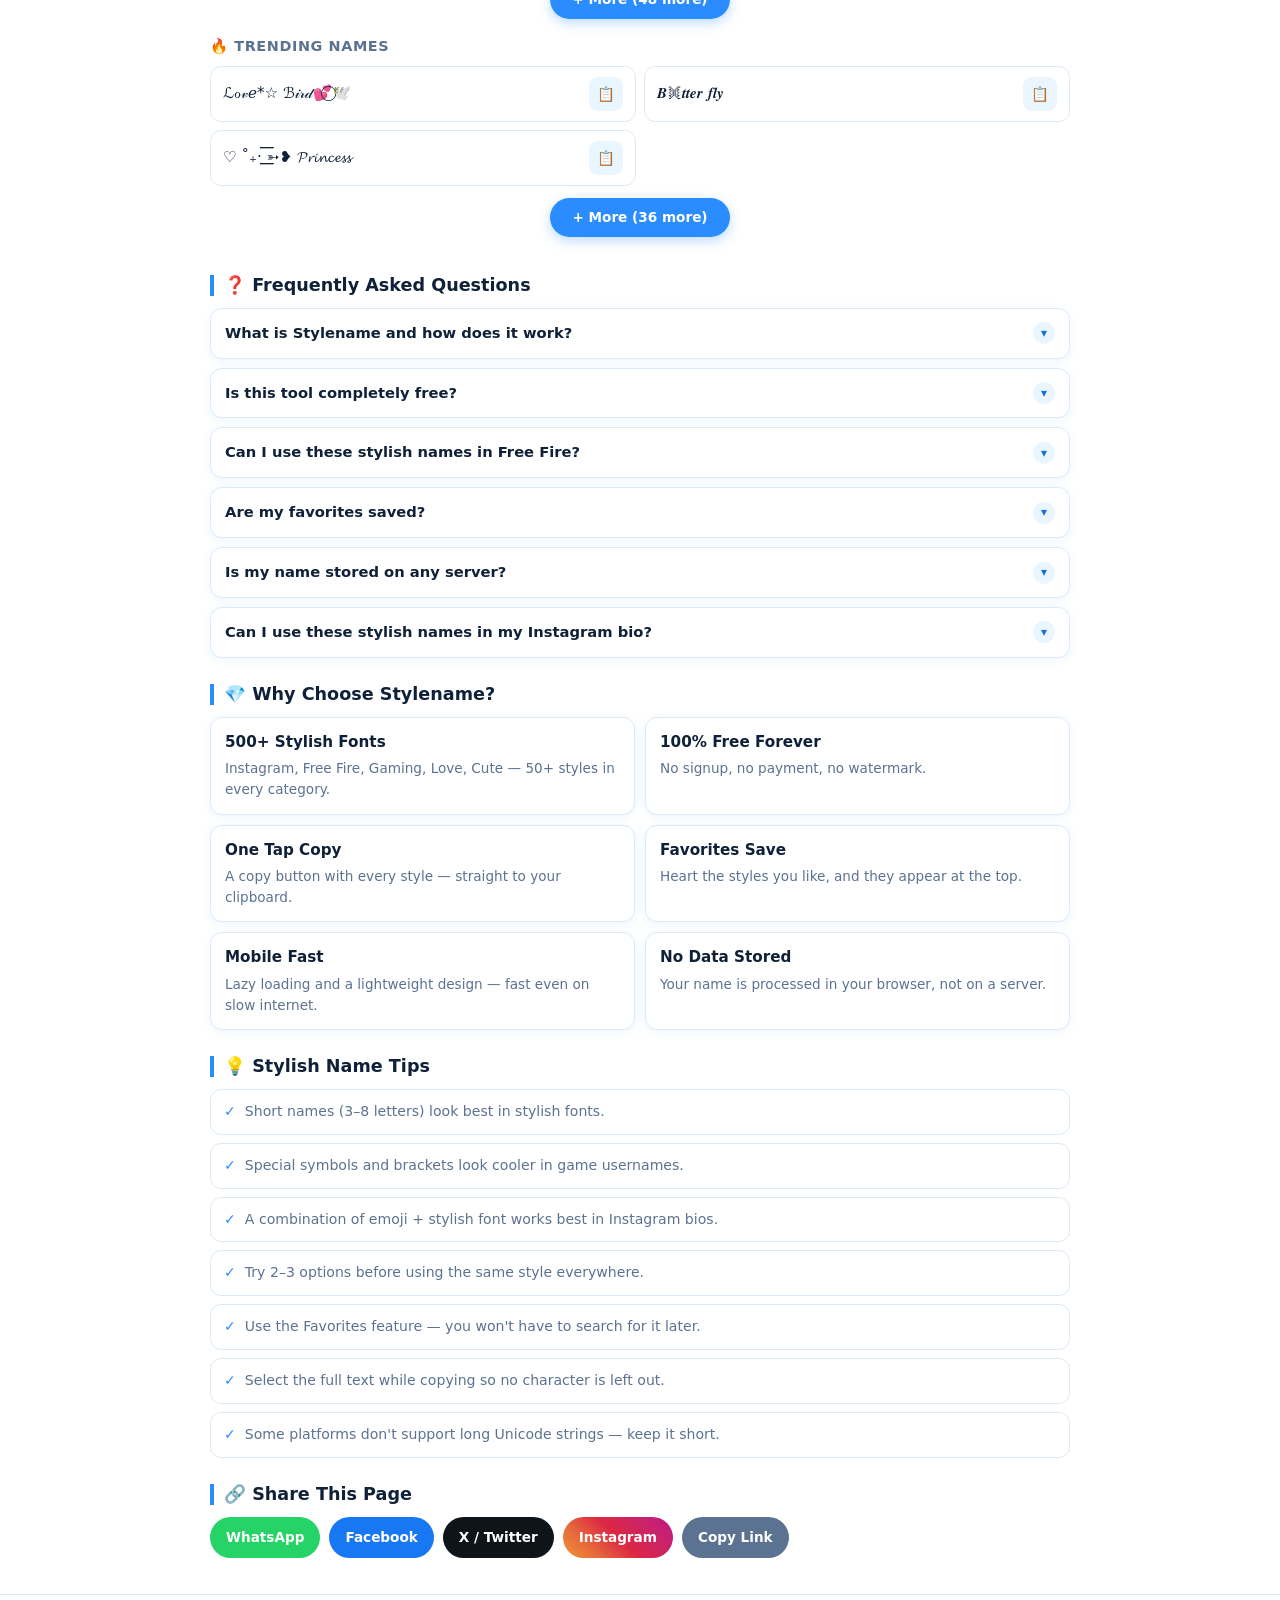
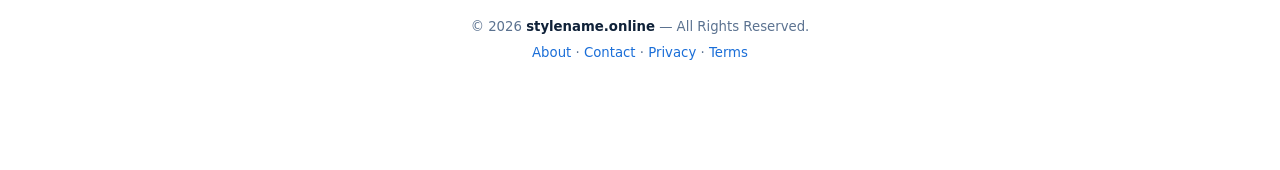
==== commit 7acbcf4c: "Update index.html" ====
--- a/index.html
+++ b/index.html
@@ -16,6 +16,8 @@
 <meta property="og:description" content="Create Unlimited stylish names for Instagram, Free Fire & gaming. One tap copy.">
 <meta property="og:url" content="https://stylename.online/">
 <meta name="twitter:card" content="summary_large_image">
+ <link rel="icon" type="image/png" href="favicon.png">
+<link rel="apple-touch-icon" href="favicon.png">
 
 <link rel="stylesheet" href="style.css">
 </head>
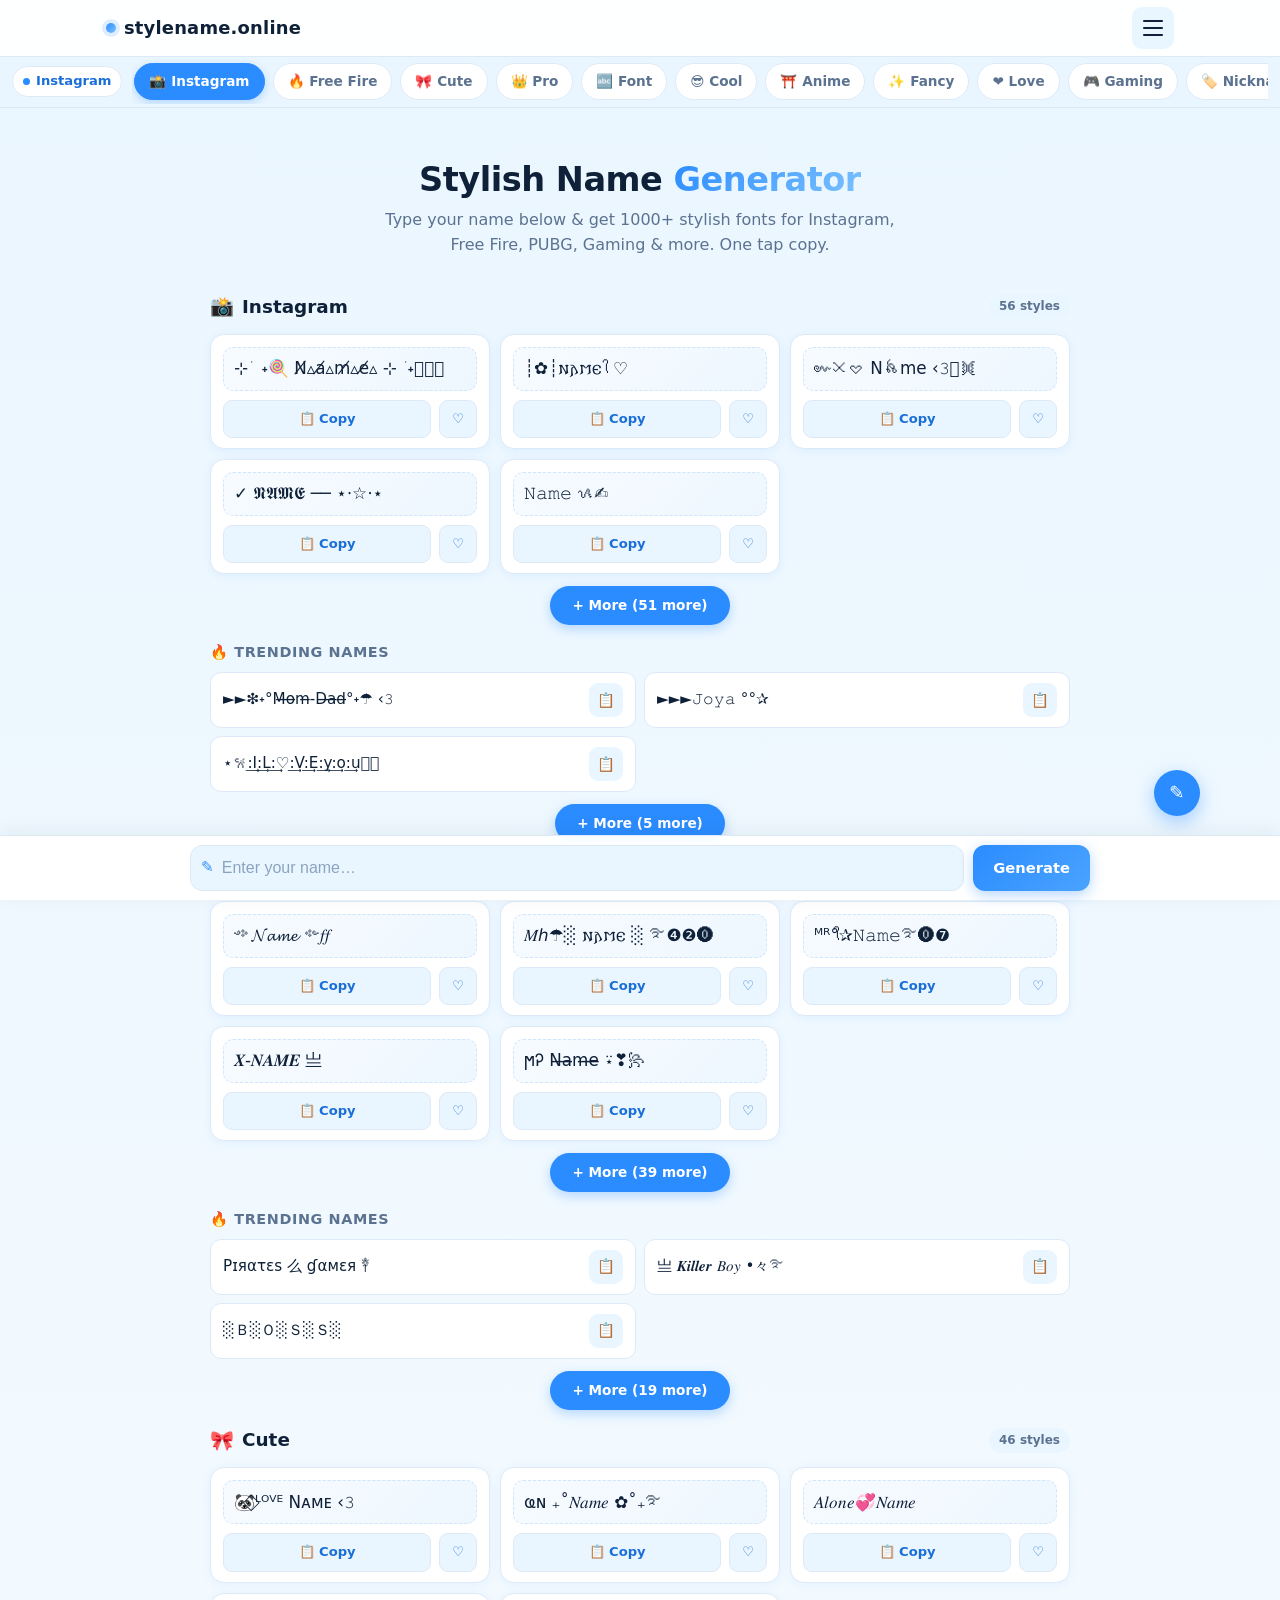
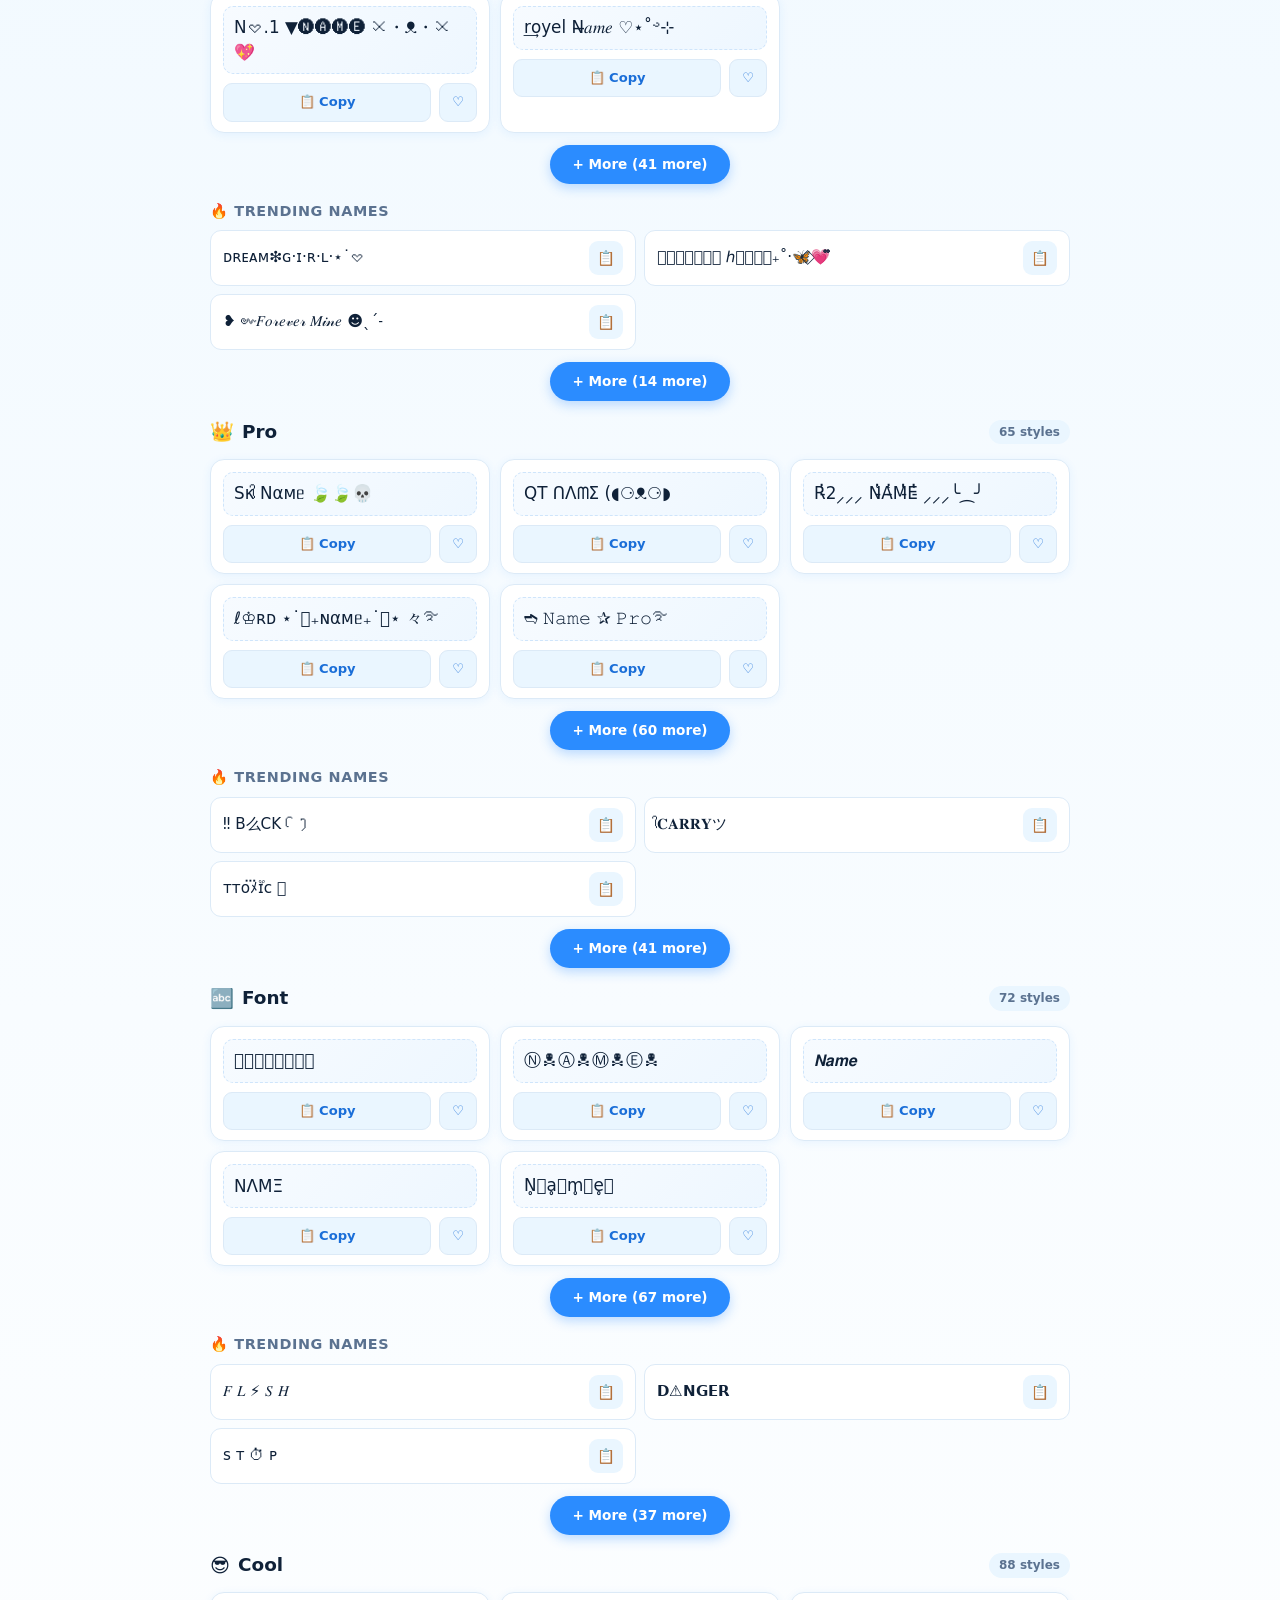
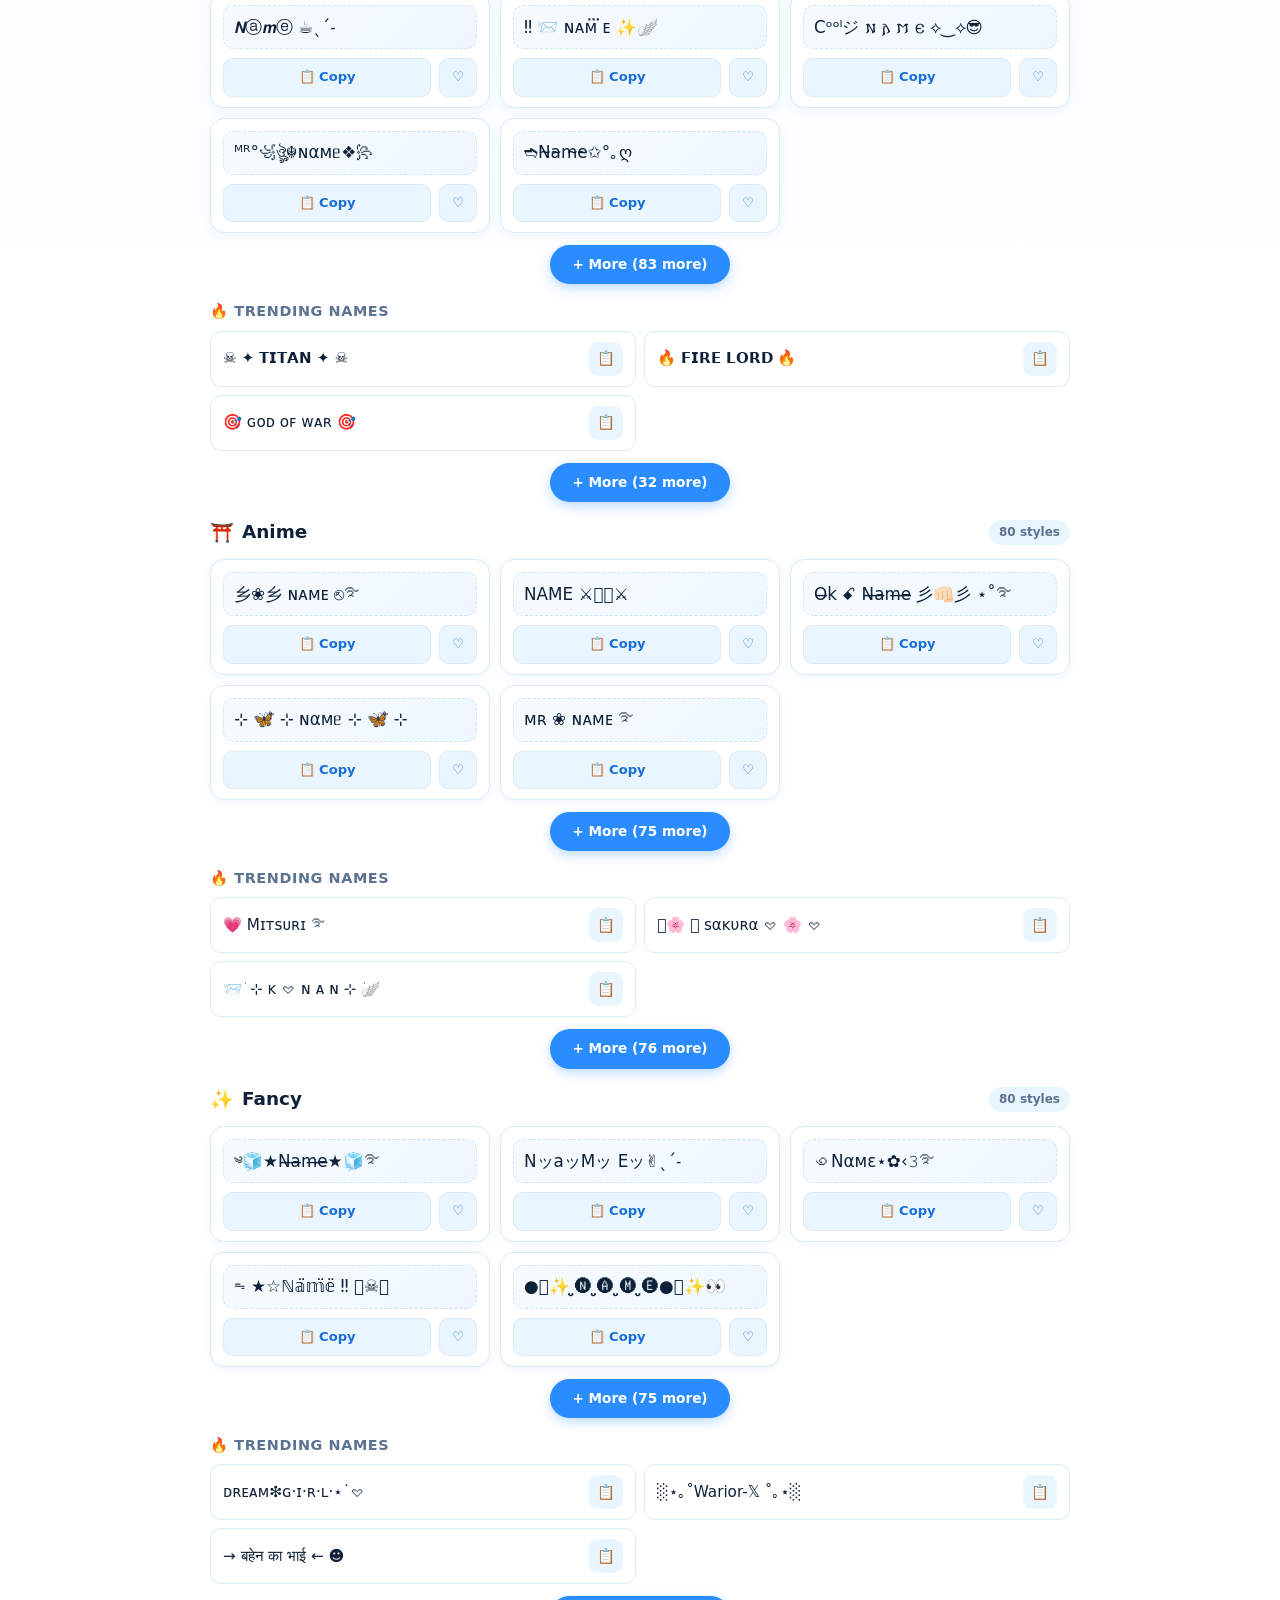
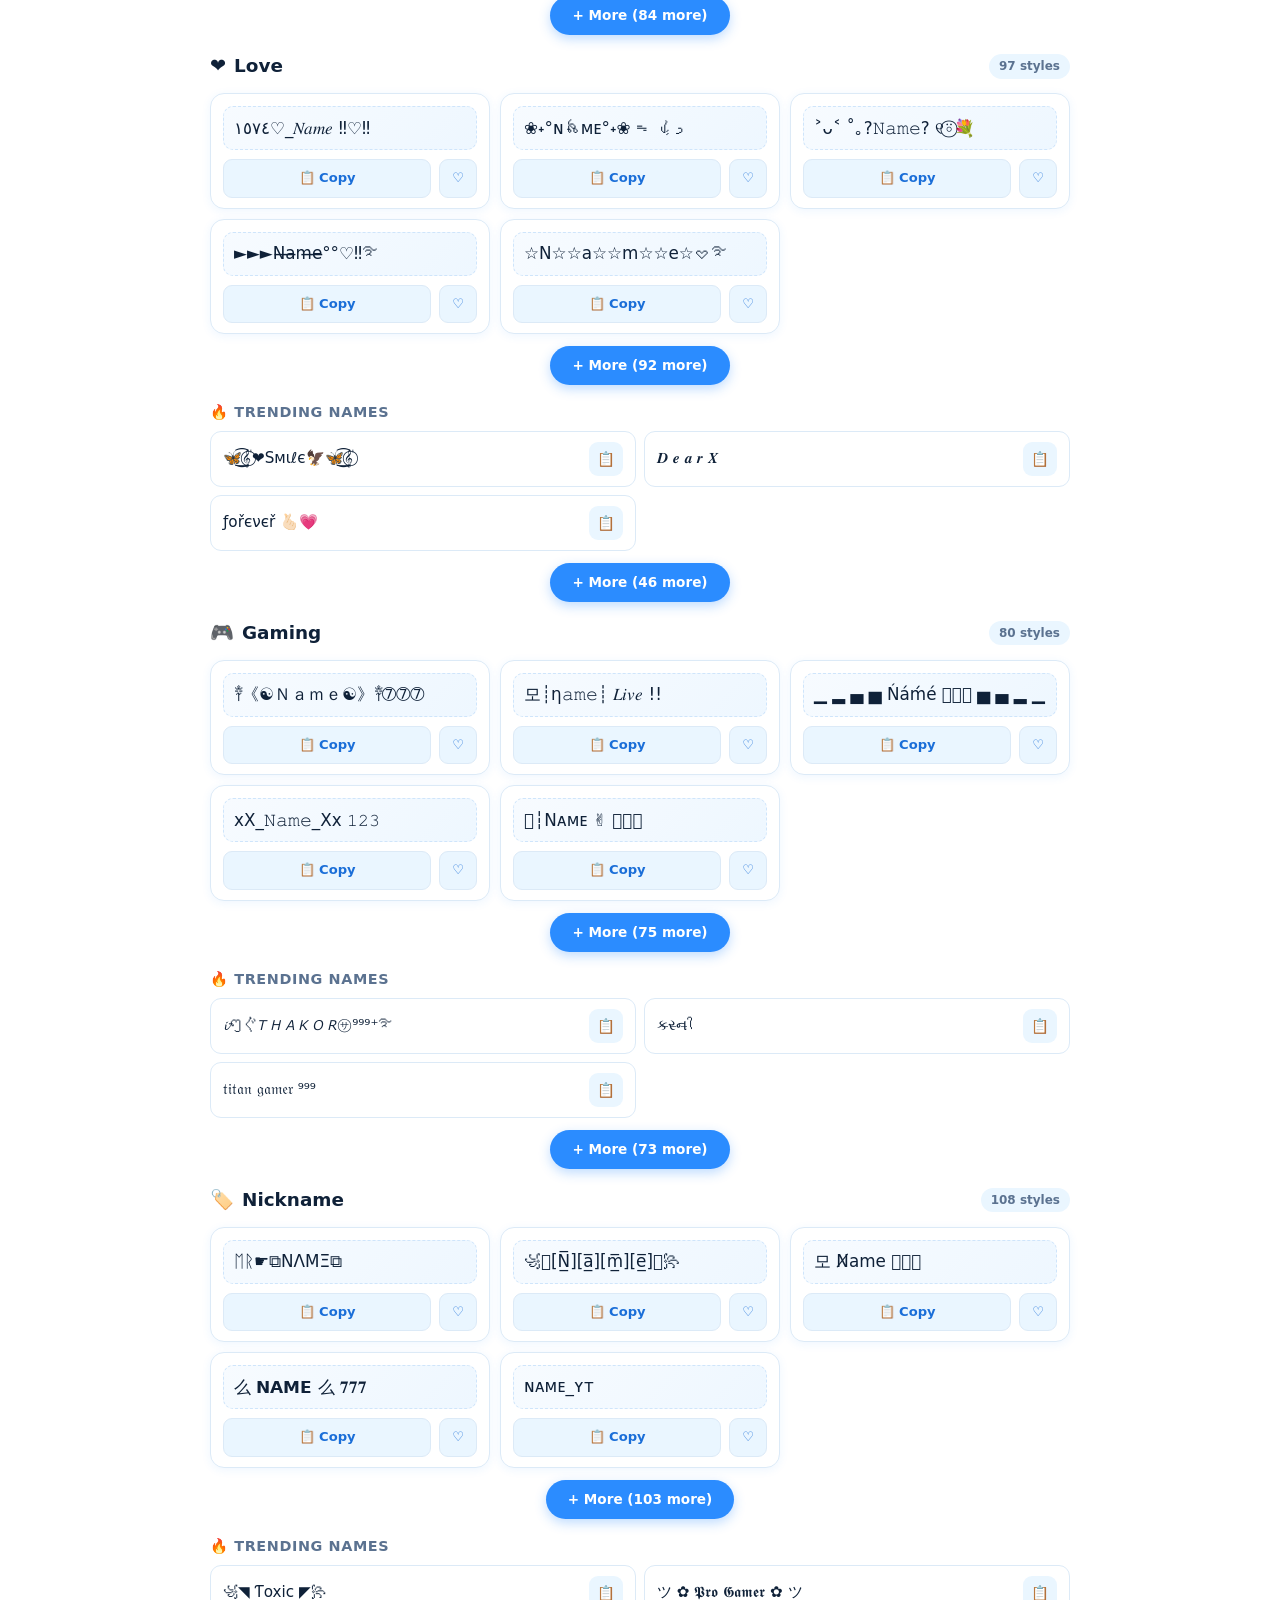
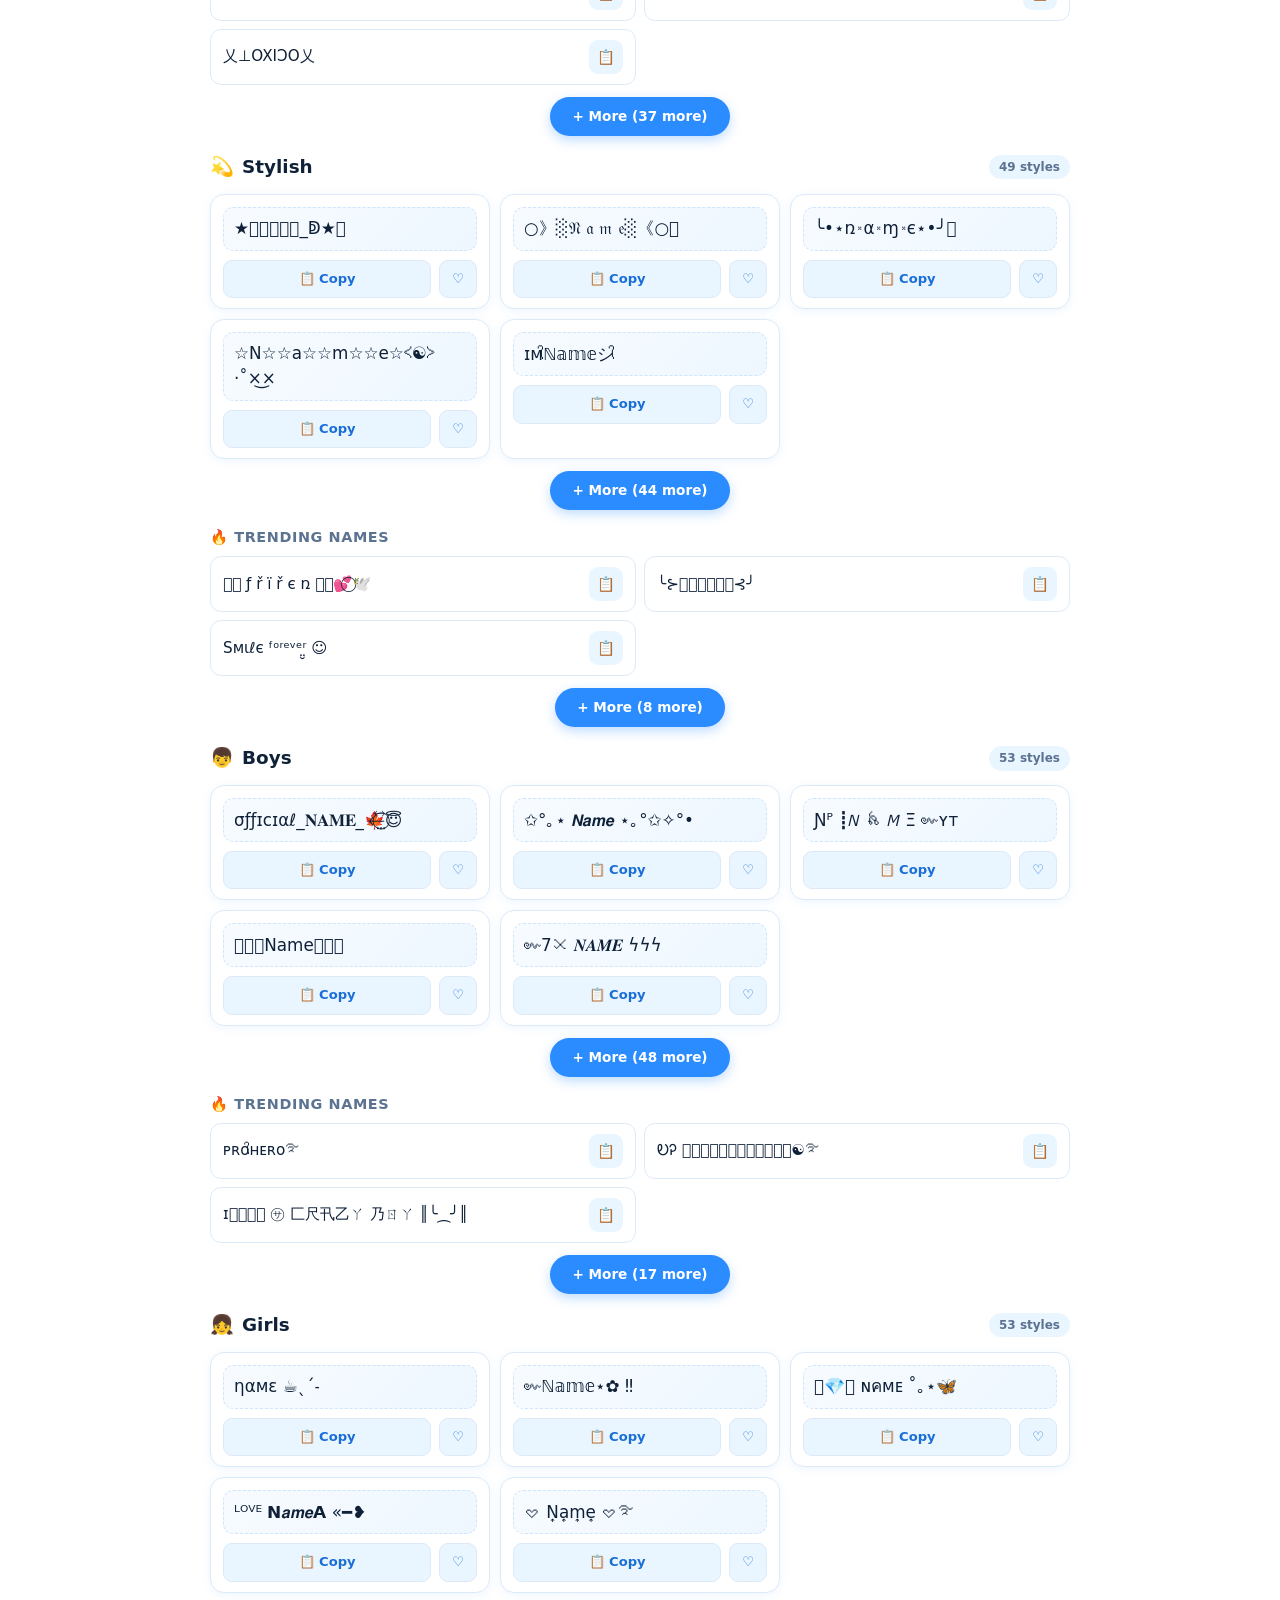
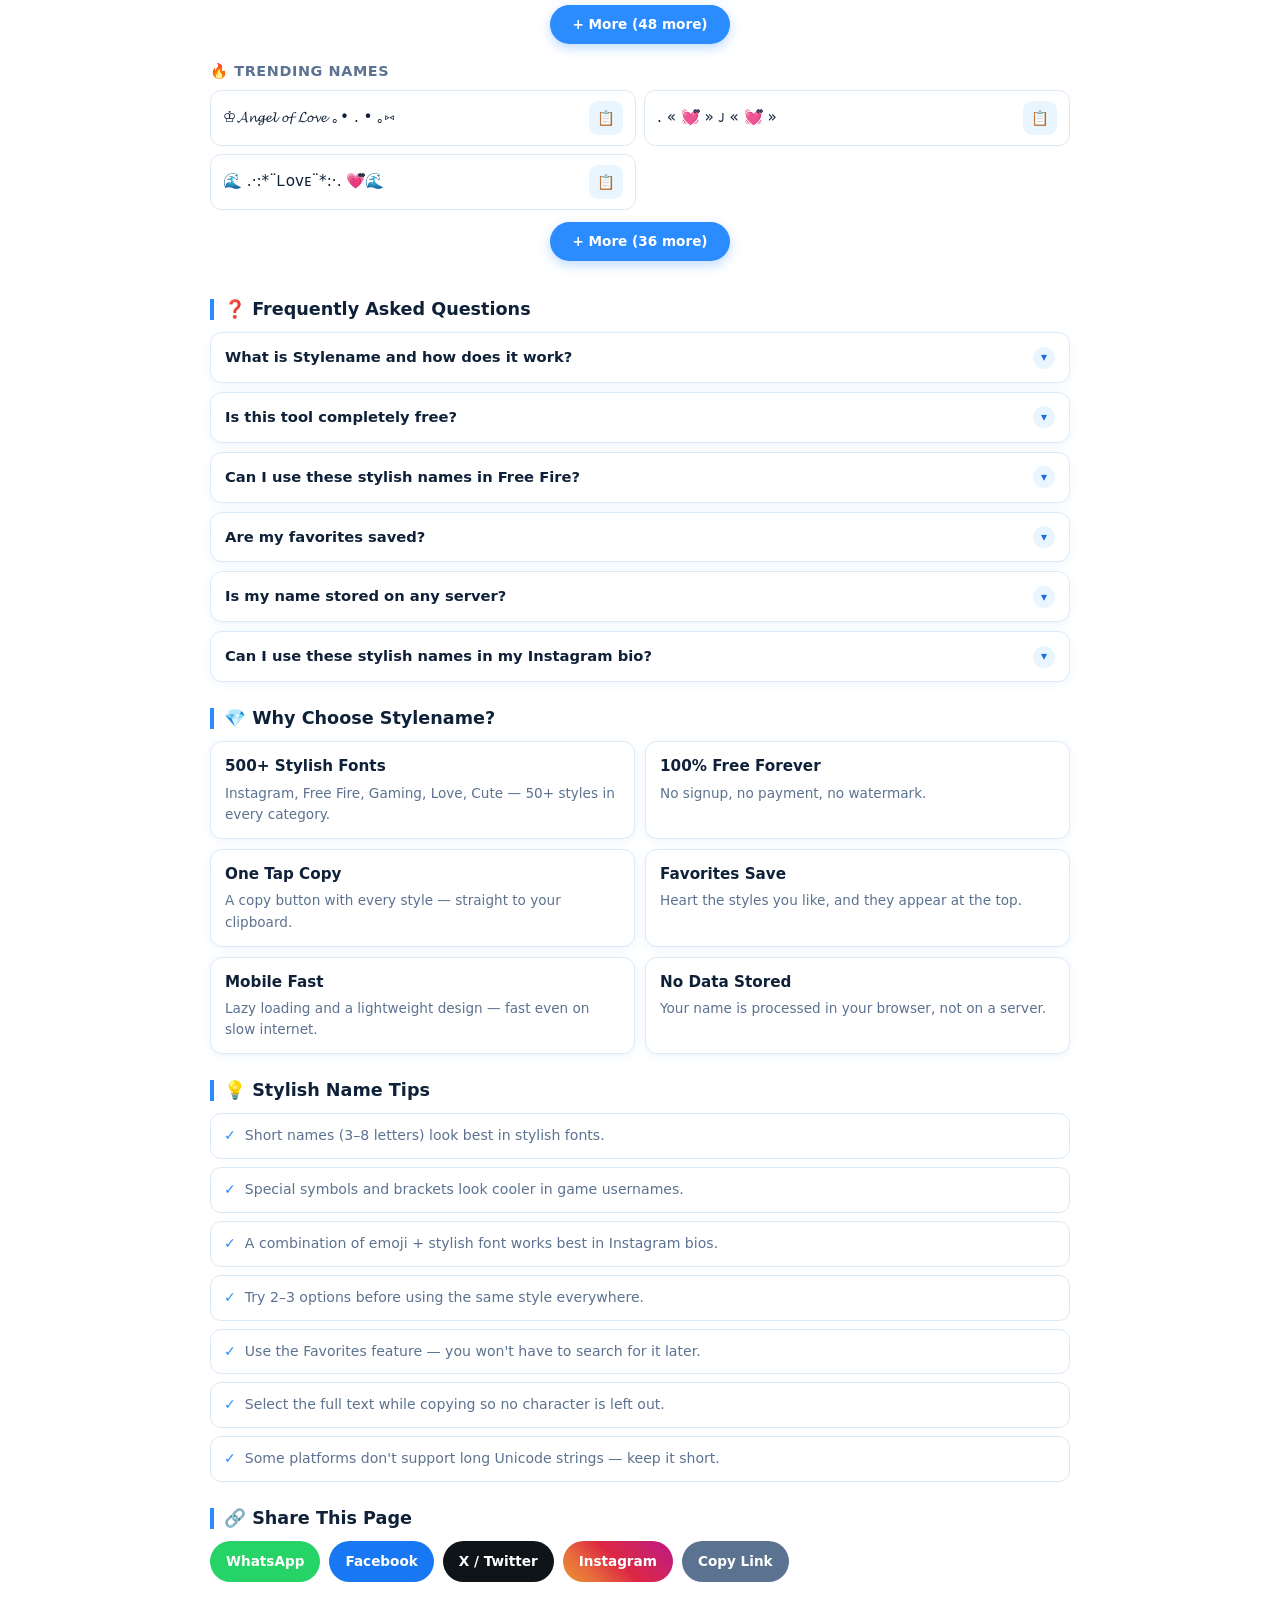
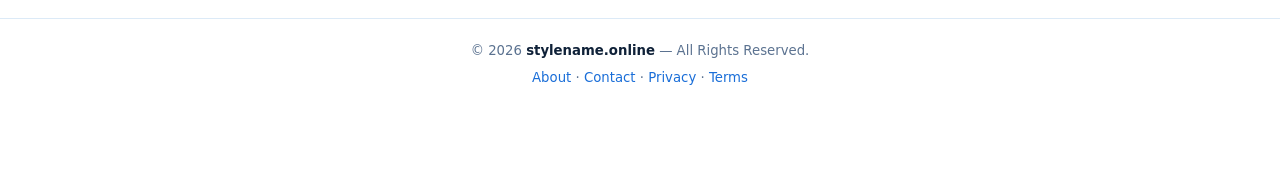
==== commit 6c098660: "Update index.html" ====
--- a/index.html
+++ b/index.html
@@ -16,7 +16,7 @@
 <meta property="og:description" content="Create Unlimited stylish names for Instagram, Free Fire & gaming. One tap copy.">
 <meta property="og:url" content="https://stylename.online/">
 <meta name="twitter:card" content="summary_large_image">
- <link rel="icon" type="image/png" href="favicon.png">
+ <link rel="icon" type="image/png" href="favicon1.png">
 <link rel="apple-touch-icon" href="favicon.png">
 
 <link rel="stylesheet" href="style.css">
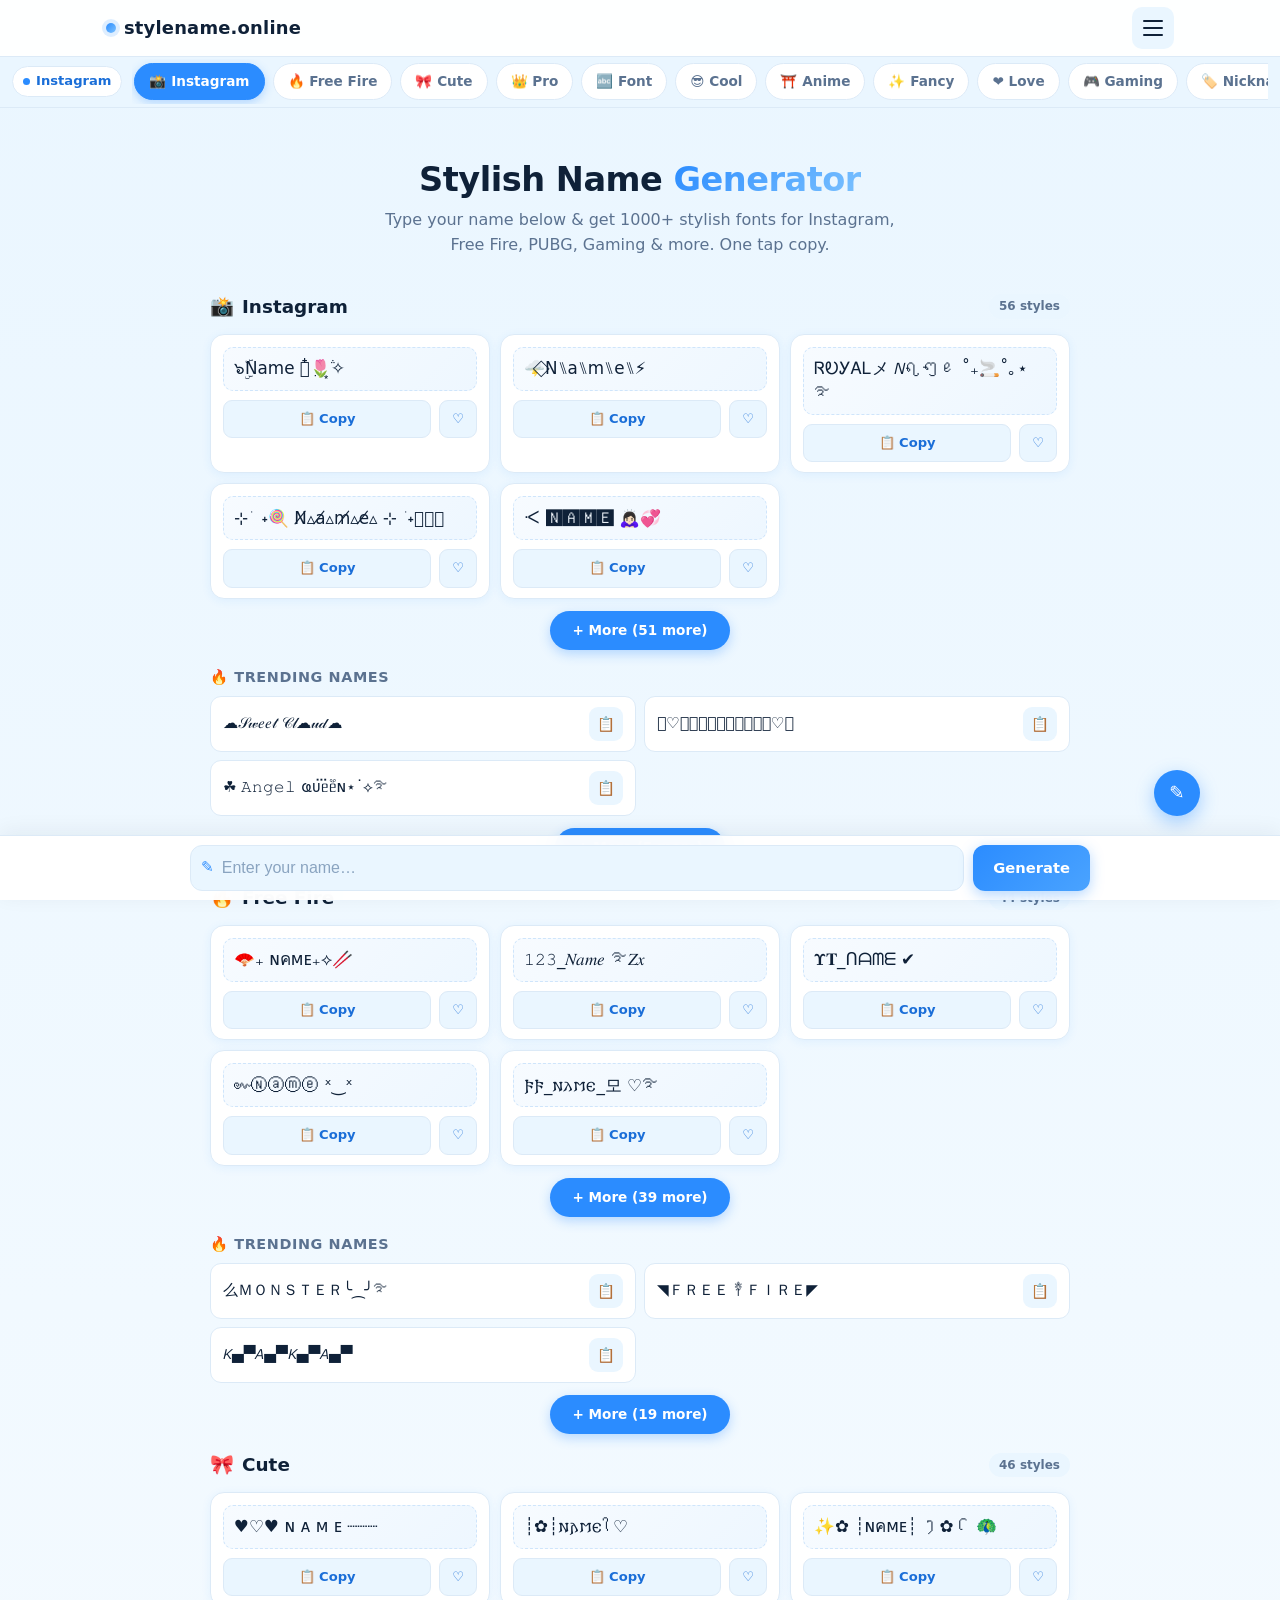
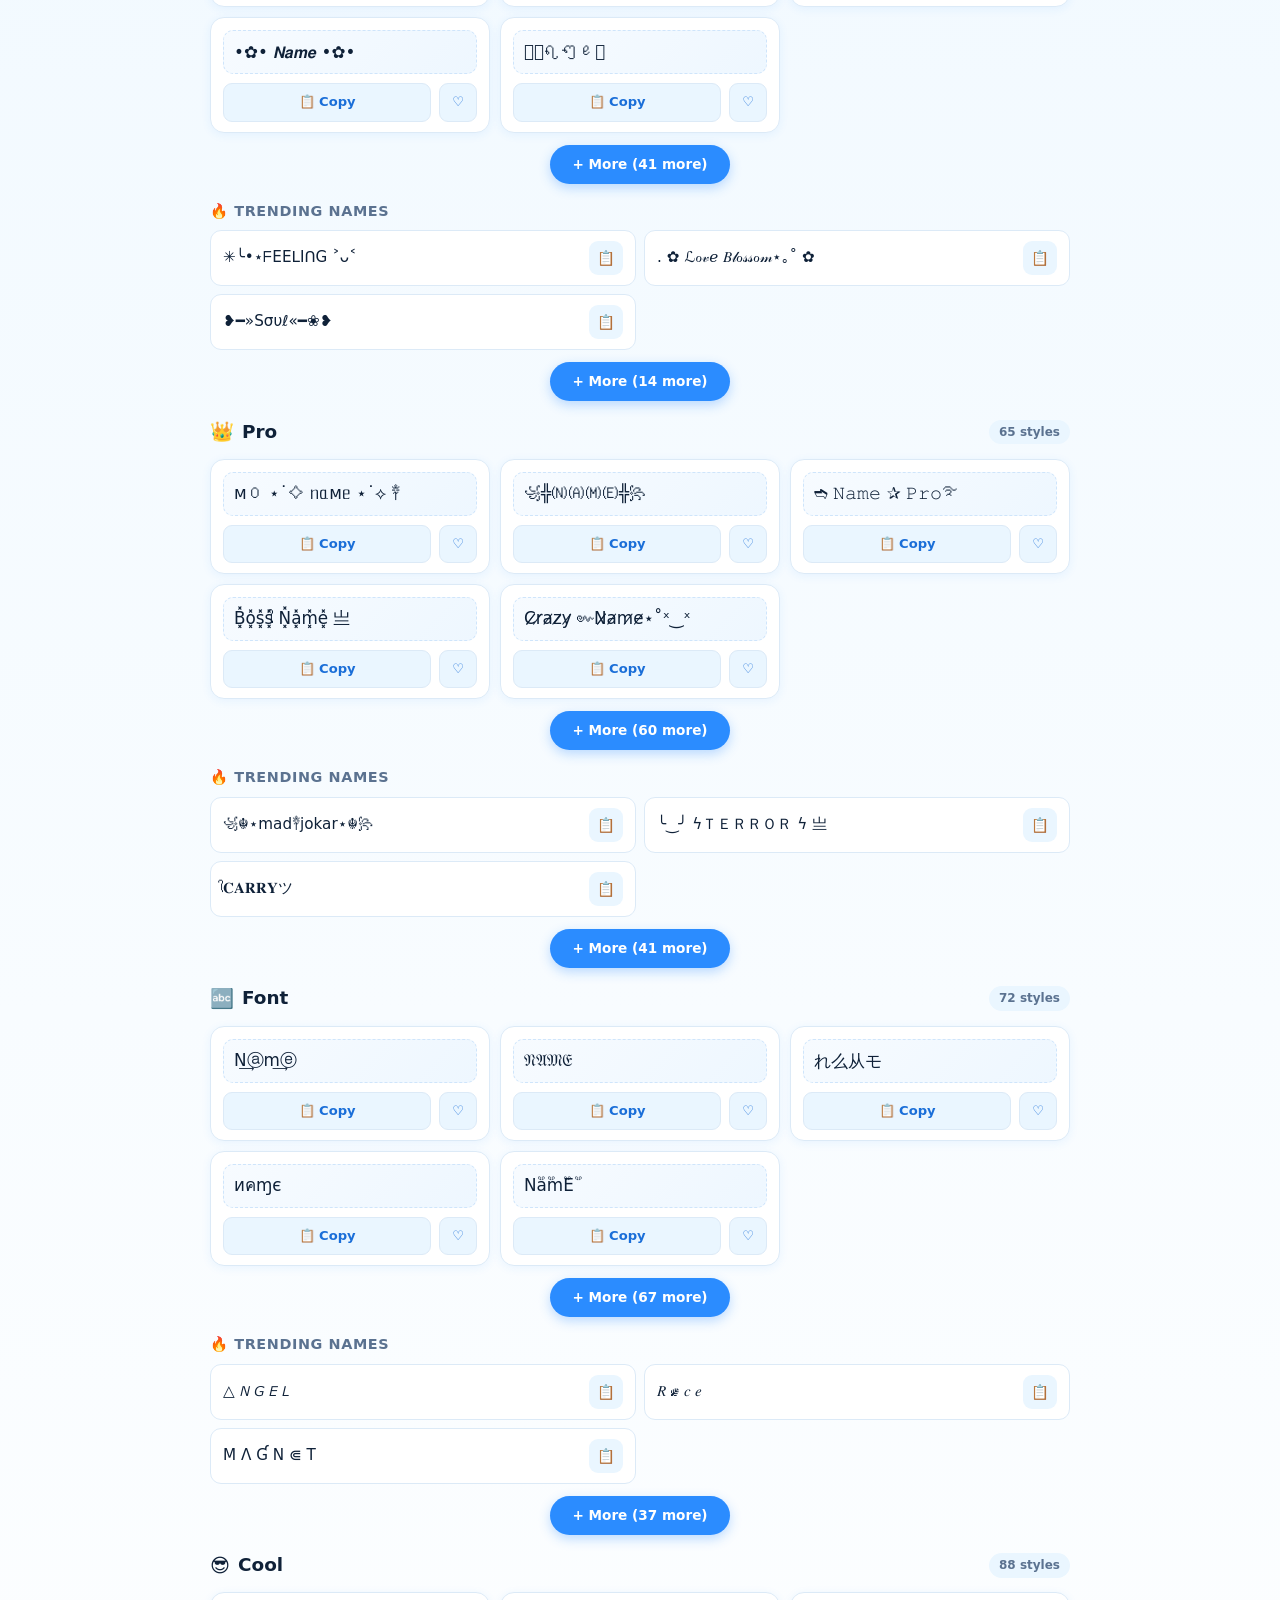
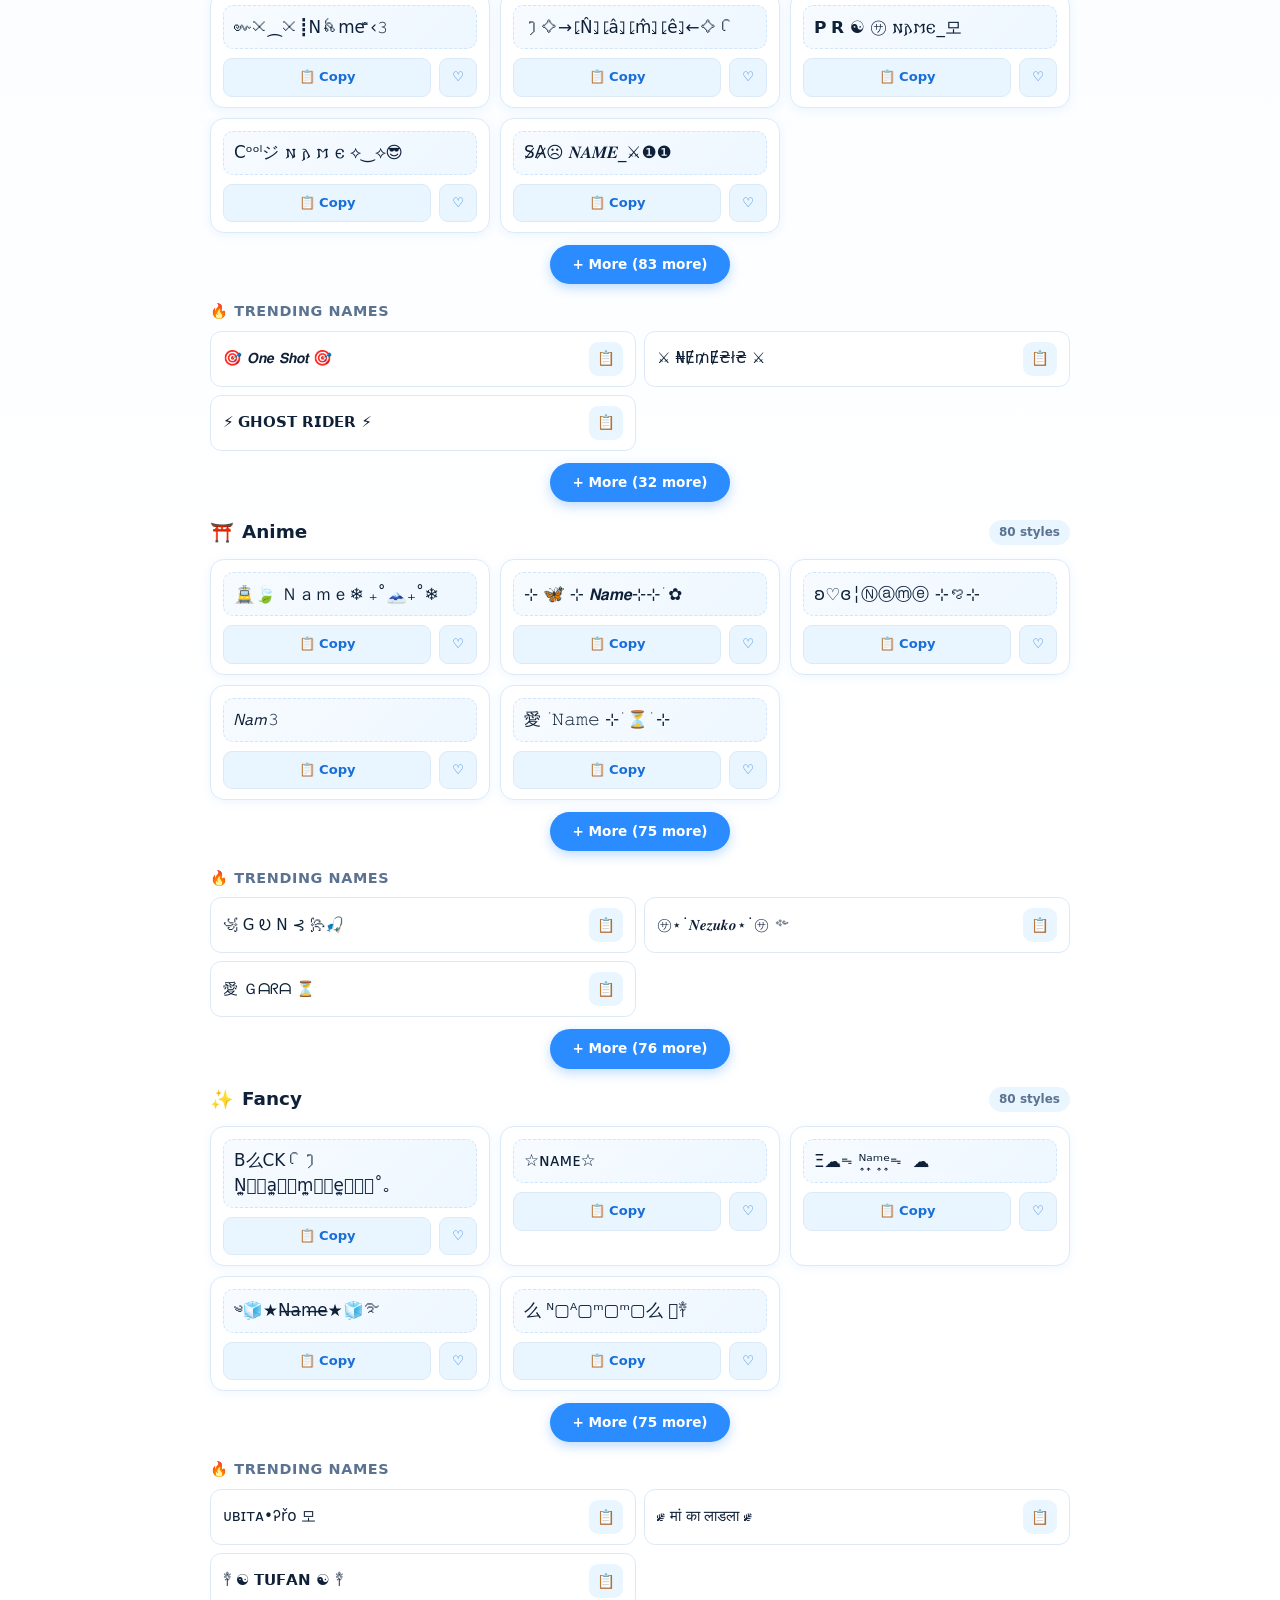
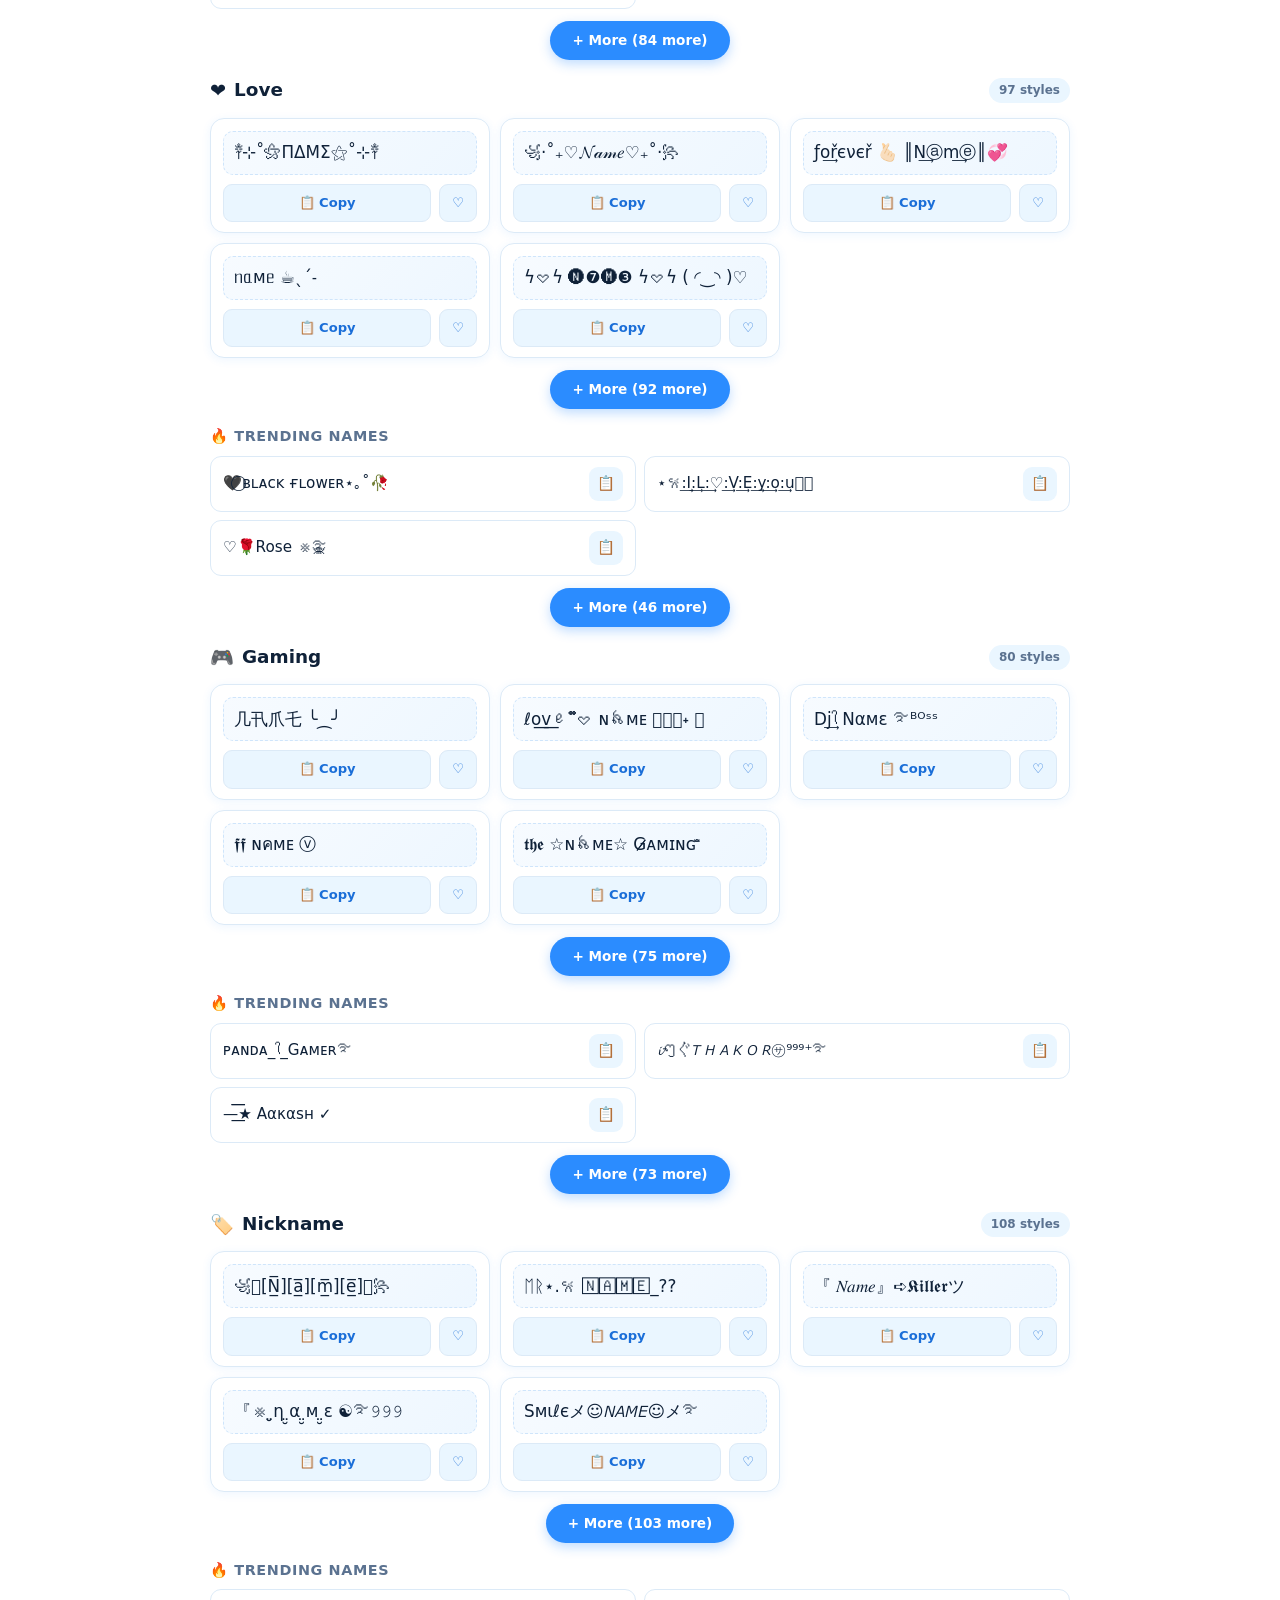
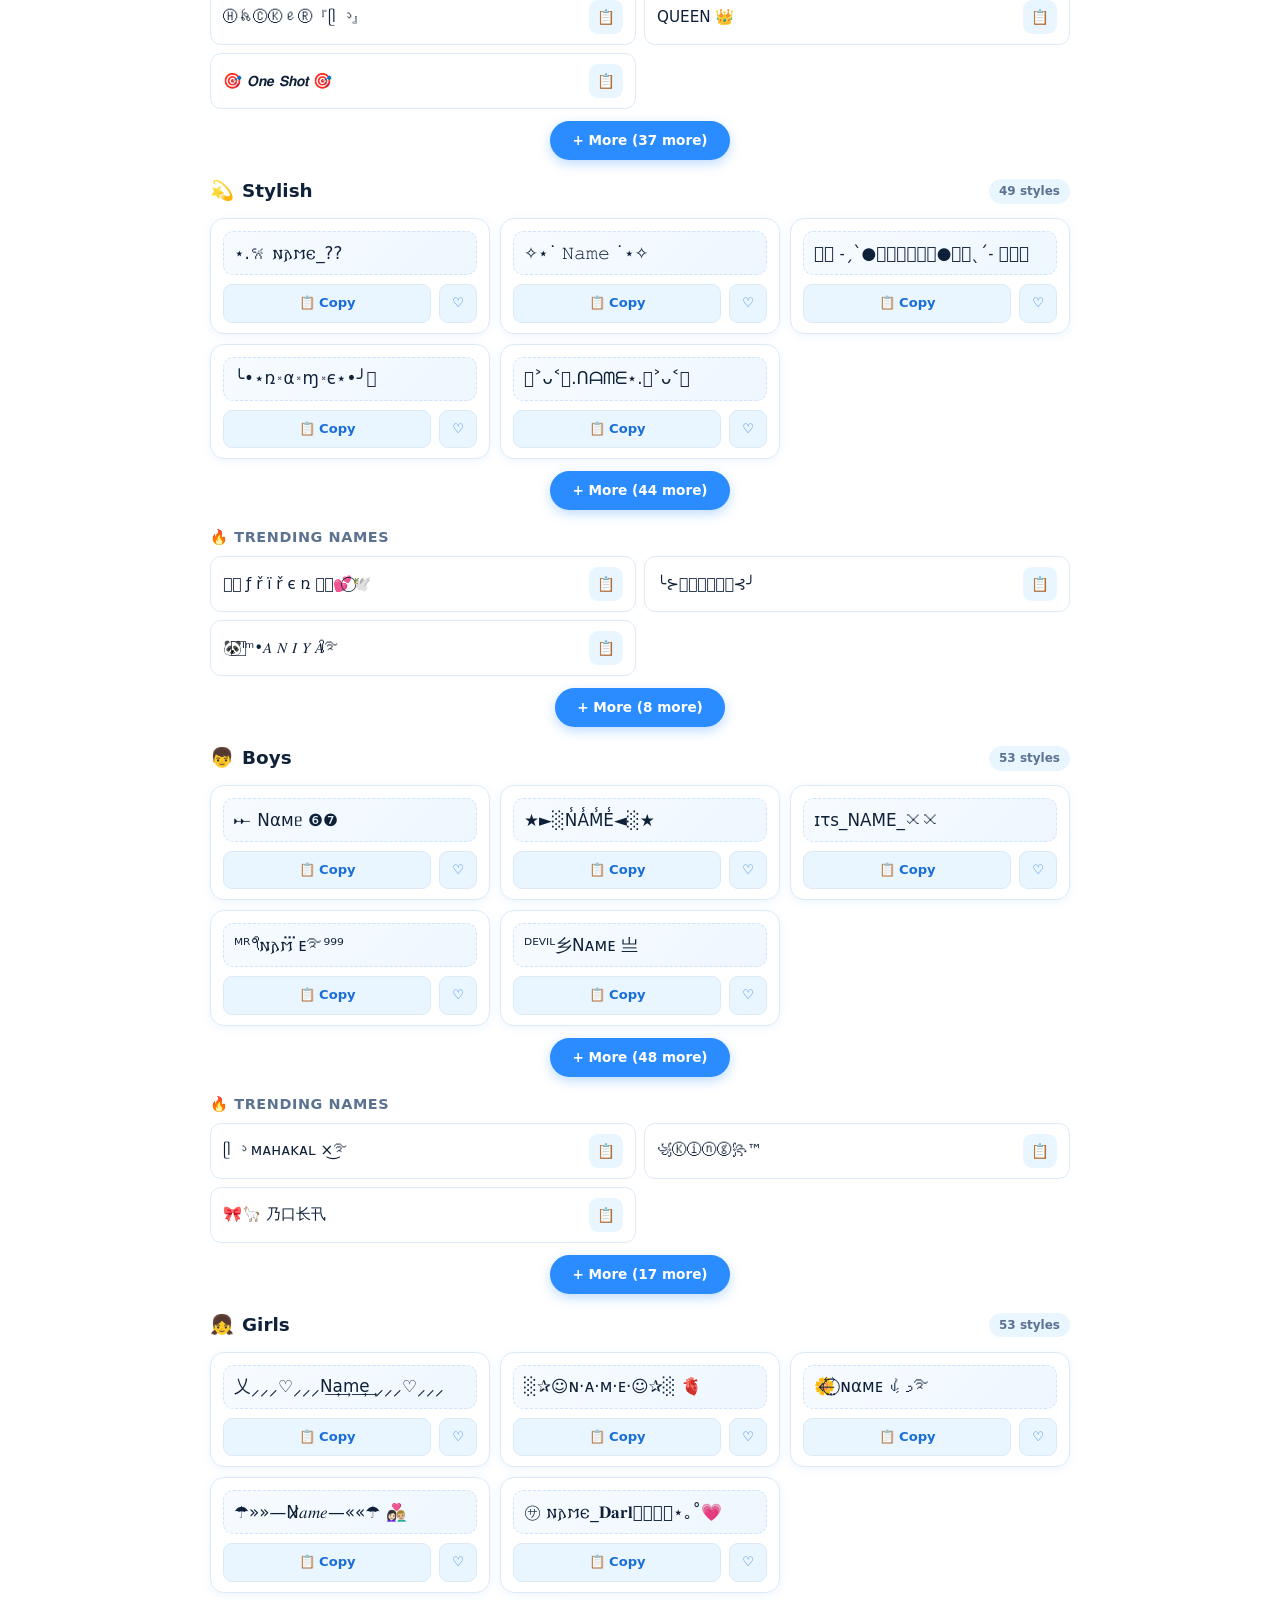
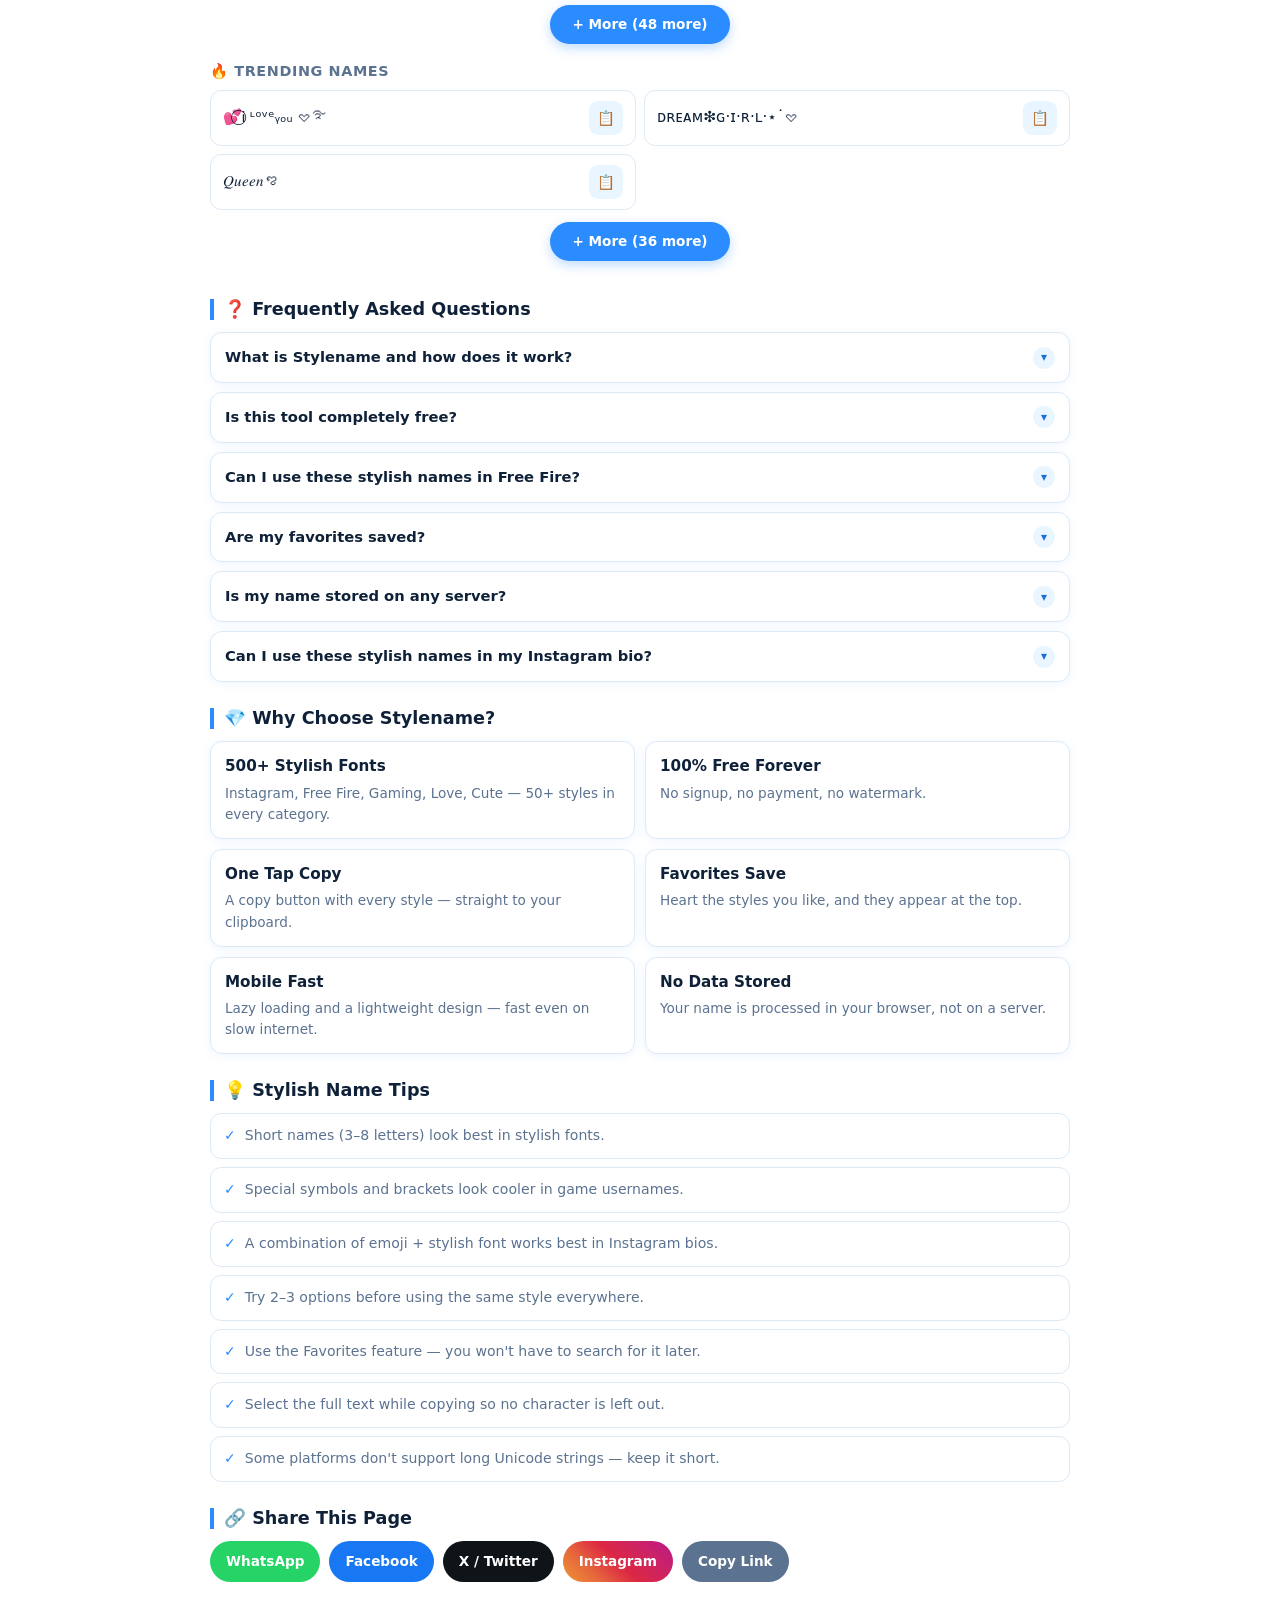
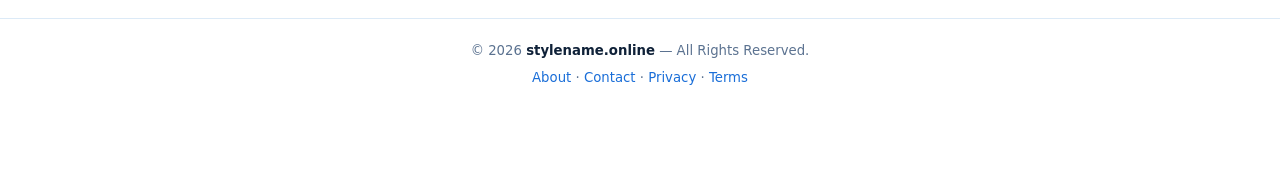
==== commit eccb5f67: "Update index.html" ====
--- a/index.html
+++ b/index.html
@@ -27,7 +27,7 @@
 <header class="nav" id="nav">
   <div class="nav-inner">
     <a class="brand" href="#top">
-      <span class="brand-dot"></span><span id="brandName">stylenamr.online</span>
+      <span class="brand-dot"></span><span id="brandName">stylename.online</span>
     </a>
     <button class="menu-btn" id="menuBtn" aria-label="Open menu" aria-expanded="false">
       <span></span><span></span><span></span>
